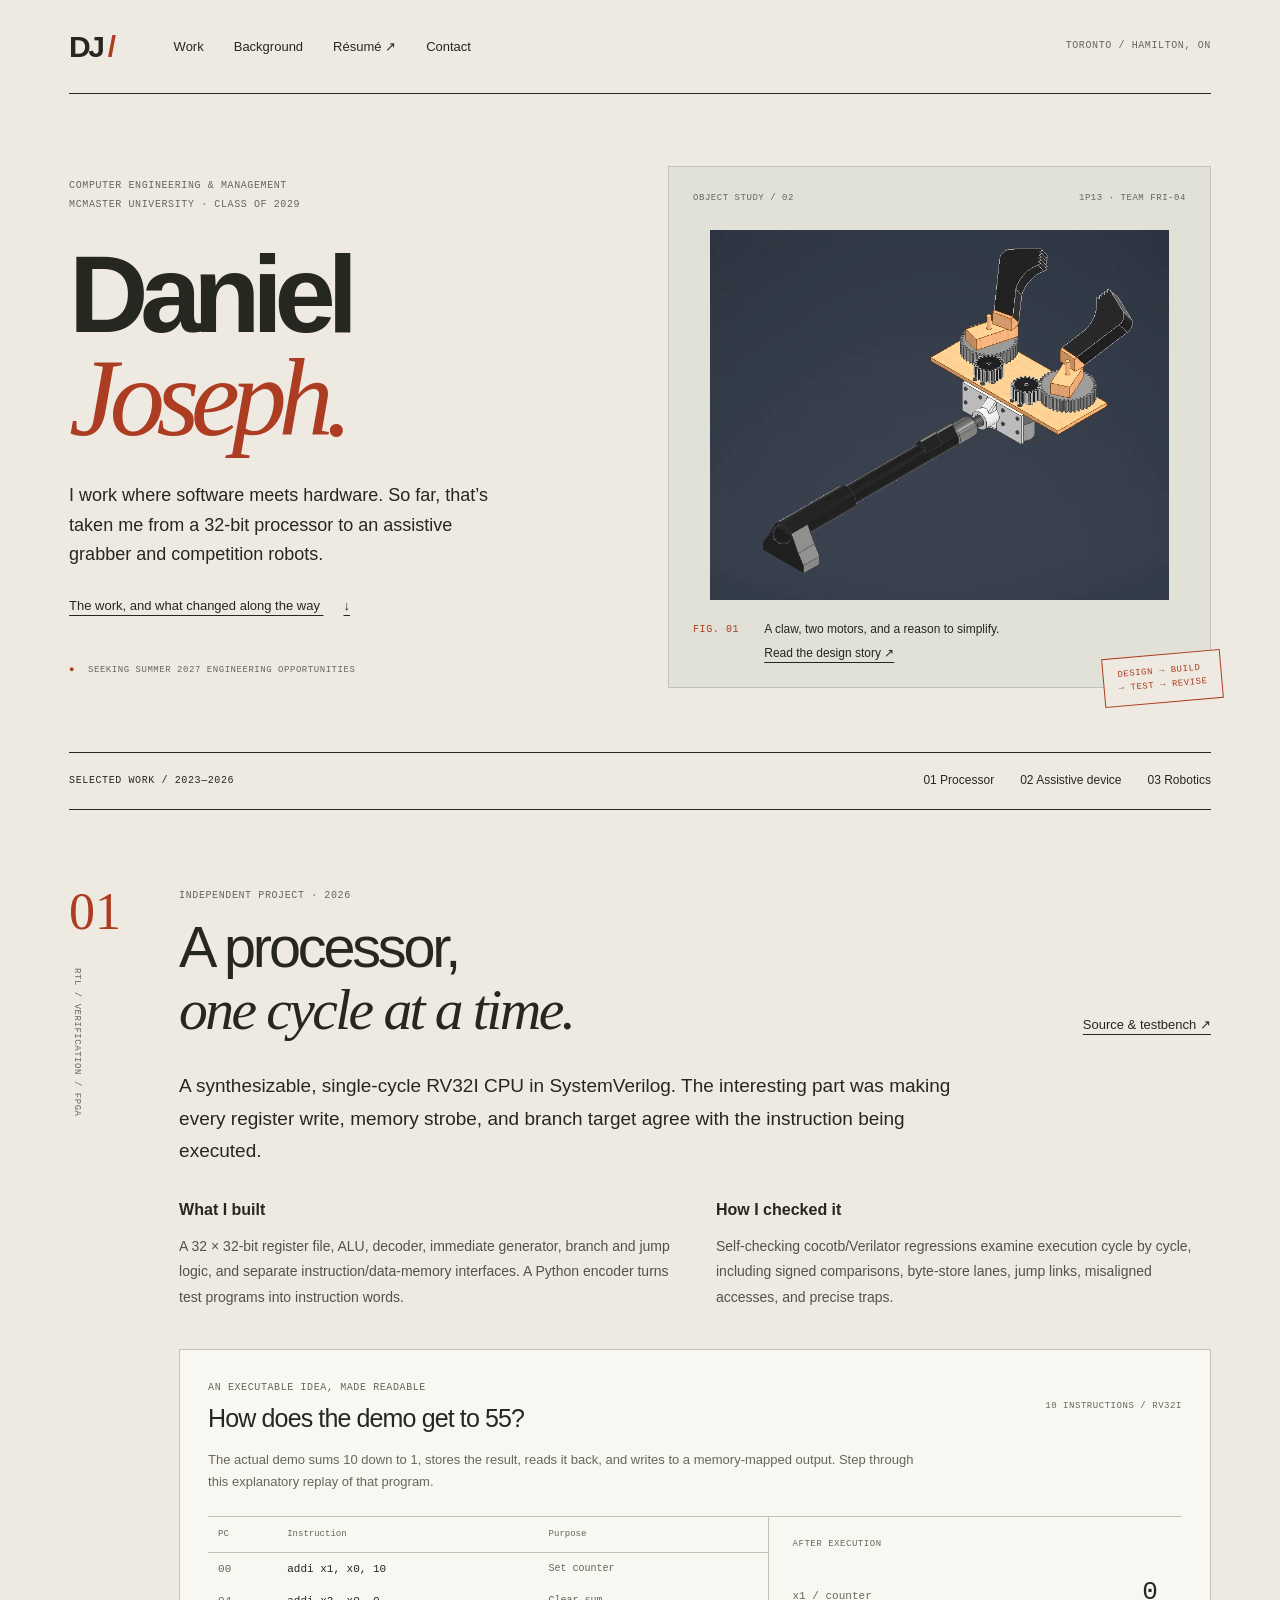
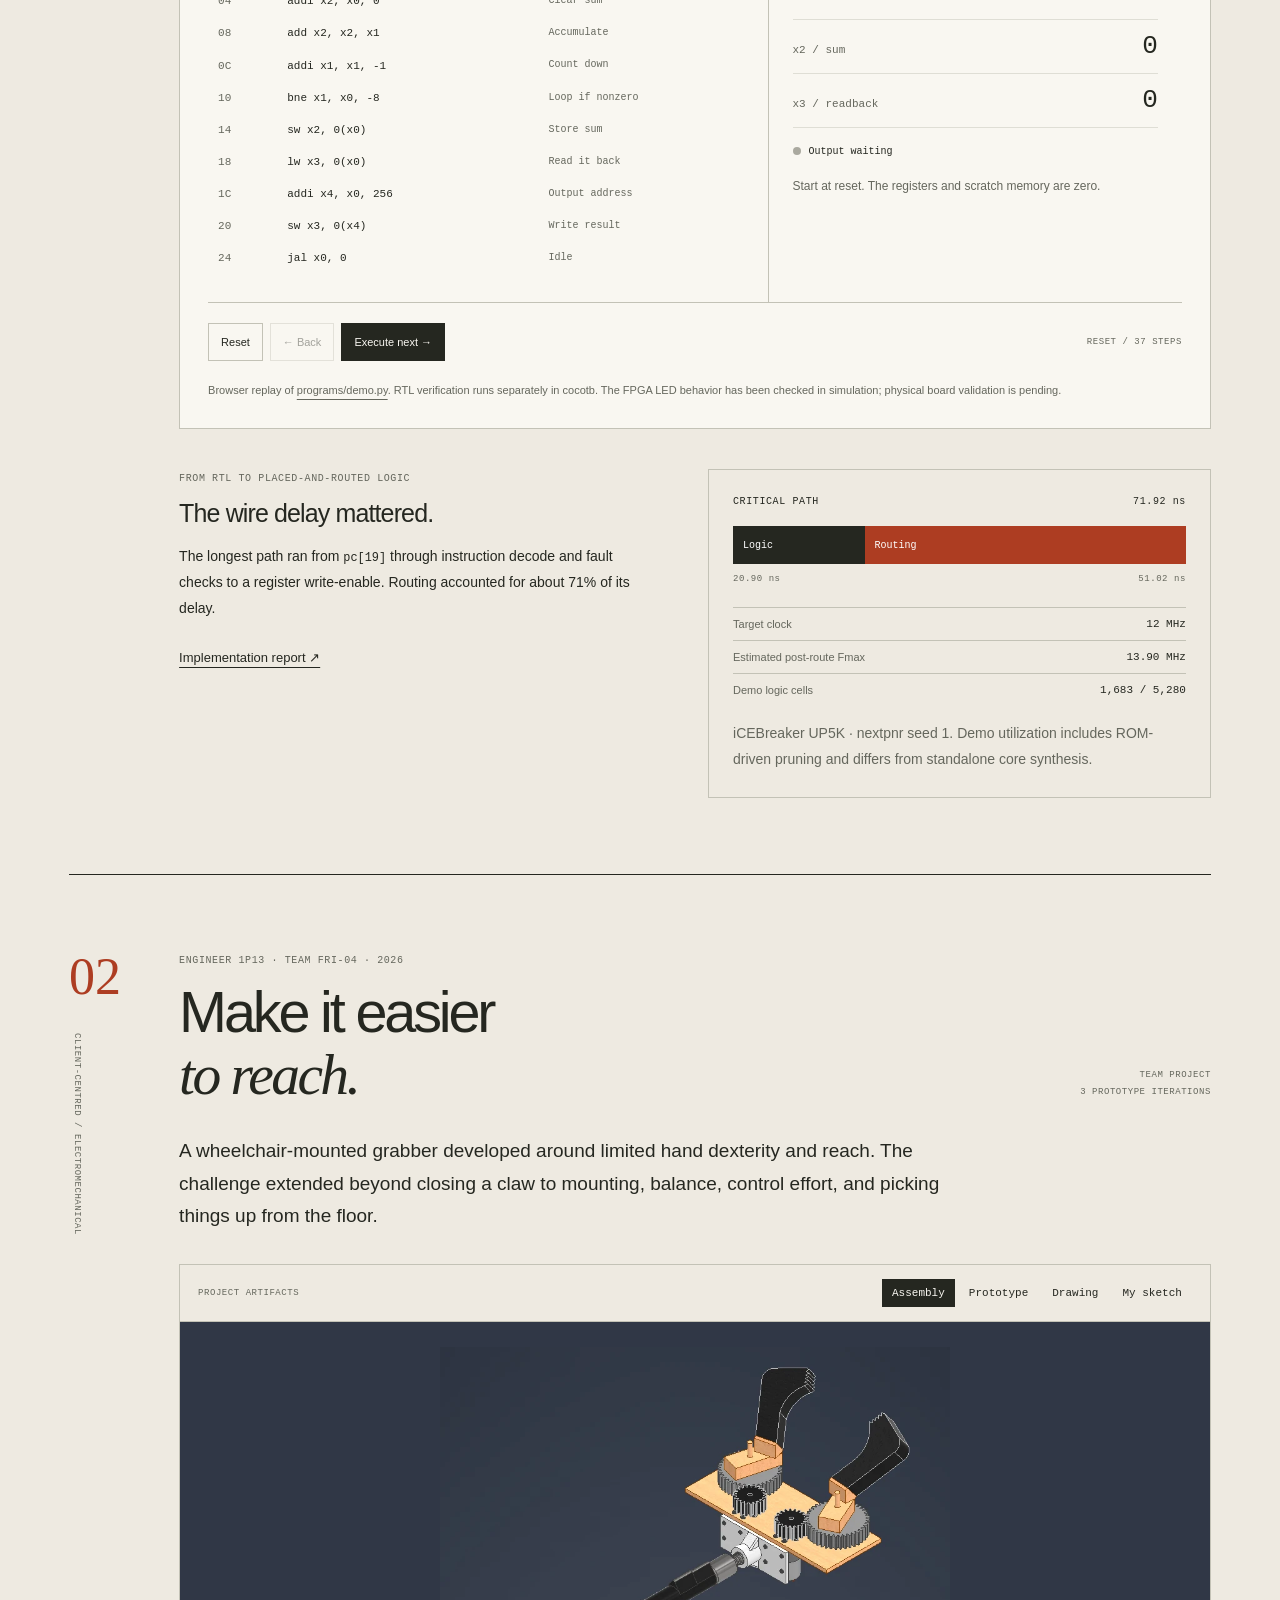
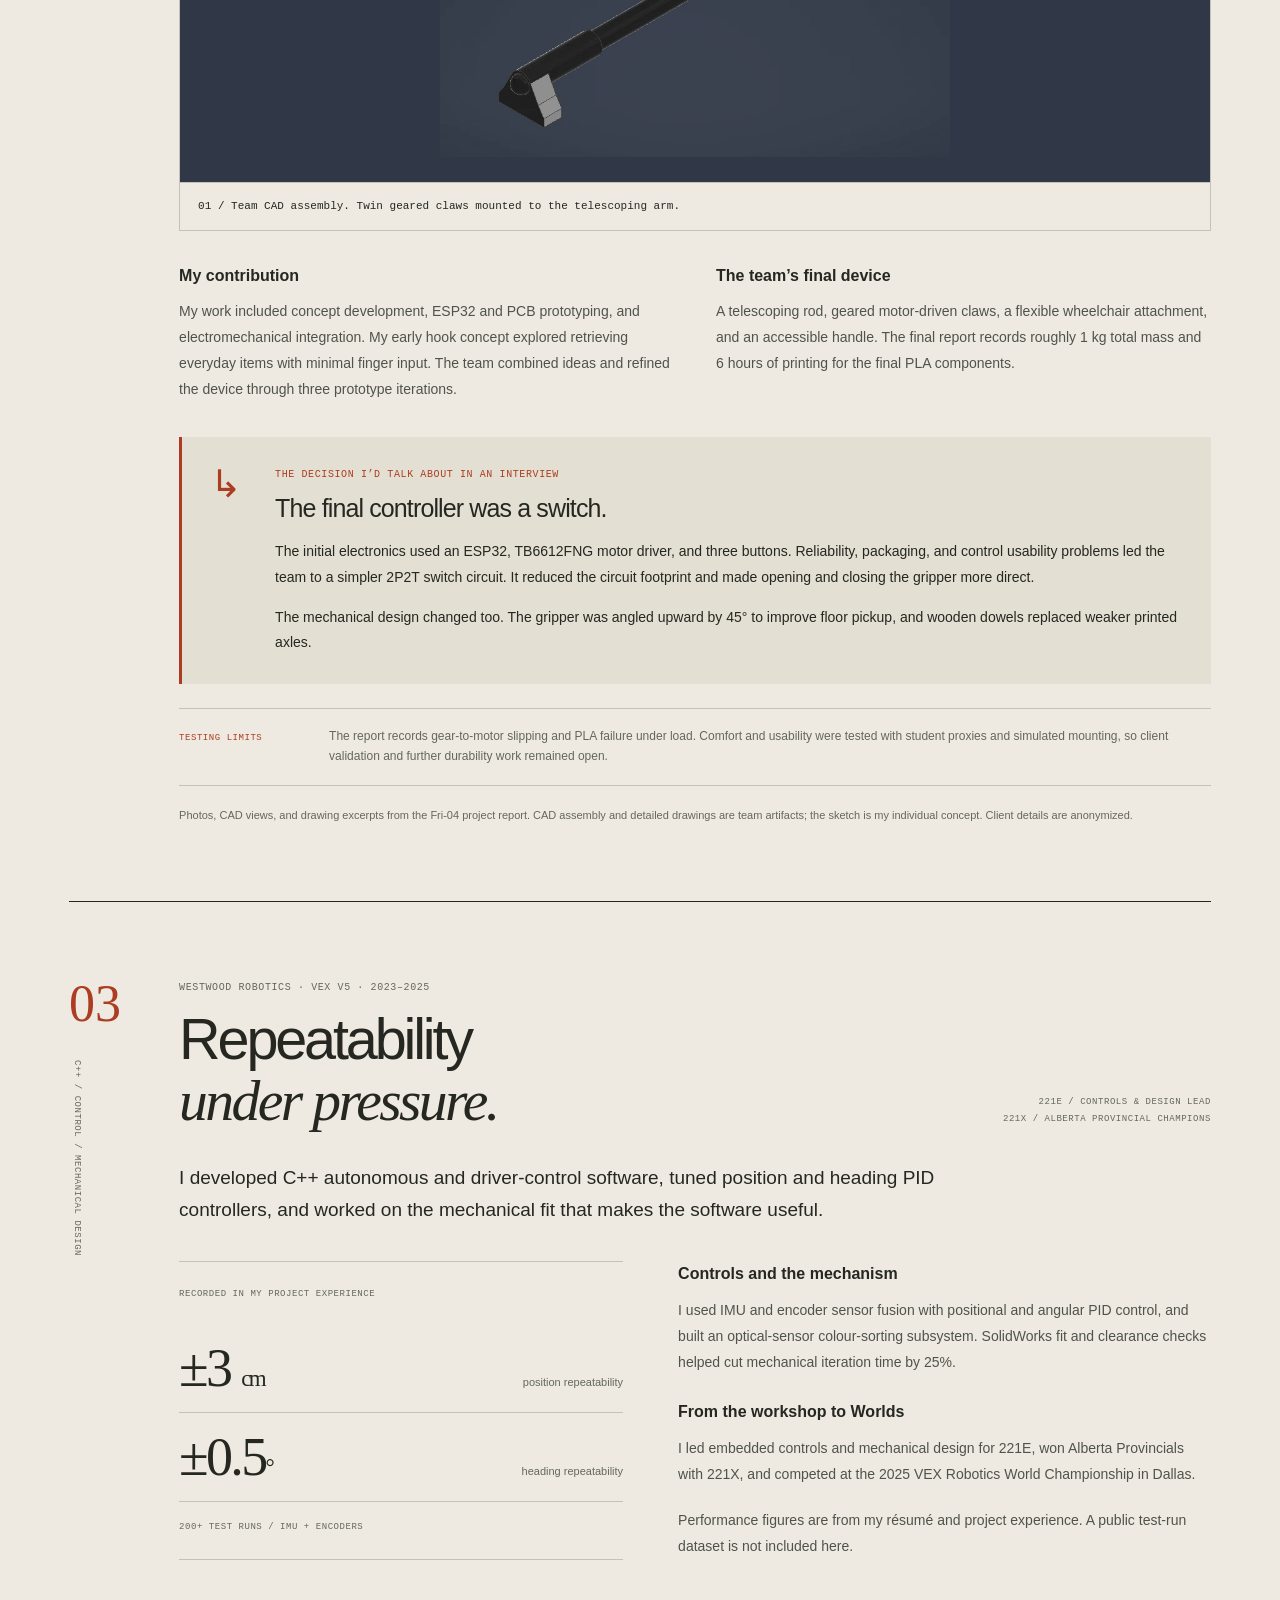
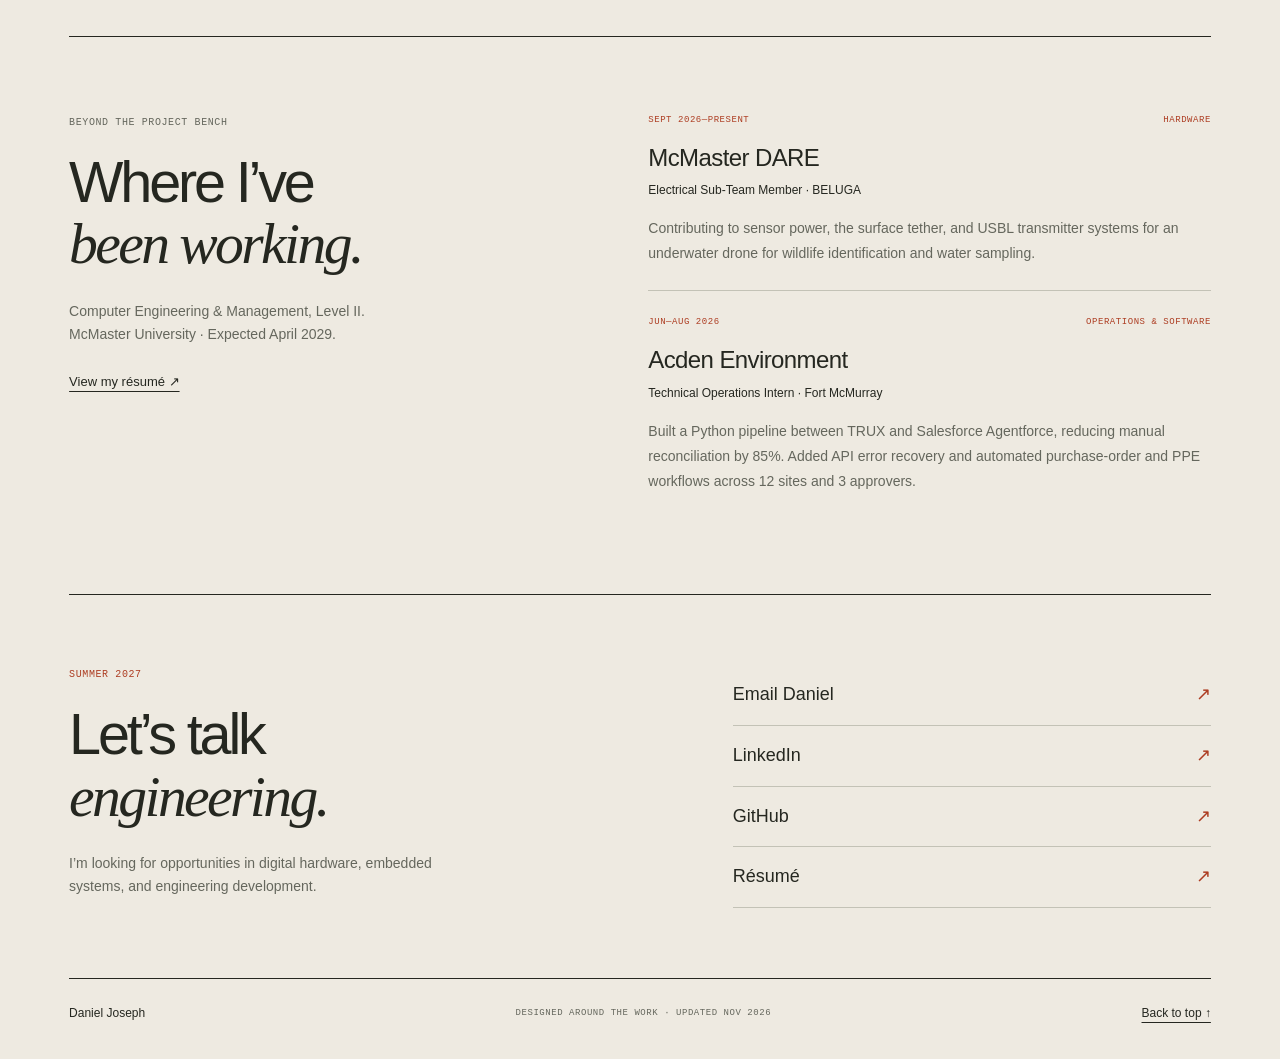
==== index.html @ a18cd077 "Rebuild portfolio around project artifacts, design decisions, and CPU walkthrough" ====
<!doctype html>
<html lang="en">
<head>
  <meta charset="utf-8">
  <meta name="viewport" content="width=device-width, initial-scale=1">
  <meta name="description" content="Daniel Joseph — Computer Engineering & Management at McMaster. Processor design, assistive hardware, and robotics controls, with the drawings, decisions, and test results behind them.">
  <meta name="theme-color" content="#eeeae1">
  <title>Daniel Joseph — Engineering, in detail</title>
  <link rel="stylesheet" href="style.css">
  <script src="script.js" defer></script>
</head>
<body>
<a class="skip" href="#main">Skip to content</a>
<div class="page">
<header>
  <a class="wordmark" href="#top" aria-label="Daniel Joseph, top of page">DJ<span>/</span></a>
  <nav aria-label="Main navigation"><a href="#work">Work</a><a href="#background">Background</a><a href="resume.html">Résumé ↗</a><a href="#contact">Contact</a></nav>
  <span class="header-note mono">TORONTO / HAMILTON, ON</span>
</header>
<main id="main">
<section class="hero" id="top" aria-labelledby="name">
  <div class="hero-copy">
    <p class="eyebrow">Computer Engineering & Management<br>McMaster University · Class of 2029</p>
    <h1 id="name">Daniel<br><em>Joseph.</em></h1>
    <p class="hero-intro">I work where software meets hardware. So far, that’s taken me from a 32-bit processor to an assistive grabber and competition robots.</p>
    <a class="underlink" href="#work">The work, and what changed along the way <span aria-hidden="true">↓</span></a>
    <p class="availability mono"><span aria-hidden="true">●</span> SEEKING SUMMER 2027 ENGINEERING OPPORTUNITIES</p>
  </div>
  <figure class="hero-exhibit">
    <div class="exhibit-top mono"><span>OBJECT STUDY / 02</span><span>1P13 · TEAM FRI-04</span></div>
    <img class="hero-object" src="assets/grabber-cad.webp" width="816" height="657" alt="Team CAD assembly of an assistive grabber with twin geared claws and a telescoping rod">
    <figcaption><span class="figure-number">FIG. 01</span><span>A claw, two motors, and a reason to simplify.<br><a href="#grabber">Read the design story ↗</a></span></figcaption>
    <div class="exhibit-stamp mono">DESIGN → BUILD<br>→ TEST → REVISE</div>
  </figure>
</section>
<div class="work-index" id="work"><span class="mono">SELECTED WORK / 2023—2026</span><a href="#cpu">01 Processor</a><a href="#grabber">02 Assistive device</a><a href="#robotics">03 Robotics</a></div>
<article class="case" id="cpu" aria-labelledby="cpu-title">
  <div class="case-margin"><span class="case-number">01</span><span class="vertical-note mono">RTL / VERIFICATION / FPGA</span></div>
  <div class="case-body">
    <div class="case-heading"><div><p class="eyebrow">Independent project · 2026</p><h2 id="cpu-title">A processor,<br><em>one cycle at a time.</em></h2></div><a class="underlink" href="https://github.com/danielj34/rv32i-core">Source & testbench ↗</a></div>
    <p class="lead">A synthesizable, single-cycle RV32I CPU in SystemVerilog. The interesting part was making every register write, memory strobe, and branch target agree with the instruction being executed.</p>
    <div class="two-column prose"><div><h3>What I built</h3><p>A 32 × 32-bit register file, ALU, decoder, immediate generator, branch and jump logic, and separate instruction/data-memory interfaces. A Python encoder turns test programs into instruction words.</p></div><div><h3>How I checked it</h3><p>Self-checking cocotb/Verilator regressions examine execution cycle by cycle, including signed comparisons, byte-store lanes, jump links, misaligned accesses, and precise traps.</p></div></div>
    <section class="trace" aria-labelledby="trace-title">
      <div class="trace-heading"><div><p class="eyebrow">An executable idea, made readable</p><h3 id="trace-title">How does the demo get to 55?</h3></div><span class="mono">10 INSTRUCTIONS / RV32I</span></div>
      <p class="trace-intro">The actual demo sums 10 down to 1, stores the result, reads it back, and writes to a memory-mapped output. Step through this explanatory replay of that program.</p>
      <div class="trace-layout">
        <div class="program-scroll"><table class="program"><caption class="sr-only">Demo program. The highlighted row is the instruction just executed.</caption><thead><tr><th>PC</th><th>Instruction</th><th>Purpose</th></tr></thead><tbody>
          <tr data-pc="0"><td>00</td><td>addi x1, x0, 10</td><td>Set counter</td></tr>
          <tr data-pc="4"><td>04</td><td>addi x2, x0, 0</td><td>Clear sum</td></tr>
          <tr data-pc="8"><td>08</td><td>add x2, x2, x1</td><td>Accumulate</td></tr>
          <tr data-pc="12"><td>0C</td><td>addi x1, x1, -1</td><td>Count down</td></tr>
          <tr data-pc="16"><td>10</td><td>bne x1, x0, -8</td><td>Loop if nonzero</td></tr>
          <tr data-pc="20"><td>14</td><td>sw x2, 0(x0)</td><td>Store sum</td></tr>
          <tr data-pc="24"><td>18</td><td>lw x3, 0(x0)</td><td>Read it back</td></tr>
          <tr data-pc="28"><td>1C</td><td>addi x4, x0, 256</td><td>Output address</td></tr>
          <tr data-pc="32"><td>20</td><td>sw x3, 0(x4)</td><td>Write result</td></tr>
          <tr data-pc="36"><td>24</td><td>jal x0, 0</td><td>Idle</td></tr>
        </tbody></table></div>
        <div class="trace-state"><p class="mono state-label">AFTER EXECUTION</p><dl class="registers"><div><dt>x1 / counter</dt><dd id="counter-value">0</dd></div><div><dt>x2 / sum</dt><dd id="sum-value">0</dd></div><div><dt>x3 / readback</dt><dd id="readback-value">0</dd></div></dl><div id="output-state" class="output-state"><span class="output-led" aria-hidden="true"></span><span id="output-label">Output waiting</span></div><p id="trace-explanation" aria-live="polite">Start at reset. The registers and scratch memory are zero.</p></div>
      </div>
      <div class="trace-controls"><div><button id="trace-reset" type="button">Reset</button><button id="trace-back" type="button" disabled>← Back</button><button id="trace-next" class="primary" type="button">Execute next →</button></div><span id="trace-position" class="mono">RESET / 37 STEPS</span></div>
      <p class="footnote">Browser replay of <a href="https://github.com/danielj34/rv32i-core/blob/main/programs/demo.py">programs/demo.py</a>. RTL verification runs separately in cocotb. The FPGA LED behavior has been checked in simulation; physical board validation is pending.</p>
    </section>
    <div class="implementation"><div><p class="eyebrow">From RTL to placed-and-routed logic</p><h3>The wire delay mattered.</h3><p>The longest path ran from <code>pc[19]</code> through instruction decode and fault checks to a register write-enable. Routing accounted for about 71% of its delay.</p><a class="underlink" href="https://github.com/danielj34/rv32i-core/blob/main/docs/implementation.md">Implementation report ↗</a></div><div class="timing-panel"><div class="timing-title mono"><span>CRITICAL PATH</span><span>71.92 ns</span></div><div class="timing-bar" role="img" aria-label="Critical path delay, 20.90 nanoseconds of logic and 51.02 nanoseconds of routing"><span class="logic">Logic</span><span class="routing">Routing</span></div><div class="timing-key mono"><span>20.90 ns</span><span>51.02 ns</span></div><dl class="implementation-stats"><div><dt>Target clock</dt><dd>12 MHz</dd></div><div><dt>Estimated post-route Fmax</dt><dd>13.90 MHz</dd></div><div><dt>Demo logic cells</dt><dd>1,683 / 5,280</dd></div></dl><p class="footnote">iCEBreaker UP5K · nextpnr seed 1. Demo utilization includes ROM-driven pruning and differs from standalone core synthesis.</p></div></div>
  </div>
</article>
<article class="case" id="grabber" aria-labelledby="grabber-title">
  <div class="case-margin"><span class="case-number">02</span><span class="vertical-note mono">CLIENT-CENTRED / ELECTROMECHANICAL</span></div>
  <div class="case-body">
    <div class="case-heading"><div><p class="eyebrow">ENGINEER 1P13 · Team Fri-04 · 2026</p><h2 id="grabber-title">Make it easier<br><em>to reach.</em></h2></div><span class="project-note mono">TEAM PROJECT<br>3 PROTOTYPE ITERATIONS</span></div>
    <p class="lead">A wheelchair-mounted grabber developed around limited hand dexterity and reach. The challenge extended beyond closing a claw to mounting, balance, control effort, and picking things up from the floor.</p>
    <div class="artifact-viewer">
      <div class="artifact-toolbar"><span class="mono">PROJECT ARTIFACTS</span><div role="group" aria-label="Choose grabber artifact"><button class="artifact-choice active" aria-pressed="true" data-artifact="cad" type="button">Assembly</button><button class="artifact-choice" aria-pressed="false" data-artifact="prototype" type="button">Prototype</button><button class="artifact-choice" aria-pressed="false" data-artifact="drawing" type="button">Drawing</button><button class="artifact-choice" aria-pressed="false" data-artifact="concept" type="button">My sketch</button></div></div>
      <figure><div class="artifact-stage" id="artifact-stage"><img id="artifact-image" src="assets/grabber-cad.webp" width="816" height="657" loading="lazy" alt="Team CAD assembly of the geared grabber and telescoping rod"></div><figcaption id="artifact-caption" aria-live="polite">01 / Team CAD assembly. Twin geared claws mounted to the telescoping arm.</figcaption></figure>
    </div>
    <div class="two-column prose"><div><h3>My contribution</h3><p>My work included concept development, ESP32 and PCB prototyping, and electromechanical integration. My early hook concept explored retrieving everyday items with minimal finger input. The team combined ideas and refined the device through three prototype iterations.</p></div><div><h3>The team’s final device</h3><p>A telescoping rod, geared motor-driven claws, a flexible wheelchair attachment, and an accessible handle. The final report records roughly 1 kg total mass and 6 hours of printing for the final PLA components.</p></div></div>
    <div class="decision-note"><span class="note-mark" aria-hidden="true">↳</span><div><p class="eyebrow">The decision I’d talk about in an interview</p><h3>The final controller was a switch.</h3><p>The initial electronics used an ESP32, TB6612FNG motor driver, and three buttons. Reliability, packaging, and control usability problems led the team to a simpler 2P2T switch circuit. It reduced the circuit footprint and made opening and closing the gripper more direct.</p><p>The mechanical design changed too. The gripper was angled upward by 45° to improve floor pickup, and wooden dowels replaced weaker printed axles.</p></div></div>
    <div class="test-note"><span class="mono">TESTING LIMITS</span><p>The report records gear-to-motor slipping and PLA failure under load. Comfort and usability were tested with student proxies and simulated mounting, so client validation and further durability work remained open.</p></div>
    <p class="footnote">Photos, CAD views, and drawing excerpts from the Fri-04 project report. CAD assembly and detailed drawings are team artifacts; the sketch is my individual concept. Client details are anonymized.</p>
  </div>
</article>
<article class="case" id="robotics" aria-labelledby="robotics-title">
  <div class="case-margin"><span class="case-number">03</span><span class="vertical-note mono">C++ / CONTROL / MECHANICAL DESIGN</span></div>
  <div class="case-body">
    <div class="case-heading"><div><p class="eyebrow">Westwood Robotics · VEX V5 · 2023–2025</p><h2 id="robotics-title">Repeatability<br><em>under pressure.</em></h2></div><span class="project-note mono">221E / CONTROLS & DESIGN LEAD<br>221X / ALBERTA PROVINCIAL CHAMPIONS</span></div>
    <p class="lead">I developed C++ autonomous and driver-control software, tuned position and heading PID controllers, and worked on the mechanical fit that makes the software useful.</p>
    <div class="robotics-layout"><div class="robotics-results"><p class="eyebrow">Recorded in my project experience</p><div class="result-line"><strong>±3 <small>cm</small></strong><span>position repeatability</span></div><div class="result-line"><strong>±0.5<small>°</small></strong><span>heading repeatability</span></div><p class="mono">200+ TEST RUNS / IMU + ENCODERS</p></div><div class="prose"><h3>Controls and the mechanism</h3><p>I used IMU and encoder sensor fusion with positional and angular PID control, and built an optical-sensor colour-sorting subsystem. SolidWorks fit and clearance checks helped cut mechanical iteration time by 25%.</p><h3>From the workshop to Worlds</h3><p>I led embedded controls and mechanical design for 221E, won Alberta Provincials with 221X, and competed at the 2025 VEX Robotics World Championship in Dallas.</p><p class="footnote">Performance figures are from my résumé and project experience. A public test-run dataset is not included here.</p></div></div>
  </div>
</article>
<section class="background" id="background" aria-labelledby="background-title">
  <div><p class="eyebrow">Beyond the project bench</p><h2 id="background-title">Where I’ve<br><em>been working.</em></h2><p class="background-intro">Computer Engineering & Management, Level II.<br>McMaster University · Expected April 2029.</p><a class="underlink" href="resume.html">View my résumé ↗</a></div>
  <div class="experience-list"><article><div class="experience-meta mono"><span>SEPT 2026—PRESENT</span><span>HARDWARE</span></div><h3>McMaster DARE</h3><p class="job-title">Electrical Sub-Team Member · BELUGA</p><p>Contributing to sensor power, the surface tether, and USBL transmitter systems for an underwater drone for wildlife identification and water sampling.</p></article><article><div class="experience-meta mono"><span>JUN—AUG 2026</span><span>OPERATIONS & SOFTWARE</span></div><h3>Acden Environment</h3><p class="job-title">Technical Operations Intern · Fort McMurray</p><p>Built a Python pipeline between TRUX and Salesforce Agentforce, reducing manual reconciliation by 85%. Added API error recovery and automated purchase-order and PPE workflows across 12 sites and 3 approvers.</p></article></div>
</section>
<section class="contact" id="contact" aria-labelledby="contact-title"><div><p class="eyebrow">Summer 2027</p><h2 id="contact-title">Let’s talk<br><em>engineering.</em></h2><p>I’m looking for opportunities in digital hardware, embedded systems, and engineering development.</p></div><div class="contact-links"><a href="mailto:danielchacko07@gmail.com">Email Daniel <span>↗</span></a><a href="https://www.linkedin.com/in/josepd16">LinkedIn <span>↗</span></a><a href="https://github.com/danielj34">GitHub <span>↗</span></a><a href="resume.html">Résumé <span>↗</span></a></div></section>
</main>
<footer><span>Daniel Joseph</span><span class="mono">DESIGNED AROUND THE WORK · UPDATED NOV 2026</span><a href="#top">Back to top ↑</a></footer>
</div>
</body>
</html>
---- style.css ----
:root {
  --paper: #eeeae1;
  --ink: #252720;
  --muted: #65675d;
  --line: #c3c2b6;
  --accent: #ad3d22;
  --white: #f9f7f1;
  --mono: "SFMono-Regular", Consolas, "Liberation Mono", monospace;
}
* { box-sizing: border-box; }
html { scroll-behavior: smooth; scroll-padding-top: 26px; }
body {
  margin: 0;
  background: var(--paper);
  color: var(--ink);
  font-family: -apple-system, BlinkMacSystemFont, "Segoe UI", sans-serif;
  line-height: 1.65;
}
a { color: inherit; text-underline-offset: 5px; }
a:hover { color: var(--accent); }
a:focus-visible, button:focus-visible { outline: 3px solid var(--accent); outline-offset: 5px; }
button { color: inherit; font: inherit; cursor: pointer; }
button:disabled { opacity: .4; cursor: default; }
img { max-width: 100%; display: block; }
figure, h1, h2, h3, p { margin: 0; }
.page { max-width: 1500px; margin: auto; padding: 0 5.4%; }
.mono, .eyebrow, .figure-number {
  font-family: var(--mono);
  font-size: 10px;
  font-weight: 500;
  letter-spacing: .06em;
}
.eyebrow { text-transform: uppercase; line-height: 1.9; color: var(--muted); margin-bottom: 20px; }
.skip { position: absolute; left: 12px; top: -80px; background: var(--ink); color: white; padding: 12px; z-index: 10; }
.skip:focus { top: 10px; }
.sr-only { position: absolute; width: 1px; height: 1px; overflow: hidden; clip-path: inset(50%); }
header { display: flex; align-items: center; min-height: 94px; gap: 60px; border-bottom: 1px solid var(--ink); }
.wordmark { text-decoration: none; font-size: 30px; font-weight: 800; letter-spacing: -.08em; }
.wordmark span { color: var(--accent); margin-left: 5px; }
nav { display: flex; gap: 30px; font-size: 13px; }
nav a { text-decoration: none; }
.header-note { margin-left: auto; color: var(--muted); }
.hero { display: grid; grid-template-columns: 1fr 1fr; padding: 72px 0 64px; gap: 56px; align-items: center; }
h1 { font-size: clamp(74px, 8.6vw, 130px); font-weight: 550; line-height: .94; letter-spacing: -.075em; margin: 28px 0 30px; }
em { font-family: Georgia, "Times New Roman", serif; font-weight: 400; }
h1 em { color: var(--accent); letter-spacing: -.075em; }
.hero-intro { font-size: 18px; max-width: 425px; line-height: 1.65; }
.underlink { font-size: 13px; display: inline-block; margin-top: 25px; text-decoration-thickness: 1px; }
.underlink span { margin-left: 20px; }
.availability { margin-top: 45px; color: var(--muted); font-size: 9px; }
.availability span { color: var(--accent); margin-right: 7px; }
.hero-exhibit {
  position: relative;
  align-self: stretch;
  display: flex;
  flex-direction: column;
  justify-content: center;
  padding: 24px;
  background: #e1e1d8;
  border: 1px solid var(--line);
}
.exhibit-top { display: flex; justify-content: space-between; gap: 16px; color: var(--muted); margin-bottom: 24px; font-size: 9px; }
.hero-object { width: 100%; height: auto; max-height: 370px; object-fit: contain; }
figcaption { display: flex; gap: 25px; line-height: 1.6; font-size: 12px; padding-top: 20px; }
.hero-exhibit figcaption { margin-top: auto; }
.figure-number { color: var(--accent); white-space: nowrap; padding-top: 2px; }
.hero-exhibit figcaption a { display: inline-block; margin-top: 5px; }
.exhibit-stamp { position: absolute; right: -12px; bottom: -16px; background: var(--paper); border: 1px solid var(--accent); color: var(--accent); padding: 10px 14px; transform: rotate(-5deg); font-size: 9px; line-height: 1.5; }
.work-index { border-block: 1px solid var(--ink); display: flex; gap: 26px; padding: 18px 0; align-items: center; font-size: 12px; }
.work-index > span { margin-right: auto; }
.work-index a { text-decoration: none; }
.case { display: grid; grid-template-columns: 82px minmax(0, 1fr); gap: 28px; padding: 76px 0; border-bottom: 1px solid var(--ink); }
.case-margin { display: flex; flex-direction: column; align-items: flex-start; }
.case-number { color: var(--accent); font-family: Georgia, serif; font-size: 52px; line-height: 1; }
.vertical-note { writing-mode: vertical-rl; margin-top: 30px; font-size: 9px; color: var(--muted); }
.case-heading { display: flex; gap: 36px; align-items: flex-end; justify-content: space-between; }
.case-heading .eyebrow { margin-bottom: 12px; }
h2 { font-size: clamp(40px, 4.5vw, 64px); font-weight: 500; line-height: 1.07; letter-spacing: -.055em; }
h2 em { letter-spacing: -.045em; }
.case-heading .underlink { flex-shrink: 0; margin-bottom: 5px; }
.lead { max-width: 810px; font-size: 19px; line-height: 1.7; margin: 30px 0; }
.two-column { display: grid; grid-template-columns: 1fr 1fr; gap: 42px; }
.prose h3 { font-size: 16px; margin-bottom: 10px; font-weight: 650; }
.prose p { font-size: 14px; line-height: 1.85; color: #50534b; }
.prose p + h3 { margin-top: 24px; }
.trace { margin-top: 38px; padding: 28px; background: var(--white); border: 1px solid var(--line); }
.trace-heading { display: flex; align-items: center; justify-content: space-between; gap: 24px; }
.trace-heading .eyebrow { margin-bottom: 6px; }
.trace h3, .implementation h3, .decision-note h3 { font-size: 25px; font-weight: 500; letter-spacing: -.035em; line-height: 1.25; }
.trace-heading > .mono { color: var(--muted); text-align: right; font-size: 9px; }
.trace-intro { font-size: 13px; color: var(--muted); max-width: 720px; margin: 15px 0 24px; }
.trace-layout { display: grid; grid-template-columns: 1.35fr 1fr; border-block: 1px solid var(--line); }
.program-scroll { overflow-x: auto; }
.program { font-family: var(--mono); border-collapse: collapse; width: 100%; font-size: 11px; white-space: nowrap; }
.program th { text-align: left; padding: 10px; color: var(--muted); font-weight: 400; border-bottom: 1px solid var(--line); font-size: 9px; }
.program td { padding: 7px 10px; }
.program td:first-child { color: var(--muted); }
.program td:last-child { color: var(--muted); font-size: 10px; }
.program tr.active { background: #ead8ca; box-shadow: inset 3px 0 var(--accent); }
.trace-state { border-left: 1px solid var(--line); padding: 20px 24px; }
.state-label { color: var(--muted); font-size: 9px; }
.registers { margin: 14px 0; font-family: var(--mono); }
.registers > div { display: flex; align-items: baseline; justify-content: space-between; border-bottom: 1px solid #dfded5; padding: 5px 0; }
.registers dt { font-size: 11px; color: var(--muted); }
.registers dd { margin: 0; font-size: 26px; }
.output-state { display: flex; gap: 8px; align-items: center; font: 10px var(--mono); margin-top: 18px; }
.output-led { width: 8px; height: 8px; border-radius: 50%; background: #aaa99f; }
.output-state.passed .output-led { background: #287141; box-shadow: 0 0 0 3px #d8e7d7; }
#trace-explanation { min-height: 105px; margin-top: 20px; font-size: 12px; color: var(--muted); }
.trace-controls { display: flex; justify-content: space-between; align-items: center; gap: 20px; padding-top: 20px; }
.trace-controls > div { display: flex; gap: 7px; }
.trace-controls button { border: 1px solid var(--line); background: transparent; border-radius: 0; padding: 9px 12px; font-size: 11px; }
.trace-controls button.primary { background: var(--ink); border-color: var(--ink); color: var(--white); }
.trace-controls > span { font-size: 9px; color: var(--muted); }
.footnote { color: var(--muted); font-size: 11px; line-height: 1.7; margin-top: 20px; }
.implementation { display: grid; grid-template-columns: 1fr 1.05fr; gap: 50px; margin-top: 40px; }
.implementation .eyebrow { margin-bottom: 10px; }
.implementation > div > p:not(.eyebrow) { font-size: 14px; line-height: 1.85; margin-top: 15px; }
code { font-family: var(--mono); font-size: .85em; }
.timing-panel { padding: 24px; border: 1px solid var(--line); }
.timing-title, .timing-key { display: flex; justify-content: space-between; gap: 16px; }
.timing-bar { display: flex; height: 38px; margin: 16px 0 8px; font: 10px var(--mono); color: white; }
.timing-bar span { display: flex; align-items: center; padding: 10px; }
.logic { width: 29.06%; background: var(--ink); }
.routing { width: 70.94%; background: var(--accent); }
.timing-key { color: var(--muted); font-size: 9px; }
.implementation-stats { margin: 20px 0 0; font-size: 11px; }
.implementation-stats > div { display: flex; justify-content: space-between; gap: 12px; border-top: 1px solid var(--line); padding: 7px 0; }
.implementation-stats dt { color: var(--muted); }
.implementation-stats dd { margin: 0; font-family: var(--mono); }
.timing-panel > p.footnote { font-size: 10px; }
.project-note { text-align: right; color: var(--muted); font-size: 9px; line-height: 1.9; padding-bottom: 4px; }
.artifact-viewer { margin: 32px 0; border: 1px solid var(--line); }
.artifact-toolbar { display: flex; align-items: center; justify-content: space-between; gap: 20px; border-bottom: 1px solid var(--line); padding: 14px 18px; }
.artifact-toolbar > span { color: var(--muted); font-size: 9px; }
.artifact-toolbar > div { display: flex; gap: 4px; flex-wrap: wrap; }
.artifact-choice { border: 0; background: transparent; font: 11px var(--mono); padding: 8px 10px; }
.artifact-choice.active { color: var(--white); background: var(--ink); }
.artifact-stage { height: 460px; background: #303746; display: flex; justify-content: center; padding: 25px; }
.artifact-stage[data-view="prototype"] { background: #deddd4; }
.artifact-stage[data-view="drawing"], .artifact-stage[data-view="concept"] { background: #f9f8f4; }
.artifact-stage img { width: 100%; height: 100%; object-fit: contain; }
.artifact-viewer figcaption { padding: 14px 18px; border-top: 1px solid var(--line); font: 11px/1.65 var(--mono); }
.decision-note { display: grid; grid-template-columns: 45px 1fr; gap: 20px; margin-top: 35px; background: #e3dfd3; border-left: 3px solid var(--accent); padding: 28px; }
.note-mark { font-size: 38px; line-height: 1; color: var(--accent); }
.decision-note .eyebrow { color: var(--accent); margin-bottom: 9px; }
.decision-note p:not(.eyebrow) { font-size: 14px; line-height: 1.85; margin-top: 14px; }
.test-note { display: grid; grid-template-columns: 130px 1fr; gap: 20px; margin-top: 24px; border-block: 1px solid var(--line); padding: 18px 0; }
.test-note .mono { color: var(--accent); font-size: 9px; margin-top: 4px; }
.test-note p { font-size: 12px; color: var(--muted); }
.robotics-layout { display: grid; grid-template-columns: 1fr 1.2fr; gap: 55px; margin-top: 35px; }
.robotics-results { border-block: 1px solid var(--line); padding: 24px 0; }
.robotics-results .eyebrow { font-size: 9px; }
.result-line { display: flex; align-items: baseline; justify-content: space-between; gap: 20px; border-bottom: 1px solid var(--line); padding: 9px 0; }
.result-line strong { font-family: Georgia, serif; font-size: 54px; letter-spacing: -.05em; font-weight: 400; line-height: 1.3; }
.result-line small { font-size: 23px; }
.result-line > span { font-size: 11px; color: var(--muted); }
.robotics-results > .mono { font-size: 9px; color: var(--muted); margin-top: 18px; }
.background { display: grid; grid-template-columns: 1fr 1.15fr; gap: 90px; padding: 76px 0; border-bottom: 1px solid var(--ink); }
.background-intro { margin-top: 25px; font-size: 14px; color: var(--muted); }
.experience-list article { padding: 24px 0; border-top: 1px solid var(--line); }
.experience-list article:first-child { padding-top: 0; border: 0; }
.experience-meta { display: flex; justify-content: space-between; gap: 15px; color: var(--accent); font-size: 9px; }
.experience-list h3 { font-size: 24px; font-weight: 500; letter-spacing: -.025em; margin-top: 10px; }
.job-title { font-size: 12px; margin: 4px 0 15px; }
.experience-list p:last-child { color: var(--muted); font-size: 14px; line-height: 1.8; }
.contact { display: grid; grid-template-columns: 1.2fr 1fr; gap: 90px; padding: 70px 0; }
.contact .eyebrow { color: var(--accent); }
.contact p:not(.eyebrow) { max-width: 380px; margin-top: 25px; color: var(--muted); font-size: 14px; }
.contact-links { align-self: center; }
.contact-links a { display: flex; justify-content: space-between; padding: 15px 0; border-bottom: 1px solid var(--line); text-decoration: none; font-size: 18px; }
.contact-links span { color: var(--accent); }
footer { display: flex; justify-content: space-between; align-items: center; gap: 24px; border-top: 1px solid var(--ink); padding: 25px 0 35px; font-size: 12px; }
footer .mono { color: var(--muted); font-size: 9px; }
@media (max-width: 1050px) {
  .header-note { display: none; }
  nav { margin-left: auto; }
  .hero { gap: 35px; }
  .case { grid-template-columns: 52px minmax(0, 1fr); gap: 22px; }
  .trace-layout { grid-template-columns: 1.3fr 1fr; }
  .program td:last-child, .program th:last-child { display: none; }
  .implementation { gap: 28px; }
  .background, .contact { gap: 45px; }
}
@media (max-width: 760px) {
  .page { padding: 0 6%; }
  header { min-height: 76px; gap: 18px; }
  nav { gap: 17px; font-size: 12px; }
  .hero { grid-template-columns: 1fr; padding: 45px 0; gap: 40px; }
  h1 { font-size: clamp(82px, 19vw, 120px); }
  .hero-intro { font-size: 17px; }
  .availability { margin-top: 30px; font-size: 8px; }
  .hero-exhibit { padding: 18px; }
  .hero-object { max-height: 310px; }
  .hero-exhibit figcaption { margin-top: 20px; }
  .work-index { display: grid; grid-template-columns: repeat(3, 1fr); gap: 12px; font-size: 10px; }
  .work-index > span { grid-column: 1 / -1; font-size: 9px; }
  .case { grid-template-columns: minmax(0, 1fr); padding: 44px 0; gap: 22px; }
  .case-margin { flex-direction: row; align-items: center; gap: 18px; }
  .case-number { font-size: 35px; }
  .vertical-note { writing-mode: horizontal-tb; margin: 0; font-size: 8px; }
  .case-heading { flex-direction: column; align-items: flex-start; gap: 15px; }
  .case-heading .underlink { margin: 0; }
  h2 { font-size: clamp(40px, 10vw, 56px); }
  .lead { font-size: 17px; margin: 24px 0; }
  .two-column, .implementation, .robotics-layout, .background, .contact { grid-template-columns: 1fr; gap: 28px; }
  .trace { padding: 18px; }
  .trace-heading { flex-direction: column; align-items: flex-start; gap: 12px; }
  .trace h3 { font-size: 23px; }
  .trace-layout { grid-template-columns: 1fr; }
  .program td:last-child, .program th:last-child { display: table-cell; }
  .program { font-size: 10px; }
  .program td, .program th { padding-inline: 7px; }
  .program td:last-child { font-size: 9px; }
  .trace-state { padding: 20px 5px; border-left: 0; border-top: 1px solid var(--line); }
  .registers { display: flex; gap: 16px; justify-content: space-between; }
  .registers > div { flex-direction: column; align-items: flex-start; }
  .registers dt { font-size: 9px; }
  #trace-explanation { min-height: 85px; }
  .trace-controls { flex-direction: column; align-items: flex-start; }
  .trace-controls button { padding: 9px 10px; }
  .project-note { text-align: left; }
  .artifact-toolbar { flex-direction: column; align-items: flex-start; padding: 12px; gap: 10px; }
  .artifact-choice { padding: 7px 8px; font-size: 10px; }
  .artifact-stage { height: 330px; padding: 15px; }
  .artifact-viewer figcaption { font-size: 10px; padding: 12px; }
  .decision-note { grid-template-columns: 1fr; gap: 8px; padding: 22px; }
  .note-mark { display: none; }
  .test-note { grid-template-columns: 1fr; gap: 7px; }
  .background, .contact { padding: 45px 0; }
  footer { flex-wrap: wrap; gap: 15px; }
  footer .mono { order: 3; width: 100%; font-size: 8px; }
}
@media (prefers-reduced-motion: reduce) {
  html { scroll-behavior: auto; }
}
@media (max-width: 370px) {
  nav { gap: 10px; font-size: 11px; }
  .wordmark { font-size: 26px; }
}
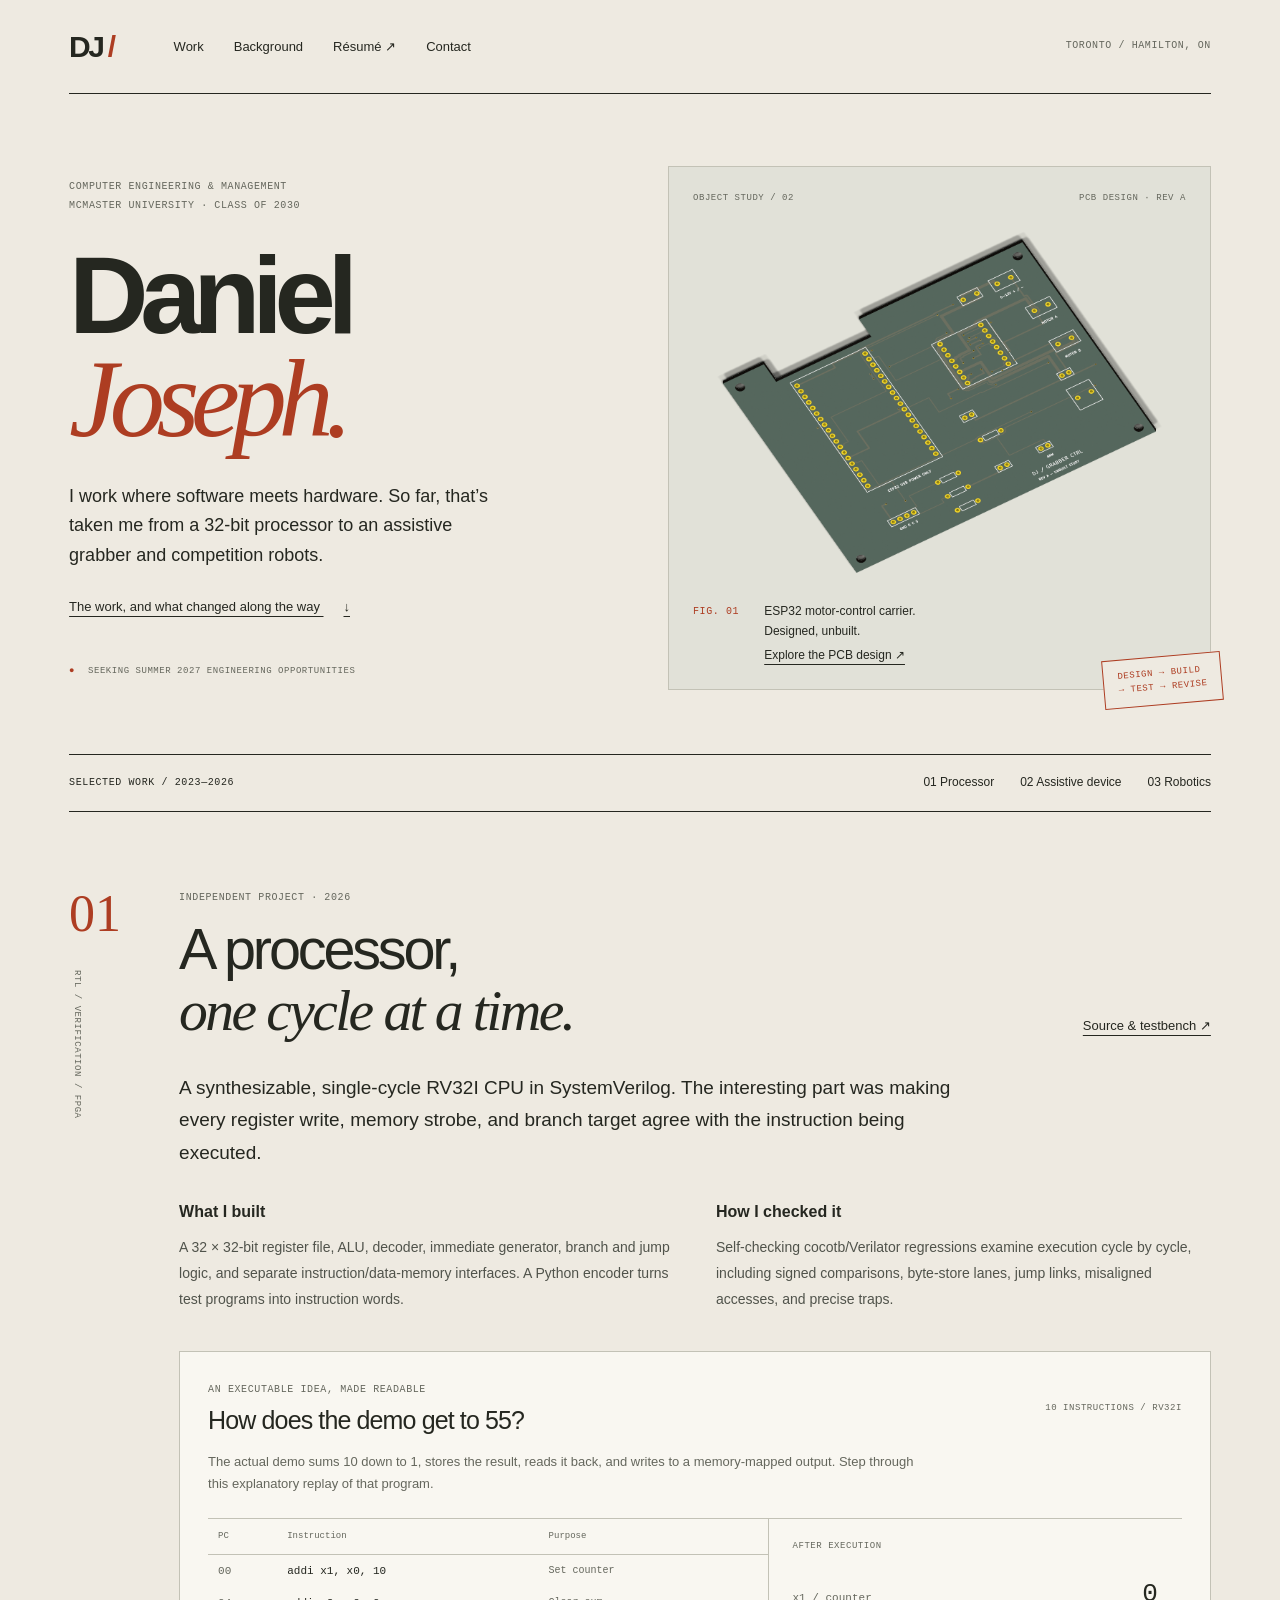
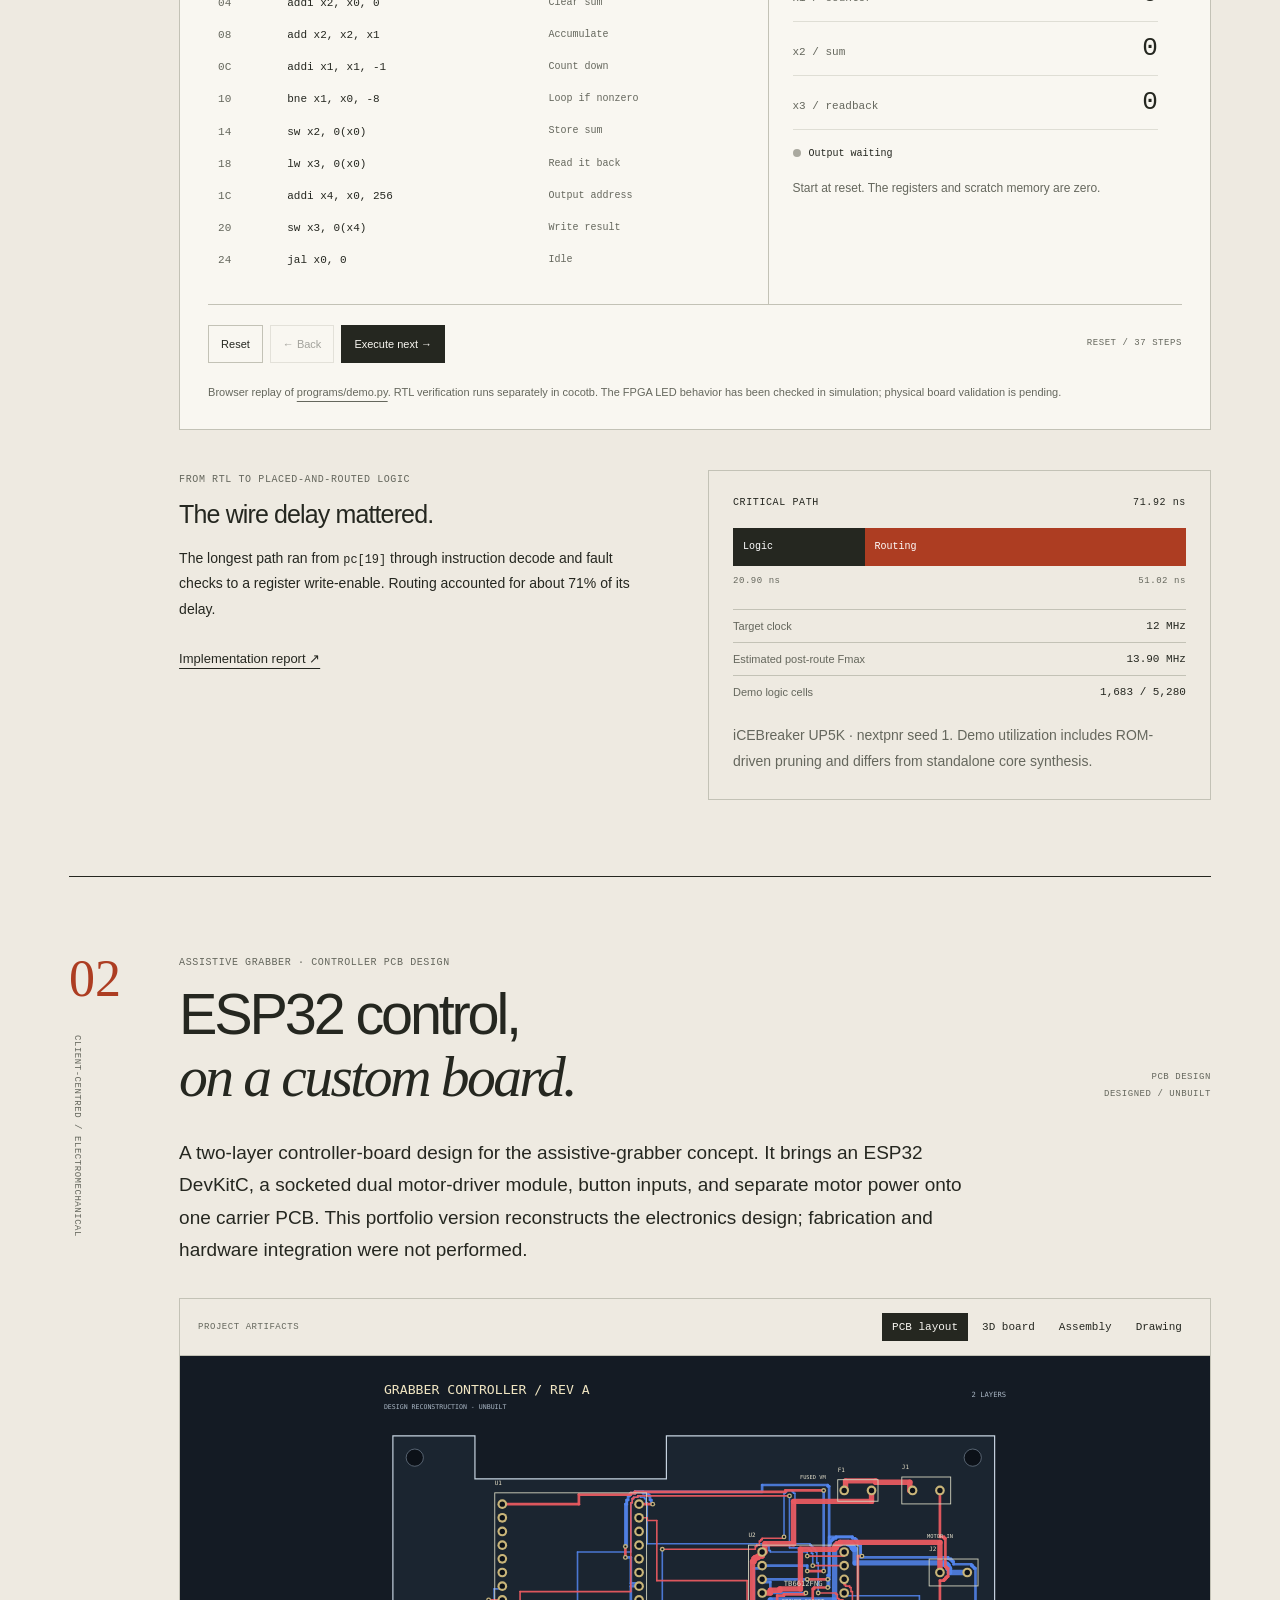
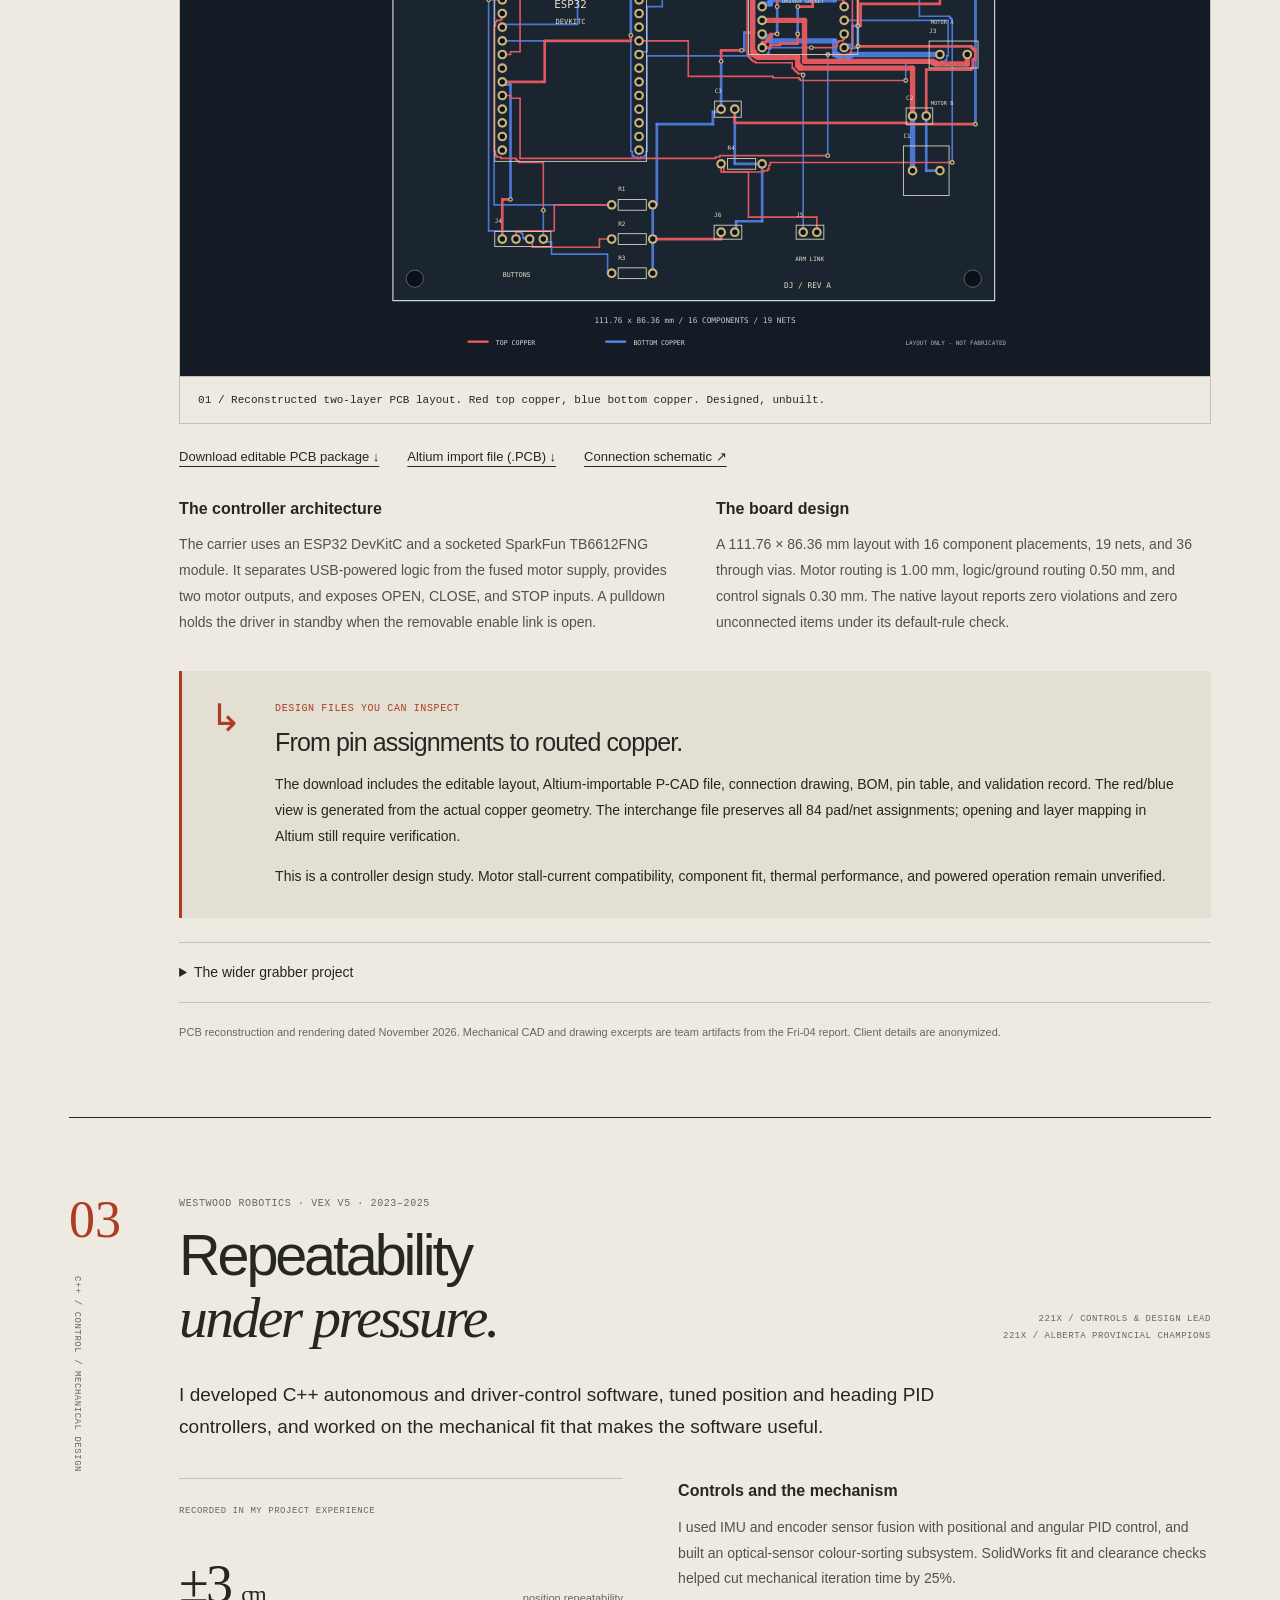
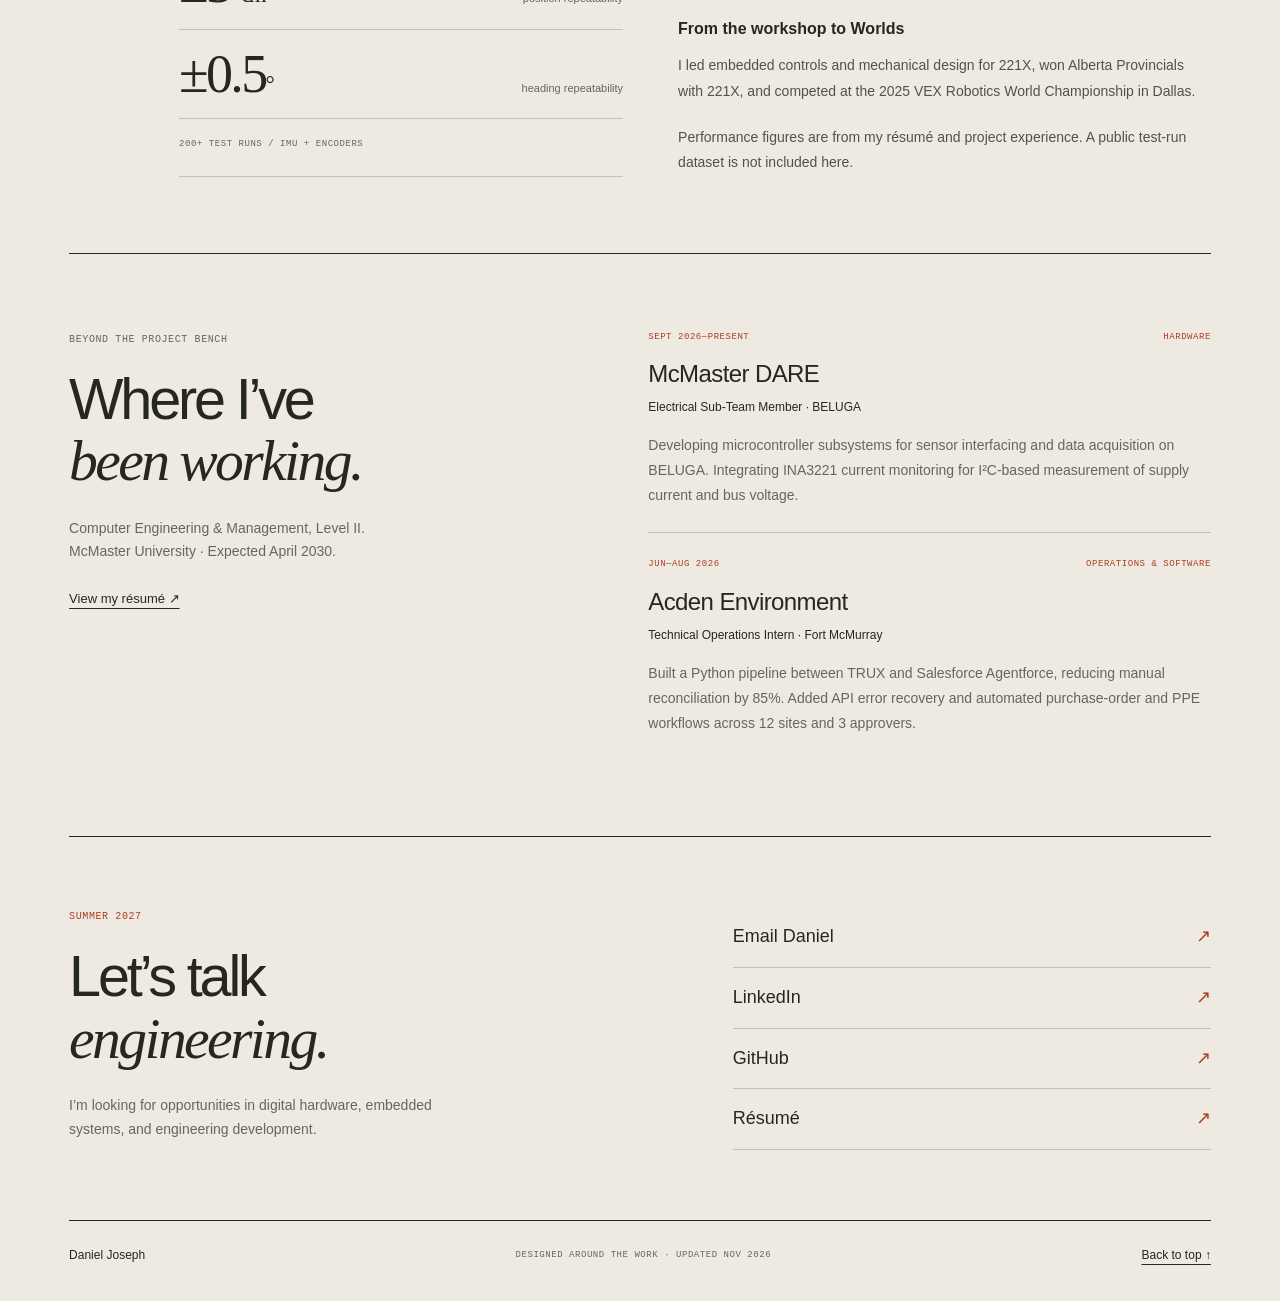
==== commit 0ae12c3b: "Feature reconstructed controller PCB and update résumé and VEX details" ====
--- a/index.html
+++ b/index.html
@@ -20,16 +20,16 @@
 <main id="main">
 <section class="hero" id="top" aria-labelledby="name">
   <div class="hero-copy">
-    <p class="eyebrow">Computer Engineering & Management<br>McMaster University · Class of 2029</p>
+    <p class="eyebrow">Computer Engineering & Management<br>McMaster University · Class of 2030</p>
     <h1 id="name">Daniel<br><em>Joseph.</em></h1>
     <p class="hero-intro">I work where software meets hardware. So far, that’s taken me from a 32-bit processor to an assistive grabber and competition robots.</p>
     <a class="underlink" href="#work">The work, and what changed along the way <span aria-hidden="true">↓</span></a>
     <p class="availability mono"><span aria-hidden="true">●</span> SEEKING SUMMER 2027 ENGINEERING OPPORTUNITIES</p>
   </div>
   <figure class="hero-exhibit">
-    <div class="exhibit-top mono"><span>OBJECT STUDY / 02</span><span>1P13 · TEAM FRI-04</span></div>
-    <img class="hero-object" src="assets/grabber-cad.webp" width="816" height="657" alt="Team CAD assembly of an assistive grabber with twin geared claws and a telescoping rod">
-    <figcaption><span class="figure-number">FIG. 01</span><span>A claw, two motors, and a reason to simplify.<br><a href="#grabber">Read the design story ↗</a></span></figcaption>
+    <div class="exhibit-top mono"><span>OBJECT STUDY / 02</span><span>PCB DESIGN · REV A</span></div>
+    <img class="hero-object" src="assets/grabber-pcb-3d.png" width="1400" height="1000" alt="3D rendering of the unbuilt ESP32 motor-controller carrier PCB">
+    <figcaption><span class="figure-number">FIG. 01</span><span>ESP32 motor-control carrier.<br>Designed, unbuilt.<br><a href="#grabber">Explore the PCB design ↗</a></span></figcaption>
     <div class="exhibit-stamp mono">DESIGN → BUILD<br>→ TEST → REVISE</div>
   </figure>
 </section>
@@ -67,29 +67,30 @@
 <article class="case" id="grabber" aria-labelledby="grabber-title">
   <div class="case-margin"><span class="case-number">02</span><span class="vertical-note mono">CLIENT-CENTRED / ELECTROMECHANICAL</span></div>
   <div class="case-body">
-    <div class="case-heading"><div><p class="eyebrow">ENGINEER 1P13 · Team Fri-04 · 2026</p><h2 id="grabber-title">Make it easier<br><em>to reach.</em></h2></div><span class="project-note mono">TEAM PROJECT<br>3 PROTOTYPE ITERATIONS</span></div>
-    <p class="lead">A wheelchair-mounted grabber developed around limited hand dexterity and reach. The challenge extended beyond closing a claw to mounting, balance, control effort, and picking things up from the floor.</p>
+    <div class="case-heading"><div><p class="eyebrow">Assistive grabber · Controller PCB design</p><h2 id="grabber-title">ESP32 control,<br><em>on a custom board.</em></h2></div><span class="project-note mono">PCB DESIGN<br>DESIGNED / UNBUILT</span></div>
+    <p class="lead">A two-layer controller-board design for the assistive-grabber concept. It brings an ESP32 DevKitC, a socketed dual motor-driver module, button inputs, and separate motor power onto one carrier PCB. This portfolio version reconstructs the electronics design; fabrication and hardware integration were not performed.</p>
     <div class="artifact-viewer">
-      <div class="artifact-toolbar"><span class="mono">PROJECT ARTIFACTS</span><div role="group" aria-label="Choose grabber artifact"><button class="artifact-choice active" aria-pressed="true" data-artifact="cad" type="button">Assembly</button><button class="artifact-choice" aria-pressed="false" data-artifact="prototype" type="button">Prototype</button><button class="artifact-choice" aria-pressed="false" data-artifact="drawing" type="button">Drawing</button><button class="artifact-choice" aria-pressed="false" data-artifact="concept" type="button">My sketch</button></div></div>
-      <figure><div class="artifact-stage" id="artifact-stage"><img id="artifact-image" src="assets/grabber-cad.webp" width="816" height="657" loading="lazy" alt="Team CAD assembly of the geared grabber and telescoping rod"></div><figcaption id="artifact-caption" aria-live="polite">01 / Team CAD assembly. Twin geared claws mounted to the telescoping arm.</figcaption></figure>
+      <div class="artifact-toolbar"><span class="mono">PROJECT ARTIFACTS</span><div role="group" aria-label="Choose grabber artifact"><button class="artifact-choice active" aria-pressed="true" data-artifact="pcb" type="button">PCB layout</button><button class="artifact-choice" aria-pressed="false" data-artifact="board3d" type="button">3D board</button><button class="artifact-choice" aria-pressed="false" data-artifact="cad" type="button">Assembly</button><button class="artifact-choice" aria-pressed="false" data-artifact="drawing" type="button">Drawing</button></div></div>
+      <figure><div class="artifact-stage" id="artifact-stage" data-view="pcb"><img id="artifact-image" src="assets/grabber-pcb.svg" width="1140" height="990" loading="lazy" alt="Routed ESP32 motor-controller PCB with red top-layer and blue bottom-layer copper"></div><figcaption id="artifact-caption" aria-live="polite">01 / Reconstructed two-layer PCB layout. Red top copper, blue bottom copper. Designed, unbuilt.</figcaption></figure>
     </div>
-    <div class="two-column prose"><div><h3>My contribution</h3><p>My work included concept development, ESP32 and PCB prototyping, and electromechanical integration. My early hook concept explored retrieving everyday items with minimal finger input. The team combined ideas and refined the device through three prototype iterations.</p></div><div><h3>The team’s final device</h3><p>A telescoping rod, geared motor-driven claws, a flexible wheelchair attachment, and an accessible handle. The final report records roughly 1 kg total mass and 6 hours of printing for the final PLA components.</p></div></div>
-    <div class="decision-note"><span class="note-mark" aria-hidden="true">↳</span><div><p class="eyebrow">The decision I’d talk about in an interview</p><h3>The final controller was a switch.</h3><p>The initial electronics used an ESP32, TB6612FNG motor driver, and three buttons. Reliability, packaging, and control usability problems led the team to a simpler 2P2T switch circuit. It reduced the circuit footprint and made opening and closing the gripper more direct.</p><p>The mechanical design changed too. The gripper was angled upward by 45° to improve floor pickup, and wooden dowels replaced weaker printed axles.</p></div></div>
-    <div class="test-note"><span class="mono">TESTING LIMITS</span><p>The report records gear-to-motor slipping and PLA failure under load. Comfort and usability were tested with student proxies and simulated mounting, so client validation and further durability work remained open.</p></div>
-    <p class="footnote">Photos, CAD views, and drawing excerpts from the Fri-04 project report. CAD assembly and detailed drawings are team artifacts; the sketch is my individual concept. Client details are anonymized.</p>
+    <div class="pcb-downloads"><a class="underlink" href="hardware/grabber-controller-rev-a.zip" download>Download editable PCB package ↓</a><a class="underlink" href="hardware/grabber-controller-rev-a/GrabberController_AltiumImport.PCB" download>Altium import file (.PCB) ↓</a><a class="underlink" href="hardware/grabber-controller-rev-a/Connections.svg">Connection schematic ↗</a></div>
+    <div class="two-column prose"><div><h3>The controller architecture</h3><p>The carrier uses an ESP32 DevKitC and a socketed SparkFun TB6612FNG module. It separates USB-powered logic from the fused motor supply, provides two motor outputs, and exposes OPEN, CLOSE, and STOP inputs. A pulldown holds the driver in standby when the removable enable link is open.</p></div><div><h3>The board design</h3><p>A 111.76 × 86.36 mm layout with 16 component placements, 19 nets, and 36 through vias. Motor routing is 1.00 mm, logic/ground routing 0.50 mm, and control signals 0.30 mm. The native layout reports zero violations and zero unconnected items under its default-rule check.</p></div></div>
+    <div class="decision-note"><span class="note-mark" aria-hidden="true">↳</span><div><p class="eyebrow">Design files you can inspect</p><h3>From pin assignments to routed copper.</h3><p>The download includes the editable layout, Altium-importable P-CAD file, connection drawing, BOM, pin table, and validation record. The red/blue view is generated from the actual copper geometry. The interchange file preserves all 84 pad/net assignments; opening and layer mapping in Altium still require verification.</p><p>This is a controller design study. Motor stall-current compatibility, component fit, thermal performance, and powered operation remain unverified.</p></div></div>
+    <details class="prototype-history"><summary>The wider grabber project</summary><div class="prose"><p>The original ENGINEER 1P13 team project developed a wheelchair-mounted grabber around limited hand dexterity and reach. My work included concept development, embedded/PCB prototyping, and electromechanical integration. The team iterated three prototypes.</p><p>The completed team prototype used a simpler 2P2T switch circuit after reliability and usability problems with the initial electronics. This reconstructed PCB was not installed in that completed prototype. CAD views and the engineering drawing show the team’s mechanical design.</p></div></details>
+    <p class="footnote">PCB reconstruction and rendering dated November 2026. Mechanical CAD and drawing excerpts are team artifacts from the Fri-04 report. Client details are anonymized.</p>
   </div>
 </article>
 <article class="case" id="robotics" aria-labelledby="robotics-title">
   <div class="case-margin"><span class="case-number">03</span><span class="vertical-note mono">C++ / CONTROL / MECHANICAL DESIGN</span></div>
   <div class="case-body">
-    <div class="case-heading"><div><p class="eyebrow">Westwood Robotics · VEX V5 · 2023–2025</p><h2 id="robotics-title">Repeatability<br><em>under pressure.</em></h2></div><span class="project-note mono">221E / CONTROLS & DESIGN LEAD<br>221X / ALBERTA PROVINCIAL CHAMPIONS</span></div>
+    <div class="case-heading"><div><p class="eyebrow">Westwood Robotics · VEX V5 · 2023–2025</p><h2 id="robotics-title">Repeatability<br><em>under pressure.</em></h2></div><span class="project-note mono">221X / CONTROLS & DESIGN LEAD<br>221X / ALBERTA PROVINCIAL CHAMPIONS</span></div>
     <p class="lead">I developed C++ autonomous and driver-control software, tuned position and heading PID controllers, and worked on the mechanical fit that makes the software useful.</p>
-    <div class="robotics-layout"><div class="robotics-results"><p class="eyebrow">Recorded in my project experience</p><div class="result-line"><strong>±3 <small>cm</small></strong><span>position repeatability</span></div><div class="result-line"><strong>±0.5<small>°</small></strong><span>heading repeatability</span></div><p class="mono">200+ TEST RUNS / IMU + ENCODERS</p></div><div class="prose"><h3>Controls and the mechanism</h3><p>I used IMU and encoder sensor fusion with positional and angular PID control, and built an optical-sensor colour-sorting subsystem. SolidWorks fit and clearance checks helped cut mechanical iteration time by 25%.</p><h3>From the workshop to Worlds</h3><p>I led embedded controls and mechanical design for 221E, won Alberta Provincials with 221X, and competed at the 2025 VEX Robotics World Championship in Dallas.</p><p class="footnote">Performance figures are from my résumé and project experience. A public test-run dataset is not included here.</p></div></div>
+    <div class="robotics-layout"><div class="robotics-results"><p class="eyebrow">Recorded in my project experience</p><div class="result-line"><strong>±3 <small>cm</small></strong><span>position repeatability</span></div><div class="result-line"><strong>±0.5<small>°</small></strong><span>heading repeatability</span></div><p class="mono">200+ TEST RUNS / IMU + ENCODERS</p></div><div class="prose"><h3>Controls and the mechanism</h3><p>I used IMU and encoder sensor fusion with positional and angular PID control, and built an optical-sensor colour-sorting subsystem. SolidWorks fit and clearance checks helped cut mechanical iteration time by 25%.</p><h3>From the workshop to Worlds</h3><p>I led embedded controls and mechanical design for 221X, won Alberta Provincials with 221X, and competed at the 2025 VEX Robotics World Championship in Dallas.</p><p class="footnote">Performance figures are from my résumé and project experience. A public test-run dataset is not included here.</p></div></div>
   </div>
 </article>
 <section class="background" id="background" aria-labelledby="background-title">
-  <div><p class="eyebrow">Beyond the project bench</p><h2 id="background-title">Where I’ve<br><em>been working.</em></h2><p class="background-intro">Computer Engineering & Management, Level II.<br>McMaster University · Expected April 2029.</p><a class="underlink" href="resume.html">View my résumé ↗</a></div>
-  <div class="experience-list"><article><div class="experience-meta mono"><span>SEPT 2026—PRESENT</span><span>HARDWARE</span></div><h3>McMaster DARE</h3><p class="job-title">Electrical Sub-Team Member · BELUGA</p><p>Contributing to sensor power, the surface tether, and USBL transmitter systems for an underwater drone for wildlife identification and water sampling.</p></article><article><div class="experience-meta mono"><span>JUN—AUG 2026</span><span>OPERATIONS & SOFTWARE</span></div><h3>Acden Environment</h3><p class="job-title">Technical Operations Intern · Fort McMurray</p><p>Built a Python pipeline between TRUX and Salesforce Agentforce, reducing manual reconciliation by 85%. Added API error recovery and automated purchase-order and PPE workflows across 12 sites and 3 approvers.</p></article></div>
+  <div><p class="eyebrow">Beyond the project bench</p><h2 id="background-title">Where I’ve<br><em>been working.</em></h2><p class="background-intro">Computer Engineering & Management, Level II.<br>McMaster University · Expected April 2030.</p><a class="underlink" href="resume.html">View my résumé ↗</a></div>
+  <div class="experience-list"><article><div class="experience-meta mono"><span>SEPT 2026—PRESENT</span><span>HARDWARE</span></div><h3>McMaster DARE</h3><p class="job-title">Electrical Sub-Team Member · BELUGA</p><p>Developing microcontroller subsystems for sensor interfacing and data acquisition on BELUGA. Integrating INA3221 current monitoring for I²C-based measurement of supply current and bus voltage.</p></article><article><div class="experience-meta mono"><span>JUN—AUG 2026</span><span>OPERATIONS & SOFTWARE</span></div><h3>Acden Environment</h3><p class="job-title">Technical Operations Intern · Fort McMurray</p><p>Built a Python pipeline between TRUX and Salesforce Agentforce, reducing manual reconciliation by 85%. Added API error recovery and automated purchase-order and PPE workflows across 12 sites and 3 approvers.</p></article></div>
 </section>
 <section class="contact" id="contact" aria-labelledby="contact-title"><div><p class="eyebrow">Summer 2027</p><h2 id="contact-title">Let’s talk<br><em>engineering.</em></h2><p>I’m looking for opportunities in digital hardware, embedded systems, and engineering development.</p></div><div class="contact-links"><a href="mailto:danielchacko07@gmail.com">Email Daniel <span>↗</span></a><a href="https://www.linkedin.com/in/josepd16">LinkedIn <span>↗</span></a><a href="https://github.com/danielj34">GitHub <span>↗</span></a><a href="resume.html">Résumé <span>↗</span></a></div></section>
 </main>
--- a/style.css
+++ b/style.css
@@ -238,3 +238,17 @@
   nav { gap: 10px; font-size: 11px; }
   .wordmark { font-size: 26px; }
 }
+
+.artifact-stage[data-view="pcb"] { background: #141b24; height: 620px; padding: 14px; }
+.artifact-stage[data-view="board3d"] { background: #e1e1d8; }
+.pcb-downloads { display: flex; flex-wrap: wrap; gap: 10px 28px; margin: -10px 0 28px; }
+.pcb-downloads .underlink { margin-top: 0; }
+.prototype-history { border-block: 1px solid var(--line); margin-top: 24px; padding: 18px 0; }
+.prototype-history summary { cursor: pointer; font-size: 14px; }
+.prototype-history .prose { max-width: 800px; padding-top: 18px; }
+.prototype-history p + p { margin-top: 12px; }
+.hero-exhibit:has(.hero-object[src$="grabber-pcb-3d.png"]) .hero-object { max-height: 400px; }
+@media(max-width:760px) {
+ .artifact-stage[data-view="pcb"] { height: 390px; padding: 4px; }
+ .pcb-downloads { flex-direction: column; gap: 16px; }
+}
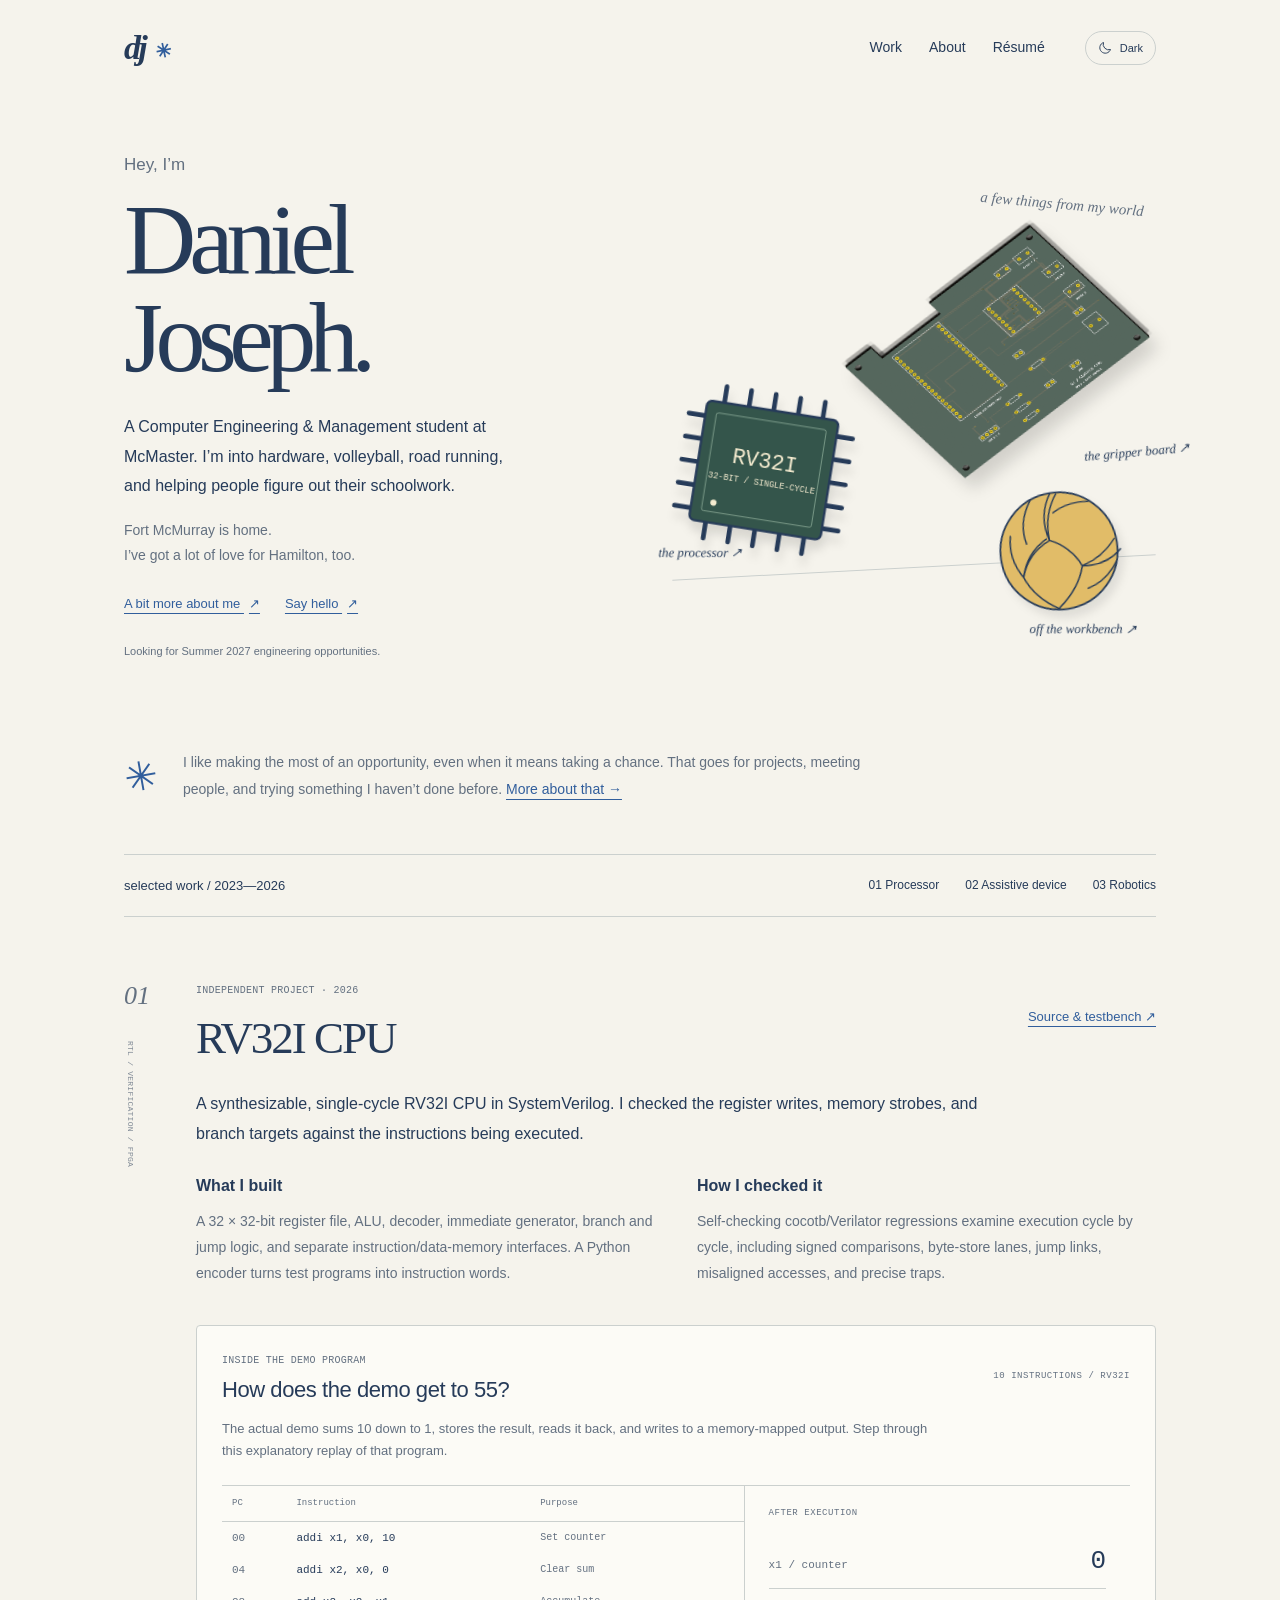
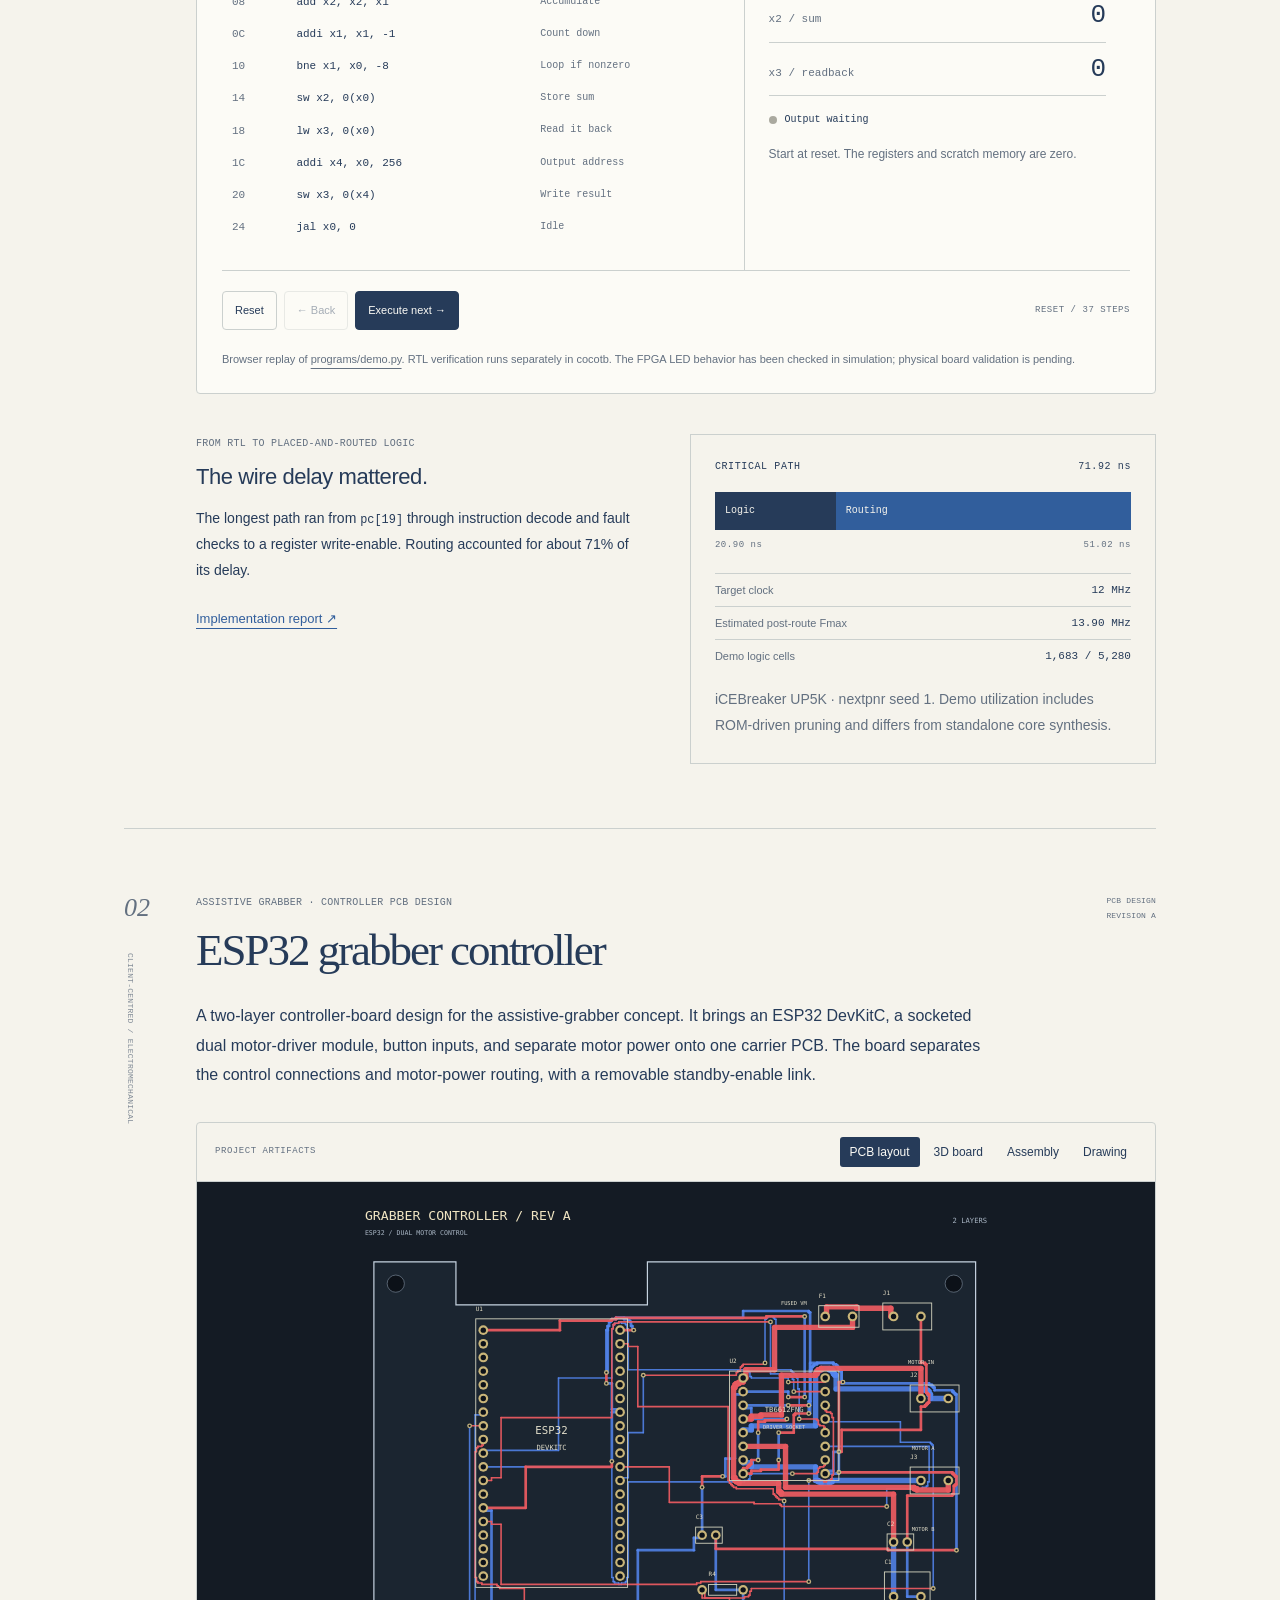
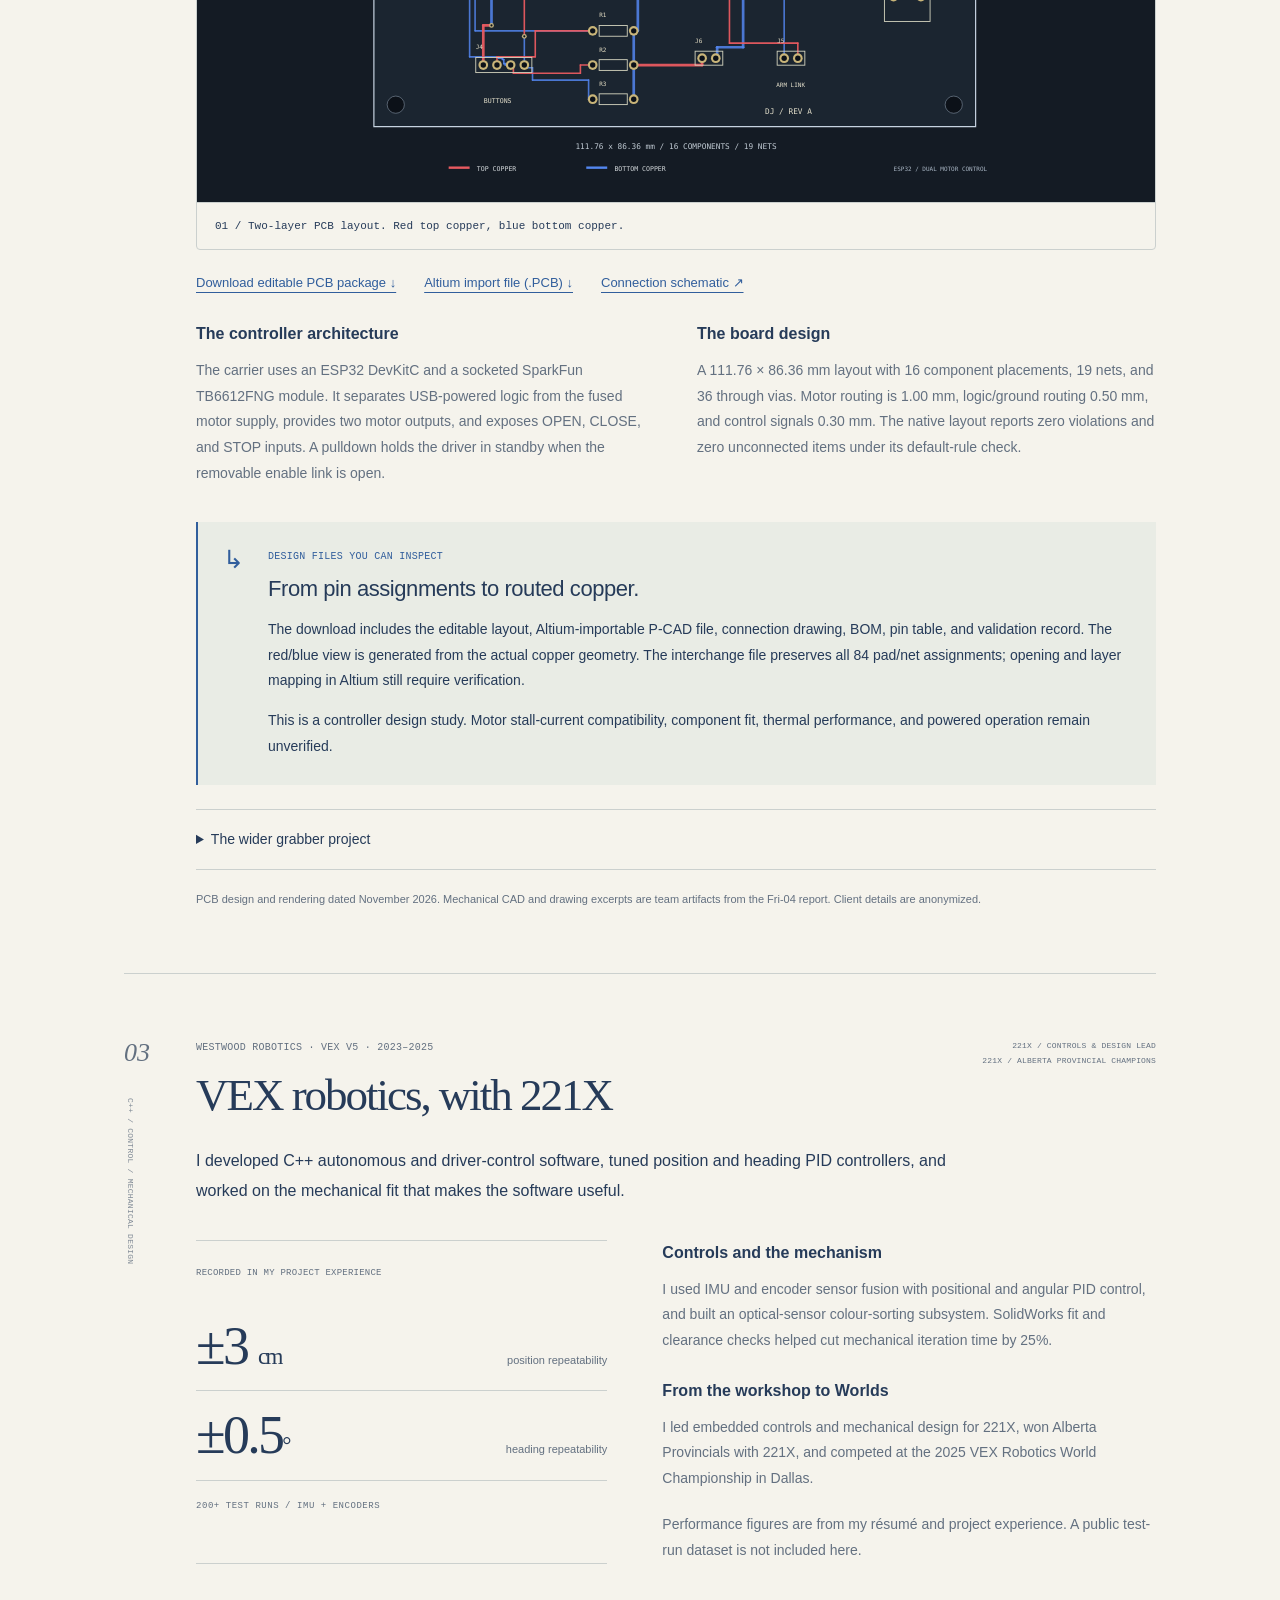
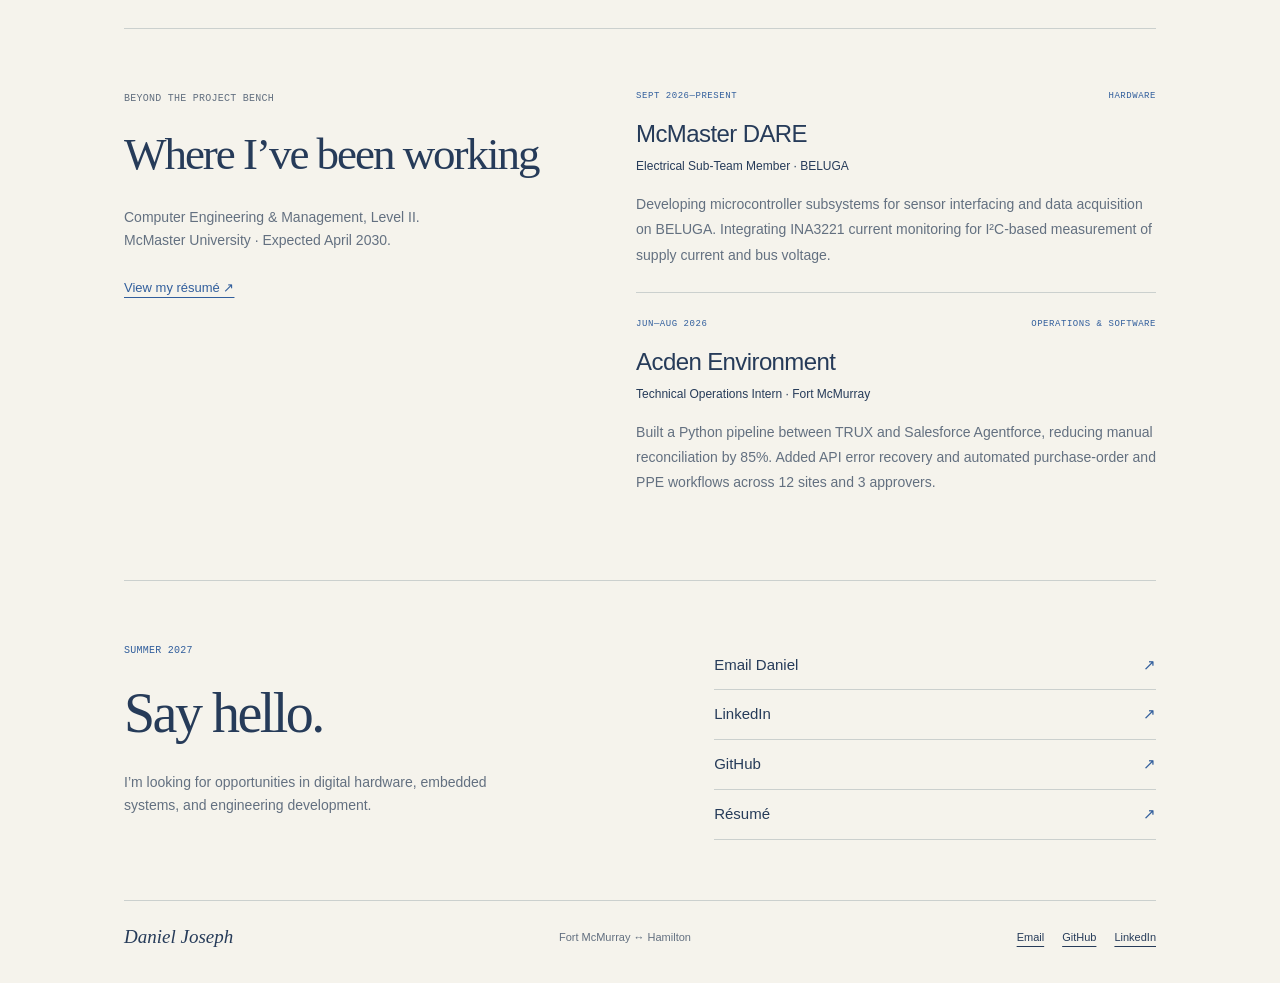
==== commit 6a771351: "Give portfolio a personal visual identity, About page, and persistent themes" ====
--- a/index.html
+++ b/index.html
@@ -5,43 +5,45 @@
   <meta name="viewport" content="width=device-width, initial-scale=1">
   <meta name="description" content="Daniel Joseph — Computer Engineering & Management at McMaster. Processor design, assistive hardware, and robotics controls, with the drawings, decisions, and test results behind them.">
   <meta name="theme-color" content="#eeeae1">
-  <title>Daniel Joseph — Engineering, in detail</title>
+  <title>Daniel Joseph</title>
+  <script src="theme.js"></script>
   <link rel="stylesheet" href="style.css">
   <script src="script.js" defer></script>
 </head>
 <body>
 <a class="skip" href="#main">Skip to content</a>
 <div class="page">
-<header>
-  <a class="wordmark" href="#top" aria-label="Daniel Joseph, top of page">DJ<span>/</span></a>
-  <nav aria-label="Main navigation"><a href="#work">Work</a><a href="#background">Background</a><a href="resume.html">Résumé ↗</a><a href="#contact">Contact</a></nav>
-  <span class="header-note mono">TORONTO / HAMILTON, ON</span>
+<header class="site-header">
+  <a class="wordmark" href="index.html" aria-label="Daniel Joseph, home">dj<span aria-hidden="true">✳</span></a>
+  <nav aria-label="Main navigation"><a href="index.html#work">Work</a><a href="about.html">About</a><a href="resume.html">Résumé</a></nav>
+  <button class="theme-toggle" type="button" aria-label="Switch colour theme"><svg class="theme-sun" viewBox="0 0 24 24" aria-hidden="true"><circle cx="12" cy="12" r="4"/><path d="M12 1v3m0 16v3M1 12h3m16 0h3M4 4l2 2m12 12 2 2M4 20l2-2M18 6l2-2"/></svg><svg class="theme-moon" viewBox="0 0 24 24" aria-hidden="true"><path d="M20 15.2A8.8 8.8 0 0 1 8.8 4 8.8 8.8 0 1 0 20 15.2Z"/></svg><span data-theme-label>Dark</span></button>
 </header>
 <main id="main">
 <section class="hero" id="top" aria-labelledby="name">
-  <div class="hero-copy">
-    <p class="eyebrow">Computer Engineering & Management<br>McMaster University · Class of 2030</p>
-    <h1 id="name">Daniel<br><em>Joseph.</em></h1>
-    <p class="hero-intro">I work where software meets hardware. So far, that’s taken me from a 32-bit processor to an assistive grabber and competition robots.</p>
-    <a class="underlink" href="#work">The work, and what changed along the way <span aria-hidden="true">↓</span></a>
-    <p class="availability mono"><span aria-hidden="true">●</span> SEEKING SUMMER 2027 ENGINEERING OPPORTUNITIES</p>
+  <div class="hero-copy"><p class="hello">Hey, I’m</p><h1 id="name">Daniel<br><em>Joseph.</em></h1>
+    <p class="hero-intro">A Computer Engineering & Management student at McMaster. I’m into hardware, volleyball, road running, and helping people figure out their schoolwork.</p>
+    <p class="home-note">Fort McMurray is home.<br>I’ve got a lot of love for Hamilton, too.</p>
+    <div class="hero-links"><a class="underlink" href="about.html">A bit more about me <span>↗</span></a><a class="underlink" href="mailto:danielchacko07@gmail.com">Say hello <span>↗</span></a></div>
+    <p class="availability">Looking for Summer 2027 engineering opportunities.</p>
   </div>
-  <figure class="hero-exhibit">
-    <div class="exhibit-top mono"><span>OBJECT STUDY / 02</span><span>PCB DESIGN · REV A</span></div>
-    <img class="hero-object" src="assets/grabber-pcb-3d.png" width="1400" height="1000" alt="3D rendering of the unbuilt ESP32 motor-controller carrier PCB">
-    <figcaption><span class="figure-number">FIG. 01</span><span>ESP32 motor-control carrier.<br>Designed, unbuilt.<br><a href="#grabber">Explore the PCB design ↗</a></span></figcaption>
-    <div class="exhibit-stamp mono">DESIGN → BUILD<br>→ TEST → REVISE</div>
-  </figure>
+  <div class="things" aria-label="A few things from my world">
+    <span class="margin-note">a few things from my world</span>
+    <a class="thing thing-board" href="#grabber"><img src="assets/grabber-pcb-3d.png" width="1400" height="1000" alt="ESP32 controller PCB design"><span>the gripper board ↗</span></a>
+    <a class="thing thing-chip" href="#cpu"><svg viewBox="0 0 270 245" role="img" aria-label="A RISC-V processor illustration"><g stroke="var(--ink)" stroke-width="6" stroke-linecap="round"><path d="M70 45V24m32 21V24m32 21V24m32 21V24m32 21V24M70 200v21m32-21v21m32-21v21m32-21v21m32-21v21M48 65H27m21 30H27m21 30H27m21 30H27m21 30H27M219 65h21m-21 30h21m-21 30h21m-21 30h21m-21 30h21"/></g><rect x="48" y="45" width="171" height="155" rx="7" fill="var(--chip)" stroke="var(--ink)" stroke-width="3"/><rect x="62" y="59" width="143" height="127" rx="3" fill="none" stroke="var(--chip-line)"/><text x="133" y="119" fill="var(--chip-text)" text-anchor="middle" font-family="monospace" font-size="28">RV32I</text><text x="133" y="143" fill="var(--chip-text)" text-anchor="middle" font-family="monospace" font-size="11">32-BIT / SINGLE-CYCLE</text><circle cx="76" cy="174" r="4" fill="var(--chip-text)"/></svg><span>the processor ↗</span></a>
+    <a class="thing thing-ball" href="about.html#outside"><svg viewBox="0 0 240 240" role="img" aria-label="A volleyball"><circle cx="120" cy="120" r="99" fill="var(--ball)" stroke="var(--ink)" stroke-width="3"/><g fill="none" stroke="var(--ink)" stroke-width="2.5"><path d="M120 21c-16 23-21 51-13 79 20 9 40 28 48 51 27 4 51-3 69-19M107 100c-25 10-44 29-53 55 9 25 26 45 51 61M155 151c-8 26-25 47-50 65M54 155c-13-22-18-48-11-73M107 100c-2-30 6-55 23-77M155 151c24-6 45-19 61-38M54 155c7-26 23-46 49-59"/><path d="M85 28c-17 23-23 47-17 73M182 45c-22-4-43-1-63 10M214 151c-14 20-32 34-56 39"/></g></svg><span>off the workbench ↗</span></a>
+    <span class="shelf-line" aria-hidden="true"></span>
+  </div>
 </section>
+<section class="home-about" aria-label="A little about me"><span class="little-star" aria-hidden="true">✳</span><p>I like making the most of an opportunity, even when it means taking a chance. That goes for projects, meeting people, and trying something I haven’t done before. <a href="about.html">More about that →</a></p></section>
 <div class="work-index" id="work"><span class="mono">SELECTED WORK / 2023—2026</span><a href="#cpu">01 Processor</a><a href="#grabber">02 Assistive device</a><a href="#robotics">03 Robotics</a></div>
 <article class="case" id="cpu" aria-labelledby="cpu-title">
   <div class="case-margin"><span class="case-number">01</span><span class="vertical-note mono">RTL / VERIFICATION / FPGA</span></div>
   <div class="case-body">
-    <div class="case-heading"><div><p class="eyebrow">Independent project · 2026</p><h2 id="cpu-title">A processor,<br><em>one cycle at a time.</em></h2></div><a class="underlink" href="https://github.com/danielj34/rv32i-core">Source & testbench ↗</a></div>
-    <p class="lead">A synthesizable, single-cycle RV32I CPU in SystemVerilog. The interesting part was making every register write, memory strobe, and branch target agree with the instruction being executed.</p>
+    <div class="case-heading"><div><p class="eyebrow">Independent project · 2026</p><h2 id="cpu-title">RV32I CPU</h2></div><a class="underlink" href="https://github.com/danielj34/rv32i-core">Source & testbench ↗</a></div>
+    <p class="lead">A synthesizable, single-cycle RV32I CPU in SystemVerilog. I checked the register writes, memory strobes, and branch targets against the instructions being executed.</p>
     <div class="two-column prose"><div><h3>What I built</h3><p>A 32 × 32-bit register file, ALU, decoder, immediate generator, branch and jump logic, and separate instruction/data-memory interfaces. A Python encoder turns test programs into instruction words.</p></div><div><h3>How I checked it</h3><p>Self-checking cocotb/Verilator regressions examine execution cycle by cycle, including signed comparisons, byte-store lanes, jump links, misaligned accesses, and precise traps.</p></div></div>
     <section class="trace" aria-labelledby="trace-title">
-      <div class="trace-heading"><div><p class="eyebrow">An executable idea, made readable</p><h3 id="trace-title">How does the demo get to 55?</h3></div><span class="mono">10 INSTRUCTIONS / RV32I</span></div>
+      <div class="trace-heading"><div><p class="eyebrow">Inside the demo program</p><h3 id="trace-title">How does the demo get to 55?</h3></div><span class="mono">10 INSTRUCTIONS / RV32I</span></div>
       <p class="trace-intro">The actual demo sums 10 down to 1, stores the result, reads it back, and writes to a memory-mapped output. Step through this explanatory replay of that program.</p>
       <div class="trace-layout">
         <div class="program-scroll"><table class="program"><caption class="sr-only">Demo program. The highlighted row is the instruction just executed.</caption><thead><tr><th>PC</th><th>Instruction</th><th>Purpose</th></tr></thead><tbody>
@@ -67,34 +69,34 @@
 <article class="case" id="grabber" aria-labelledby="grabber-title">
   <div class="case-margin"><span class="case-number">02</span><span class="vertical-note mono">CLIENT-CENTRED / ELECTROMECHANICAL</span></div>
   <div class="case-body">
-    <div class="case-heading"><div><p class="eyebrow">Assistive grabber · Controller PCB design</p><h2 id="grabber-title">ESP32 control,<br><em>on a custom board.</em></h2></div><span class="project-note mono">PCB DESIGN<br>DESIGNED / UNBUILT</span></div>
-    <p class="lead">A two-layer controller-board design for the assistive-grabber concept. It brings an ESP32 DevKitC, a socketed dual motor-driver module, button inputs, and separate motor power onto one carrier PCB. This portfolio version reconstructs the electronics design; fabrication and hardware integration were not performed.</p>
+    <div class="case-heading"><div><p class="eyebrow">Assistive grabber · Controller PCB design</p><h2 id="grabber-title">ESP32 grabber controller</h2></div><span class="project-note mono">PCB DESIGN<br>REVISION A</span></div>
+    <p class="lead">A two-layer controller-board design for the assistive-grabber concept. It brings an ESP32 DevKitC, a socketed dual motor-driver module, button inputs, and separate motor power onto one carrier PCB. The board separates the control connections and motor-power routing, with a removable standby-enable link.</p>
     <div class="artifact-viewer">
       <div class="artifact-toolbar"><span class="mono">PROJECT ARTIFACTS</span><div role="group" aria-label="Choose grabber artifact"><button class="artifact-choice active" aria-pressed="true" data-artifact="pcb" type="button">PCB layout</button><button class="artifact-choice" aria-pressed="false" data-artifact="board3d" type="button">3D board</button><button class="artifact-choice" aria-pressed="false" data-artifact="cad" type="button">Assembly</button><button class="artifact-choice" aria-pressed="false" data-artifact="drawing" type="button">Drawing</button></div></div>
-      <figure><div class="artifact-stage" id="artifact-stage" data-view="pcb"><img id="artifact-image" src="assets/grabber-pcb.svg" width="1140" height="990" loading="lazy" alt="Routed ESP32 motor-controller PCB with red top-layer and blue bottom-layer copper"></div><figcaption id="artifact-caption" aria-live="polite">01 / Reconstructed two-layer PCB layout. Red top copper, blue bottom copper. Designed, unbuilt.</figcaption></figure>
+      <figure><div class="artifact-stage" id="artifact-stage" data-view="pcb"><img id="artifact-image" src="assets/grabber-pcb.svg" width="1140" height="990" loading="lazy" alt="Routed ESP32 motor-controller PCB with red top-layer and blue bottom-layer copper"></div><figcaption id="artifact-caption" aria-live="polite">01 / Two-layer PCB layout. Red top copper, blue bottom copper.</figcaption></figure>
     </div>
     <div class="pcb-downloads"><a class="underlink" href="hardware/grabber-controller-rev-a.zip" download>Download editable PCB package ↓</a><a class="underlink" href="hardware/grabber-controller-rev-a/GrabberController_AltiumImport.PCB" download>Altium import file (.PCB) ↓</a><a class="underlink" href="hardware/grabber-controller-rev-a/Connections.svg">Connection schematic ↗</a></div>
     <div class="two-column prose"><div><h3>The controller architecture</h3><p>The carrier uses an ESP32 DevKitC and a socketed SparkFun TB6612FNG module. It separates USB-powered logic from the fused motor supply, provides two motor outputs, and exposes OPEN, CLOSE, and STOP inputs. A pulldown holds the driver in standby when the removable enable link is open.</p></div><div><h3>The board design</h3><p>A 111.76 × 86.36 mm layout with 16 component placements, 19 nets, and 36 through vias. Motor routing is 1.00 mm, logic/ground routing 0.50 mm, and control signals 0.30 mm. The native layout reports zero violations and zero unconnected items under its default-rule check.</p></div></div>
     <div class="decision-note"><span class="note-mark" aria-hidden="true">↳</span><div><p class="eyebrow">Design files you can inspect</p><h3>From pin assignments to routed copper.</h3><p>The download includes the editable layout, Altium-importable P-CAD file, connection drawing, BOM, pin table, and validation record. The red/blue view is generated from the actual copper geometry. The interchange file preserves all 84 pad/net assignments; opening and layer mapping in Altium still require verification.</p><p>This is a controller design study. Motor stall-current compatibility, component fit, thermal performance, and powered operation remain unverified.</p></div></div>
-    <details class="prototype-history"><summary>The wider grabber project</summary><div class="prose"><p>The original ENGINEER 1P13 team project developed a wheelchair-mounted grabber around limited hand dexterity and reach. My work included concept development, embedded/PCB prototyping, and electromechanical integration. The team iterated three prototypes.</p><p>The completed team prototype used a simpler 2P2T switch circuit after reliability and usability problems with the initial electronics. This reconstructed PCB was not installed in that completed prototype. CAD views and the engineering drawing show the team’s mechanical design.</p></div></details>
-    <p class="footnote">PCB reconstruction and rendering dated November 2026. Mechanical CAD and drawing excerpts are team artifacts from the Fri-04 report. Client details are anonymized.</p>
+    <details class="prototype-history"><summary>The wider grabber project</summary><div class="prose"><p>The original ENGINEER 1P13 team project developed a wheelchair-mounted grabber around limited hand dexterity and reach. My work included concept development, embedded/PCB prototyping, and electromechanical integration. The team iterated three prototypes.</p><p>The completed team prototype used a simpler 2P2T switch circuit after reliability and usability problems with the initial electronics. The PCB is presented here as a design project. CAD views and the engineering drawing show the team’s mechanical design.</p></div></details>
+    <p class="footnote">PCB design and rendering dated November 2026. Mechanical CAD and drawing excerpts are team artifacts from the Fri-04 report. Client details are anonymized.</p>
   </div>
 </article>
 <article class="case" id="robotics" aria-labelledby="robotics-title">
   <div class="case-margin"><span class="case-number">03</span><span class="vertical-note mono">C++ / CONTROL / MECHANICAL DESIGN</span></div>
   <div class="case-body">
-    <div class="case-heading"><div><p class="eyebrow">Westwood Robotics · VEX V5 · 2023–2025</p><h2 id="robotics-title">Repeatability<br><em>under pressure.</em></h2></div><span class="project-note mono">221X / CONTROLS & DESIGN LEAD<br>221X / ALBERTA PROVINCIAL CHAMPIONS</span></div>
+    <div class="case-heading"><div><p class="eyebrow">Westwood Robotics · VEX V5 · 2023–2025</p><h2 id="robotics-title">VEX robotics, with 221X</h2></div><span class="project-note mono">221X / CONTROLS & DESIGN LEAD<br>221X / ALBERTA PROVINCIAL CHAMPIONS</span></div>
     <p class="lead">I developed C++ autonomous and driver-control software, tuned position and heading PID controllers, and worked on the mechanical fit that makes the software useful.</p>
     <div class="robotics-layout"><div class="robotics-results"><p class="eyebrow">Recorded in my project experience</p><div class="result-line"><strong>±3 <small>cm</small></strong><span>position repeatability</span></div><div class="result-line"><strong>±0.5<small>°</small></strong><span>heading repeatability</span></div><p class="mono">200+ TEST RUNS / IMU + ENCODERS</p></div><div class="prose"><h3>Controls and the mechanism</h3><p>I used IMU and encoder sensor fusion with positional and angular PID control, and built an optical-sensor colour-sorting subsystem. SolidWorks fit and clearance checks helped cut mechanical iteration time by 25%.</p><h3>From the workshop to Worlds</h3><p>I led embedded controls and mechanical design for 221X, won Alberta Provincials with 221X, and competed at the 2025 VEX Robotics World Championship in Dallas.</p><p class="footnote">Performance figures are from my résumé and project experience. A public test-run dataset is not included here.</p></div></div>
   </div>
 </article>
 <section class="background" id="background" aria-labelledby="background-title">
-  <div><p class="eyebrow">Beyond the project bench</p><h2 id="background-title">Where I’ve<br><em>been working.</em></h2><p class="background-intro">Computer Engineering & Management, Level II.<br>McMaster University · Expected April 2030.</p><a class="underlink" href="resume.html">View my résumé ↗</a></div>
+  <div><p class="eyebrow">Beyond the project bench</p><h2 id="background-title">Where I’ve been working</h2><p class="background-intro">Computer Engineering & Management, Level II.<br>McMaster University · Expected April 2030.</p><a class="underlink" href="resume.html">View my résumé ↗</a></div>
   <div class="experience-list"><article><div class="experience-meta mono"><span>SEPT 2026—PRESENT</span><span>HARDWARE</span></div><h3>McMaster DARE</h3><p class="job-title">Electrical Sub-Team Member · BELUGA</p><p>Developing microcontroller subsystems for sensor interfacing and data acquisition on BELUGA. Integrating INA3221 current monitoring for I²C-based measurement of supply current and bus voltage.</p></article><article><div class="experience-meta mono"><span>JUN—AUG 2026</span><span>OPERATIONS & SOFTWARE</span></div><h3>Acden Environment</h3><p class="job-title">Technical Operations Intern · Fort McMurray</p><p>Built a Python pipeline between TRUX and Salesforce Agentforce, reducing manual reconciliation by 85%. Added API error recovery and automated purchase-order and PPE workflows across 12 sites and 3 approvers.</p></article></div>
 </section>
-<section class="contact" id="contact" aria-labelledby="contact-title"><div><p class="eyebrow">Summer 2027</p><h2 id="contact-title">Let’s talk<br><em>engineering.</em></h2><p>I’m looking for opportunities in digital hardware, embedded systems, and engineering development.</p></div><div class="contact-links"><a href="mailto:danielchacko07@gmail.com">Email Daniel <span>↗</span></a><a href="https://www.linkedin.com/in/josepd16">LinkedIn <span>↗</span></a><a href="https://github.com/danielj34">GitHub <span>↗</span></a><a href="resume.html">Résumé <span>↗</span></a></div></section>
+<section class="contact" id="contact" aria-labelledby="contact-title"><div><p class="eyebrow">Summer 2027</p><h2 id="contact-title">Say hello.</h2><p>I’m looking for opportunities in digital hardware, embedded systems, and engineering development.</p></div><div class="contact-links"><a href="mailto:danielchacko07@gmail.com">Email Daniel <span>↗</span></a><a href="https://www.linkedin.com/in/josepd16">LinkedIn <span>↗</span></a><a href="https://github.com/danielj34">GitHub <span>↗</span></a><a href="resume.html">Résumé <span>↗</span></a></div></section>
 </main>
-<footer><span>Daniel Joseph</span><span class="mono">DESIGNED AROUND THE WORK · UPDATED NOV 2026</span><a href="#top">Back to top ↑</a></footer>
+<footer><a class="footer-signature" href="index.html">Daniel Joseph</a><span>Fort McMurray ↔ Hamilton</span><div><a href="mailto:danielchacko07@gmail.com">Email</a><a href="https://github.com/danielj34">GitHub</a><a href="https://www.linkedin.com/in/josepd16">LinkedIn</a></div></footer>
 </div>
 </body>
 </html>
--- a/style.css
+++ b/style.css
@@ -1,11 +1,31 @@
 :root {
-  --paper: #eeeae1;
-  --ink: #252720;
-  --muted: #65675d;
-  --line: #c3c2b6;
-  --accent: #ad3d22;
-  --white: #f9f7f1;
+  --paper: #f5f3ec;
+  --ink: #263b59;
+  --muted: #637080;
+  --line: #cbd0ce;
+  --accent: #315e9c;
+  --white: #fcfbf6;
+  --soft: #e9ece5;
+  --selected: #e1e9f0;
+  --ball: #e1bc68;
+  --chip: #34554b;
+  --chip-text: #f5ecd0;
+  --chip-line: #8caa97;
   --mono: "SFMono-Regular", Consolas, "Liberation Mono", monospace;
+}
+html[data-theme="dark"] {
+  --paper: #181e29;
+  --ink: #e6e5d9;
+  --muted: #a8b4c2;
+  --line: #3b4656;
+  --accent: #a1c0f0;
+  --white: #202936;
+  --soft: #27313e;
+  --selected: #35445b;
+  --ball: #d2ad62;
+  --chip: #325349;
+  --chip-text: #f5ecd0;
+  --chip-line: #8caa97;
 }
 * { box-sizing: border-box; }
 html { scroll-behavior: smooth; scroll-padding-top: 26px; }
@@ -13,7 +33,7 @@
   margin: 0;
   background: var(--paper);
   color: var(--ink);
-  font-family: -apple-system, BlinkMacSystemFont, "Segoe UI", sans-serif;
+  font-family: "Avenir Next", "Segoe UI", sans-serif;
   line-height: 1.65;
 }
 a { color: inherit; text-underline-offset: 5px; }
@@ -56,7 +76,7 @@
   flex-direction: column;
   justify-content: center;
   padding: 24px;
-  background: #e1e1d8;
+  background: var(--soft);
   border: 1px solid var(--line);
 }
 .exhibit-top { display: flex; justify-content: space-between; gap: 16px; color: var(--muted); margin-bottom: 24px; font-size: 9px; }
@@ -81,7 +101,7 @@
 .lead { max-width: 810px; font-size: 19px; line-height: 1.7; margin: 30px 0; }
 .two-column { display: grid; grid-template-columns: 1fr 1fr; gap: 42px; }
 .prose h3 { font-size: 16px; margin-bottom: 10px; font-weight: 650; }
-.prose p { font-size: 14px; line-height: 1.85; color: #50534b; }
+.prose p { font-size: 14px; line-height: 1.85; color: var(--muted); }
 .prose p + h3 { margin-top: 24px; }
 .trace { margin-top: 38px; padding: 28px; background: var(--white); border: 1px solid var(--line); }
 .trace-heading { display: flex; align-items: center; justify-content: space-between; gap: 24px; }
@@ -96,11 +116,11 @@
 .program td { padding: 7px 10px; }
 .program td:first-child { color: var(--muted); }
 .program td:last-child { color: var(--muted); font-size: 10px; }
-.program tr.active { background: #ead8ca; box-shadow: inset 3px 0 var(--accent); }
+.program tr.active { background: var(--selected); box-shadow: inset 3px 0 var(--accent); }
 .trace-state { border-left: 1px solid var(--line); padding: 20px 24px; }
 .state-label { color: var(--muted); font-size: 9px; }
 .registers { margin: 14px 0; font-family: var(--mono); }
-.registers > div { display: flex; align-items: baseline; justify-content: space-between; border-bottom: 1px solid #dfded5; padding: 5px 0; }
+.registers > div { display: flex; align-items: baseline; justify-content: space-between; border-bottom: 1px solid var(--line); padding: 5px 0; }
 .registers dt { font-size: 11px; color: var(--muted); }
 .registers dd { margin: 0; font-size: 26px; }
 .output-state { display: flex; gap: 8px; align-items: center; font: 10px var(--mono); margin-top: 18px; }
@@ -137,11 +157,11 @@
 .artifact-choice { border: 0; background: transparent; font: 11px var(--mono); padding: 8px 10px; }
 .artifact-choice.active { color: var(--white); background: var(--ink); }
 .artifact-stage { height: 460px; background: #303746; display: flex; justify-content: center; padding: 25px; }
-.artifact-stage[data-view="prototype"] { background: #deddd4; }
-.artifact-stage[data-view="drawing"], .artifact-stage[data-view="concept"] { background: #f9f8f4; }
+.artifact-stage[data-view="prototype"] { background: var(--soft); }
+.artifact-stage[data-view="drawing"], .artifact-stage[data-view="concept"] { background: var(--white); }
 .artifact-stage img { width: 100%; height: 100%; object-fit: contain; }
 .artifact-viewer figcaption { padding: 14px 18px; border-top: 1px solid var(--line); font: 11px/1.65 var(--mono); }
-.decision-note { display: grid; grid-template-columns: 45px 1fr; gap: 20px; margin-top: 35px; background: #e3dfd3; border-left: 3px solid var(--accent); padding: 28px; }
+.decision-note { display: grid; grid-template-columns: 45px 1fr; gap: 20px; margin-top: 35px; background: var(--soft); border-left: 3px solid var(--accent); padding: 28px; }
 .note-mark { font-size: 38px; line-height: 1; color: var(--accent); }
 .decision-note .eyebrow { color: var(--accent); margin-bottom: 9px; }
 .decision-note p:not(.eyebrow) { font-size: 14px; line-height: 1.85; margin-top: 14px; }
@@ -240,7 +260,7 @@
 }
 
 .artifact-stage[data-view="pcb"] { background: #141b24; height: 620px; padding: 14px; }
-.artifact-stage[data-view="board3d"] { background: #e1e1d8; }
+.artifact-stage[data-view="board3d"] { background: var(--soft); }
 .pcb-downloads { display: flex; flex-wrap: wrap; gap: 10px 28px; margin: -10px 0 28px; }
 .pcb-downloads .underlink { margin-top: 0; }
 .prototype-history { border-block: 1px solid var(--line); margin-top: 24px; padding: 18px 0; }
@@ -252,3 +272,179 @@
  .artifact-stage[data-view="pcb"] { height: 390px; padding: 4px; }
  .pcb-downloads { flex-direction: column; gap: 16px; }
 }
+
+/* Personal homepage and shared page furniture. */
+.page { max-width: 1160px; padding-inline: 5%; }
+.site-header { min-height: 96px; gap: 40px; border-bottom: 0; }
+.wordmark { display: inline-flex; gap: 6px; align-items: center; font-family: Georgia, serif; font-style: italic; font-size: 34px; font-weight: 600; letter-spacing: -.08em; }
+.wordmark span { font-family: sans-serif; font-size: 19px; font-style: normal; margin-top: 7px; transform: rotate(-12deg); }
+.site-header nav { gap: 27px; margin-left: auto; font-size: 14px; }
+.site-header nav a { text-decoration: none; border-bottom: 1px solid transparent; }
+.site-header nav a:hover { border-color: currentColor; }
+.theme-toggle { display: flex; align-items: center; gap: 7px; background: transparent; border: 1px solid var(--line); border-radius: 30px; padding: 7px 12px; font-size: 11px; }
+.theme-toggle svg { width: 15px; height: 15px; stroke: currentColor; fill: none; stroke-width: 1.5; }
+.theme-sun { display: none; }
+html[data-theme="dark"] .theme-sun { display: block; }
+html[data-theme="dark"] .theme-moon { display: none; }
+.hero { min-height: 540px; padding: 55px 0 65px; grid-template-columns: 1.03fr 1fr; gap: 25px; }
+.hello { color: var(--muted); font-size: 17px; }
+h1 { font-family: Georgia, "Times New Roman", serif; font-size: clamp(68px, 8.2vw, 100px); font-weight: 400; line-height: .98; letter-spacing: -.07em; margin: 12px 0 25px; }
+h1 em { color: var(--ink); font-style: normal; }
+.hero-intro { font-size: 16px; max-width: 390px; line-height: 1.85; }
+.home-note { font-size: 14px; line-height: 1.8; color: var(--muted); margin-top: 17px; }
+.hero-links { display: flex; gap: 25px; flex-wrap: wrap; }
+.underlink { color: var(--accent); font-size: 13px; }
+.underlink span { margin-left: 5px; }
+.availability { margin-top: 27px; font: 11px/1.65 "Avenir Next", "Segoe UI", sans-serif; color: var(--muted); letter-spacing: 0; }
+.things { position: relative; height: 430px; min-width: 0; isolation: isolate; }
+.margin-note { position: absolute; font: italic 15px Georgia, serif; color: var(--muted); top: 6px; right: 12px; transform: rotate(5deg); }
+.thing { position: absolute; display: block; text-decoration: none; will-change: transform; transition: transform .25s ease; }
+.thing > span { position: absolute; display: block; white-space: nowrap; color: var(--ink); font: italic 13px Georgia, serif; }
+.thing-board { top: 38px; right: -14px; width: 345px; transform: rotate(-12deg); z-index: 1; }
+.thing-board img { width: 100%; height: auto; filter: drop-shadow(6px 13px 8px #00000024); }
+.thing-board > span { right: 4px; bottom: -12px; transform: rotate(7deg); }
+.thing-chip { left: 0; top: 185px; width: 210px; transform: rotate(9deg); z-index: 2; }
+.thing-chip svg { width: 100%; display: block; filter: drop-shadow(3px 9px 5px #0000001d); }
+.thing-chip > span { bottom: -4px; left: 12px; transform: rotate(-9deg); }
+.thing-ball { width: 142px; bottom: -2px; right: 26px; transform: rotate(-9deg); z-index: 3; }
+.thing-ball svg { display: block; width: 100%; filter: drop-shadow(4px 8px 4px #00000016); }
+.thing-ball > span { bottom: -18px; right: 6px; transform: rotate(9deg); }
+.thing:hover, .thing:focus-visible { transform: translateY(-9px) rotate(0); color: var(--accent); }
+.thing:hover > span { color: var(--accent); }
+.shelf-line { position: absolute; left: 12px; right: 0; bottom: 52px; border-top: 1px solid var(--line); transform: rotate(-3deg); z-index: -1; }
+.home-about { display: flex; gap: 25px; align-items: center; max-width: 780px; padding: 18px 0 45px; }
+.little-star { color: var(--accent); font-size: 40px; transform: rotate(-10deg); }
+.home-about p { font-size: 14px; line-height: 1.9; color: var(--muted); }
+.home-about a { color: var(--accent); white-space: nowrap; }
+.work-index { border-color: var(--line); padding-block: 20px; font-size: 12px; }
+.work-index > span { font-family: inherit; font-size: 13px; letter-spacing: 0; text-transform: lowercase; }
+.case { grid-template-columns: 48px minmax(0,1fr); gap: 24px; padding-block: 64px; border-color: var(--line); }
+.case-number { font: italic 26px Georgia, serif; color: var(--muted); }
+.vertical-note { font-size: 8px; letter-spacing: .03em; opacity: .8; }
+.case-heading { align-items: flex-start; }
+.eyebrow { font-size: 10px; letter-spacing: .025em; }
+h2 { font-family: Georgia, serif; font-size: clamp(32px, 3.7vw, 45px); font-weight: 400; letter-spacing: -.045em; line-height: 1.18; }
+.lead { font-size: 16px; line-height: 1.85; max-width: 790px; margin-block: 24px; }
+.prose p { font-size: 14px; }
+.trace { border-radius: 4px; padding: 25px; }
+.trace h3, .implementation h3, .decision-note h3 { font-size: 22px; letter-spacing: -.02em; }
+.trace-controls button { border-radius: 4px; }
+.logic, .routing { color: var(--paper); }
+.output-state.passed .output-led { background: #69a77c; box-shadow: 0 0 0 3px var(--soft); }
+.decision-note { background: var(--soft); border-left-width: 2px; padding: 25px; grid-template-columns: 25px 1fr; }
+.note-mark { font-size: 25px; }
+.artifact-viewer { border-radius: 4px; overflow: hidden; }
+.artifact-choice { font-family: inherit; font-size: 12px; border-radius: 3px; }
+.project-note { font-size: 8px; letter-spacing: .02em; }
+.background, .contact { padding-block: 60px; gap: 60px; border-color: var(--line); }
+.contact h2 { font-size: 56px; }
+.contact-links a { font-size: 15px; padding-block: 12px; }
+footer { border-color: var(--line); font-size: 11px; gap: 20px; }
+footer > span { color: var(--muted); }
+footer > div { display: flex; gap: 18px; }
+.footer-signature { font: italic 19px Georgia, serif; text-decoration: none; }
+
+/* About: the places and interests Daniel actually shared. */
+.about-page { max-width: 920px; margin: 0 auto; padding-top: 65px; }
+.about-heading { max-width: 760px; }
+.about-heading h1 { font-size: clamp(60px, 7vw, 86px); margin-block: 18px 28px; }
+.about-heading h1 em { font-style: italic; color: var(--accent); }
+.about-lead { font-size: 19px; line-height: 1.85; max-width: 700px; }
+.places { display: grid; grid-template-columns: 1fr 150px 1fr; gap: 25px; align-items: center; margin: 64px 0 75px; }
+.places > div { position: relative; border-top: 1px solid var(--line); padding-top: 20px; }
+.place-dot { position: absolute; width: 9px; height: 9px; border: 2px solid var(--accent); background: var(--paper); border-radius: 50%; top: -5px; left: 0; }
+.places h2 { font-size: 26px; margin-bottom: 12px; }
+.places p { font-size: 14px; color: var(--muted); line-height: 1.85; }
+.place-caption { display: inline-block; color: var(--accent); margin-top: 12px; font: italic 15px Georgia, serif; }
+.place-route { width: 100%; stroke: var(--accent); stroke-width: 1.5; fill: none; transform: rotate(-4deg); }
+.about-section-title { border-top: 1px solid var(--line); padding-top: 25px; margin-bottom: 10px; }
+.about-section-title > span { font-size: 11px; color: var(--muted); }
+.about-section-title h2 { margin-top: 10px; }
+.interest { display: grid; grid-template-columns: 200px 1fr; gap: 55px; align-items: center; padding: 30px 0; border-bottom: 1px solid var(--line); }
+.interest-picture { max-width: 195px; }
+.interest-picture svg { width: 100%; display: block; }
+.interest-number { color: var(--muted); font: 11px var(--mono); }
+.interest h3 { font: 34px/1.3 Georgia, serif; margin: 5px 0 12px; }
+.interest p { font-size: 16px; line-height: 1.85; max-width: 490px; }
+.running svg, .tutoring svg { fill: none; stroke: var(--ink); stroke-width: 2.5; stroke-linecap: round; stroke-linejoin: round; }
+.running .run-route { stroke: var(--accent); stroke-width: 3; stroke-dasharray: 9 5; }
+.running circle { fill: var(--ball); }
+.route-dashes { opacity: .4; }
+.tutoring .notebook { fill: var(--white); }
+.tutoring .pencil { fill: var(--ball); }
+.taking-chances { display: grid; grid-template-columns: 60px 1fr; gap: 28px; padding: 60px 0; max-width: 780px; }
+.hand-arrow { font: 55px Georgia, serif; color: var(--accent); transform: rotate(-8deg); }
+.taking-chances p { font-size: 16px; line-height: 1.9; margin-top: 20px; }
+.about-end { padding: 0 0 65px 88px; color: var(--muted); font-size: 14px; }
+.about-end .underlink { margin-top: 10px; }
+.resume h1 em { font-style: italic; }
+@media (max-width: 900px) {
+ .hero { gap: 12px; }
+ .thing-board { width: 290px; right: -10px; top: 65px; }
+ .thing-chip { width: 185px; top: 220px; left: -10px; }
+ .thing-ball { width: 125px; right: 0; }
+ .margin-note { top: 25px; right: 0; }
+ .site-header { gap: 25px; }
+ .site-header nav { gap: 22px; }
+ .background, .contact { gap: 35px; }
+}
+@media (max-width: 760px) {
+ .page { padding-inline: 6%; }
+ .site-header { min-height: 80px; gap: 20px; }
+ .site-header nav { gap: 20px; font-size: 12px; }
+ .wordmark { font-size: 30px; }
+ .theme-toggle { padding: 6px 9px; }
+ .theme-toggle > span { display: none; }
+ .hero { min-height: 0; padding: 35px 0 25px; grid-template-columns: 1fr; gap: 22px; }
+ h1 { font-size: 82px; }
+ .hero-intro { font-size: 16px; max-width: 480px; }
+ .home-note { font-size: 14px; }
+ .availability { font-size: 11px; margin-top: 23px; }
+ .things { height: 350px; max-width: 450px; width: 100%; margin-inline: auto; }
+ .thing-board { width: 290px; top: 12px; right: 0; }
+ .thing-chip { width: 185px; left: 0; top: 125px; }
+ .thing-ball { width: 120px; bottom: 0; right: 18px; }
+ .margin-note { top: 5px; left: 0; right: auto; font-size: 13px; }
+ .home-about { padding-block: 25px 35px; gap: 18px; align-items: flex-start; }
+ .home-about p { font-size: 13px; }
+ .little-star { font-size: 28px; }
+ .work-index { padding-block: 16px; }
+ .case { grid-template-columns: minmax(0,1fr); gap: 15px; padding-block: 42px; }
+ .case-heading { gap: 12px; }
+ .case-number { font-size: 24px; }
+ .case-margin { align-items: center; }
+ .lead { font-size: 15px; }
+ .trace { padding: 18px; }
+ .artifact-choice { font-size: 11px; }
+ .background, .contact { grid-template-columns: 1fr; gap: 30px; padding-block: 45px; }
+ .contact h2 { font-size: 45px; }
+ footer { flex-wrap: wrap; gap: 16px; }
+ footer > div { width: 100%; gap: 22px; }
+ .about-page { padding-top: 35px; }
+ .about-heading h1 { font-size: 62px; }
+ .about-lead { font-size: 17px; }
+ .places { grid-template-columns: 1fr; gap: 20px; margin-block: 40px 50px; }
+ .place-route { width: 110px; height: 65px; transform: rotate(70deg); justify-self: end; margin-top: -30px; margin-bottom: -15px; }
+ .places h2 { font-size: 27px; }
+ .interest { grid-template-columns: 120px 1fr; gap: 22px; padding-block: 25px; }
+ .interest h3 { font-size: 27px; }
+ .interest p { font-size: 14px; }
+ .taking-chances { grid-template-columns: 30px 1fr; gap: 18px; padding-block: 40px; }
+ .hand-arrow { font-size: 38px; }
+ .taking-chances p { font-size: 15px; }
+ .about-end { padding-left: 48px; }
+}
+@media (max-width: 370px) {
+ .site-header { gap: 16px; }
+ .site-header nav { gap: 15px; font-size: 11px; }
+ .theme-toggle { padding: 6px; }
+ .thing-board { width: 245px; }
+ .thing-chip { width: 160px; top: 130px; }
+ .thing-ball { width: 110px; right: 0; }
+ .interest { grid-template-columns: 90px 1fr; gap: 18px; }
+ .hero-links { gap: 14px; }
+}
+@media (prefers-reduced-motion: reduce) {
+ .thing { transition: none; }
+ .thing:hover, .thing:focus-visible { transform: none; }
+}
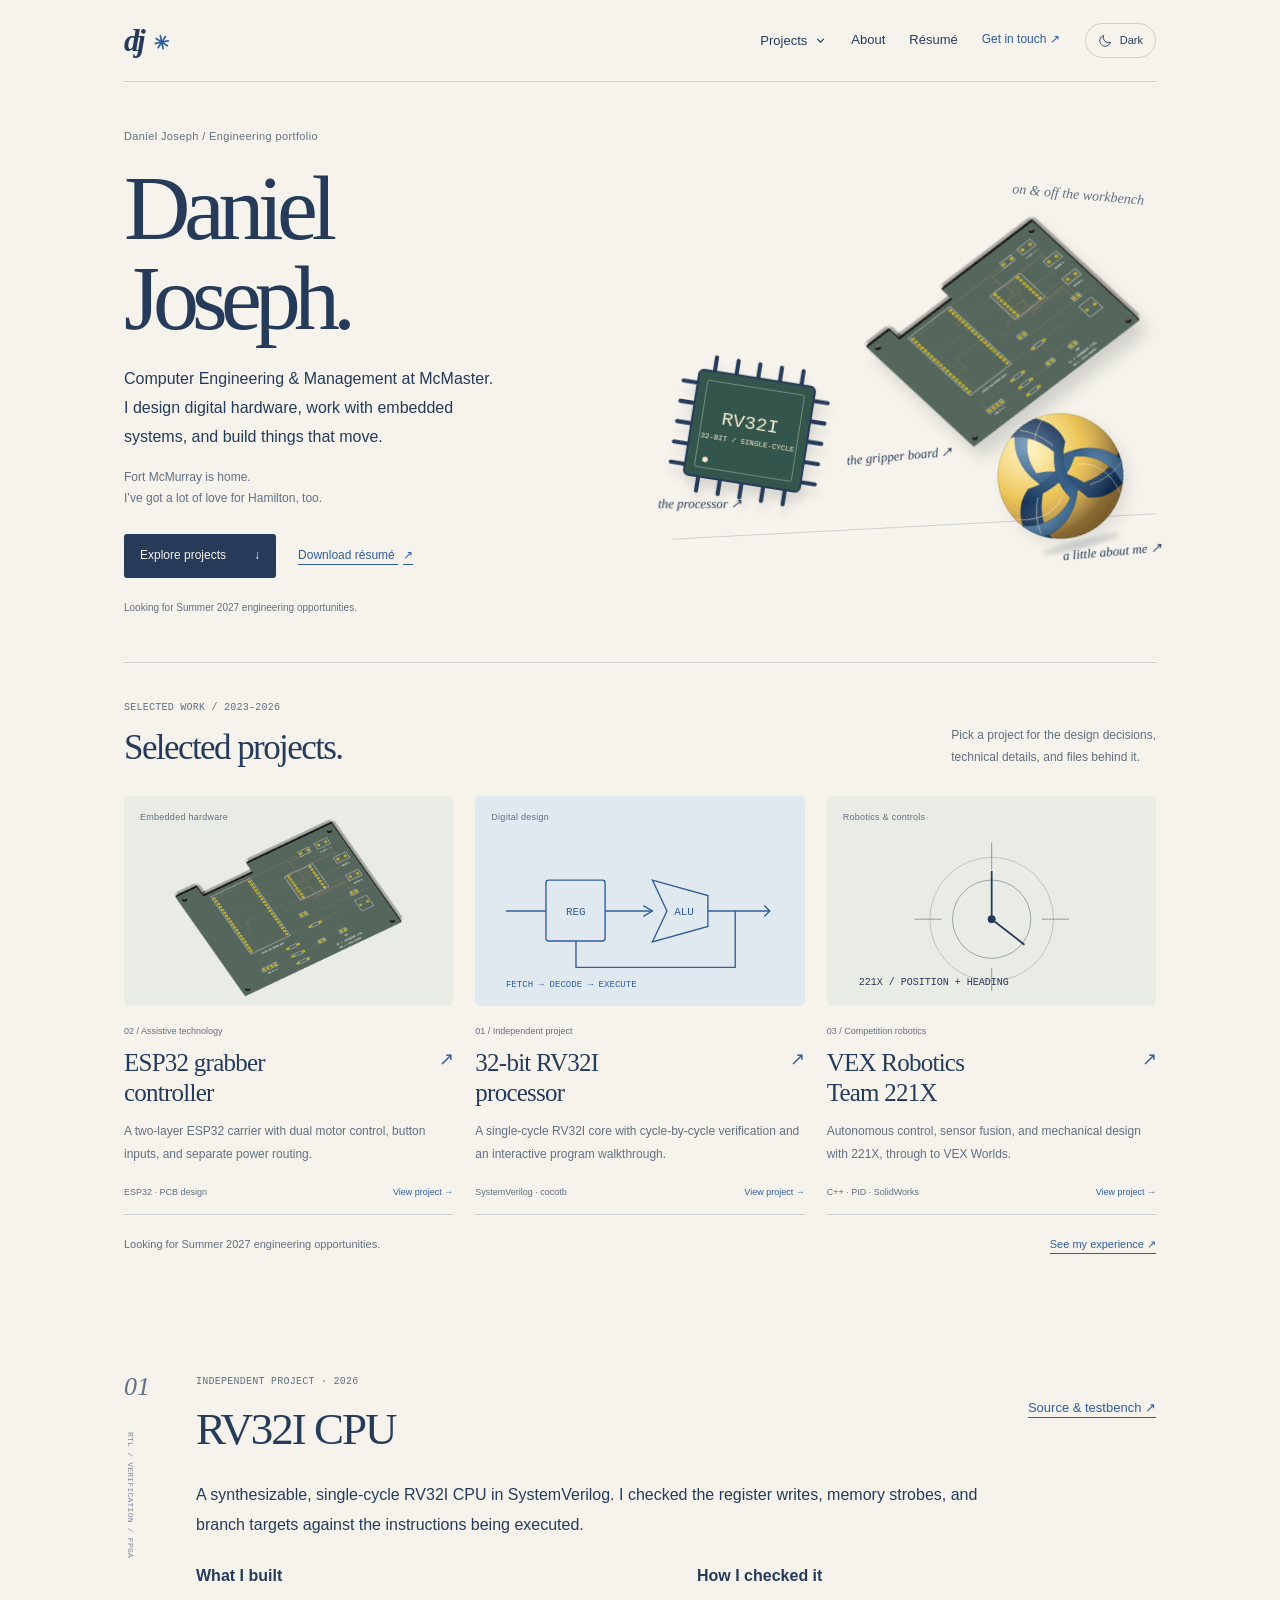
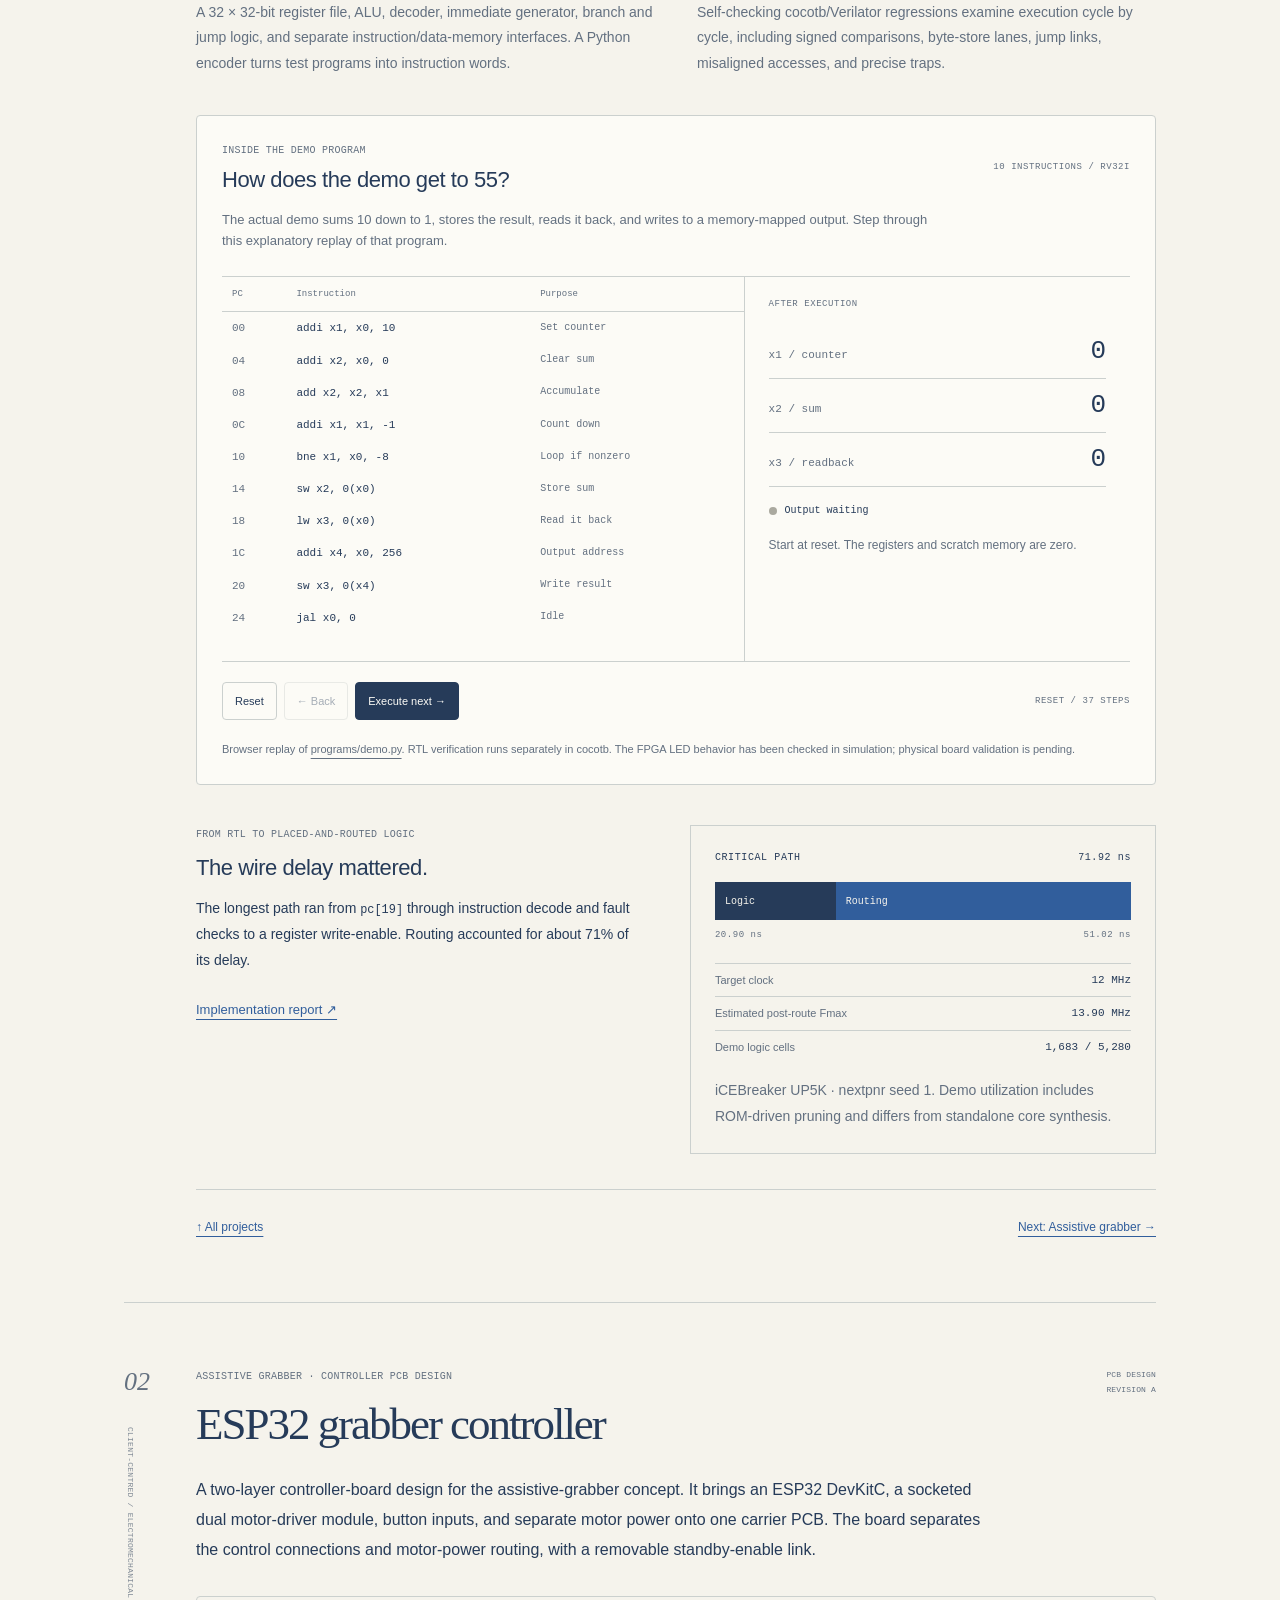
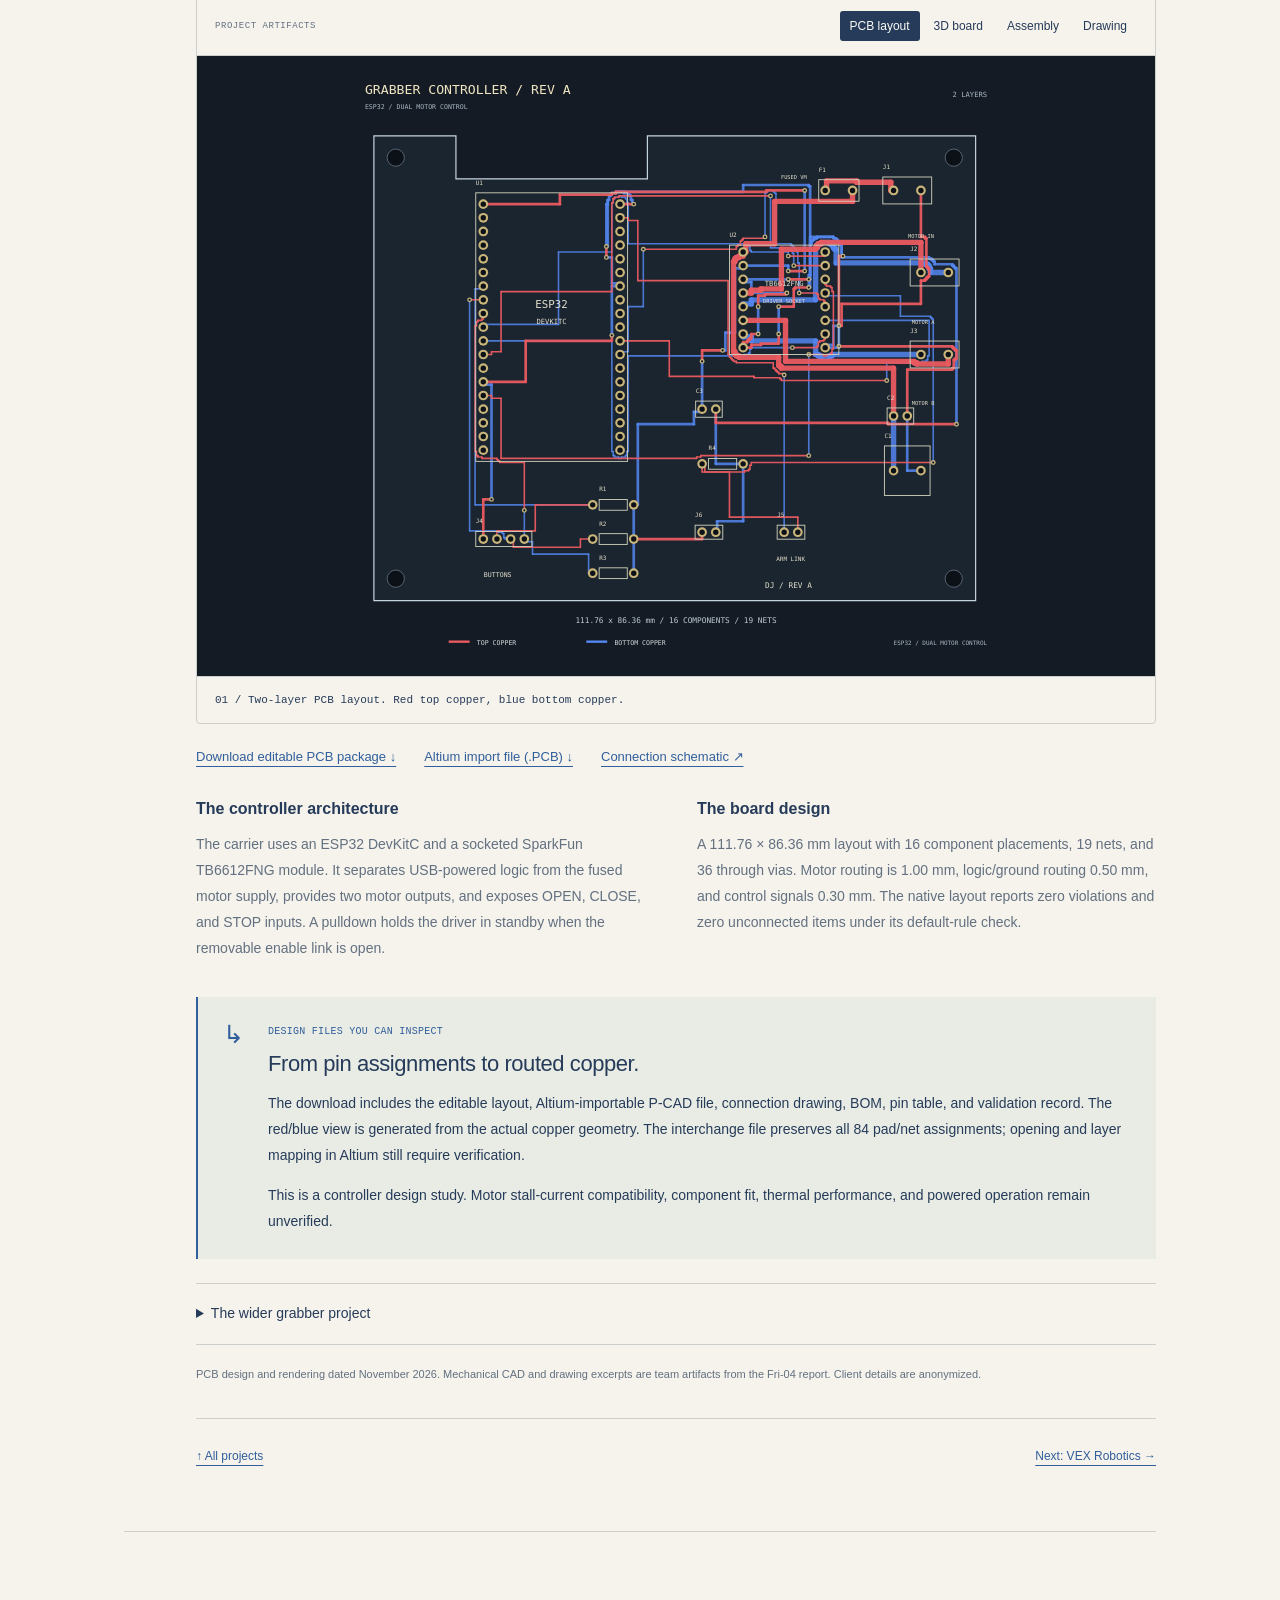
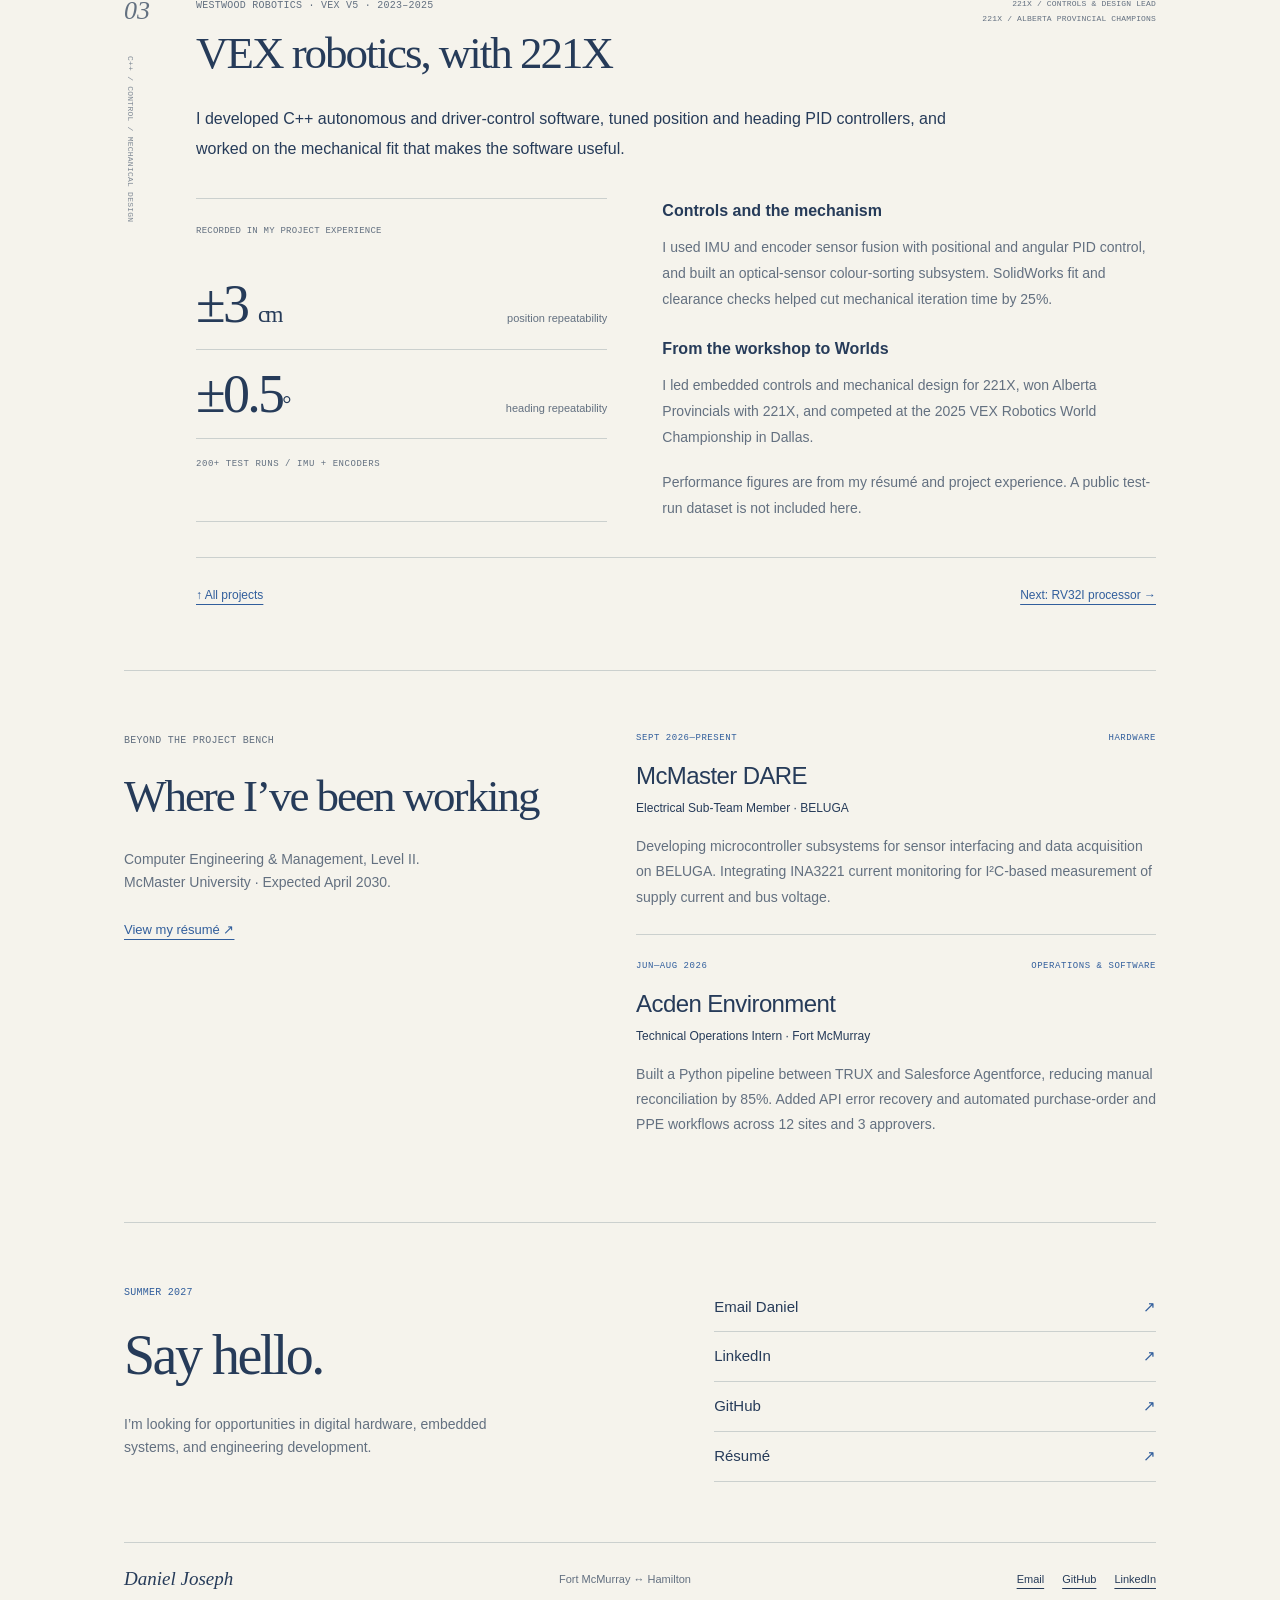
==== commit 5b392a63: "Add intuitive project navigation, visual project directory, and refined volleyball artwork" ====
--- a/index.html
+++ b/index.html
@@ -7,36 +7,39 @@
   <meta name="theme-color" content="#eeeae1">
   <title>Daniel Joseph</title>
   <script src="theme.js"></script>
-  <link rel="stylesheet" href="style.css">
-  <script src="script.js" defer></script>
-</head>
+  <link rel="stylesheet" href="style.css?v=20261112b">
+  <script src="script.js?v=20261112b" defer></script>
+<script src="navigation.js?v=20261112b" defer></script></head>
 <body>
 <a class="skip" href="#main">Skip to content</a>
 <div class="page">
 <header class="site-header">
   <a class="wordmark" href="index.html" aria-label="Daniel Joseph, home">dj<span aria-hidden="true">✳</span></a>
-  <nav aria-label="Main navigation"><a href="index.html#work">Work</a><a href="about.html">About</a><a href="resume.html">Résumé</a></nav>
+  <nav aria-label="Main navigation"><details class="project-menu"><summary>Projects <svg viewBox="0 0 16 16" aria-hidden="true"><path d="m4 6 4 4 4-4"/></svg></summary><div class="project-dropdown"><p class="dropdown-label">Explore my work</p><a href="index.html#grabber"><span class="nav-project-number">02</span><span><strong>Assistive grabber</strong><small>ESP32 · PCB design · motor control</small></span><span aria-hidden="true">↗</span></a><a href="index.html#cpu"><span class="nav-project-number">01</span><span><strong>RV32I processor</strong><small>SystemVerilog · verification · FPGA</small></span><span aria-hidden="true">↗</span></a><a href="index.html#robotics"><span class="nav-project-number">03</span><span><strong>VEX Robotics · 221X</strong><small>C++ · autonomous control · mechanics</small></span><span aria-hidden="true">↗</span></a><div class="dropdown-bottom"><a href="index.html#work">All projects →</a><a href="index.html#background">Experience →</a></div></div></details><a href="about.html">About</a><a href="resume.html">Résumé</a><a class="nav-contact" href="mailto:danielchacko07@gmail.com">Get in touch ↗</a></nav>
   <button class="theme-toggle" type="button" aria-label="Switch colour theme"><svg class="theme-sun" viewBox="0 0 24 24" aria-hidden="true"><circle cx="12" cy="12" r="4"/><path d="M12 1v3m0 16v3M1 12h3m16 0h3M4 4l2 2m12 12 2 2M4 20l2-2M18 6l2-2"/></svg><svg class="theme-moon" viewBox="0 0 24 24" aria-hidden="true"><path d="M20 15.2A8.8 8.8 0 0 1 8.8 4 8.8 8.8 0 1 0 20 15.2Z"/></svg><span data-theme-label>Dark</span></button>
 </header>
 <main id="main">
 <section class="hero" id="top" aria-labelledby="name">
-  <div class="hero-copy"><p class="hello">Hey, I’m</p><h1 id="name">Daniel<br><em>Joseph.</em></h1>
-    <p class="hero-intro">A Computer Engineering & Management student at McMaster. I’m into hardware, volleyball, road running, and helping people figure out their schoolwork.</p>
+  <div class="hero-copy"><p class="hello">Daniel Joseph / Engineering portfolio</p><h1 id="name">Daniel<br><em>Joseph.</em></h1>
+    <p class="hero-intro">Computer Engineering & Management at McMaster. I design digital hardware, work with embedded systems, and build things that move.</p>
     <p class="home-note">Fort McMurray is home.<br>I’ve got a lot of love for Hamilton, too.</p>
-    <div class="hero-links"><a class="underlink" href="about.html">A bit more about me <span>↗</span></a><a class="underlink" href="mailto:danielchacko07@gmail.com">Say hello <span>↗</span></a></div>
+    <div class="hero-links"><a class="action-link" href="#work">Explore projects <span>↓</span></a><a class="underlink" href="assets/daniel-joseph-resume.pdf" download>Download résumé <span>↗</span></a></div>
     <p class="availability">Looking for Summer 2027 engineering opportunities.</p>
   </div>
   <div class="things" aria-label="A few things from my world">
-    <span class="margin-note">a few things from my world</span>
+    <span class="margin-note">on & off the workbench</span>
     <a class="thing thing-board" href="#grabber"><img src="assets/grabber-pcb-3d.png" width="1400" height="1000" alt="ESP32 controller PCB design"><span>the gripper board ↗</span></a>
     <a class="thing thing-chip" href="#cpu"><svg viewBox="0 0 270 245" role="img" aria-label="A RISC-V processor illustration"><g stroke="var(--ink)" stroke-width="6" stroke-linecap="round"><path d="M70 45V24m32 21V24m32 21V24m32 21V24m32 21V24M70 200v21m32-21v21m32-21v21m32-21v21m32-21v21M48 65H27m21 30H27m21 30H27m21 30H27m21 30H27M219 65h21m-21 30h21m-21 30h21m-21 30h21m-21 30h21"/></g><rect x="48" y="45" width="171" height="155" rx="7" fill="var(--chip)" stroke="var(--ink)" stroke-width="3"/><rect x="62" y="59" width="143" height="127" rx="3" fill="none" stroke="var(--chip-line)"/><text x="133" y="119" fill="var(--chip-text)" text-anchor="middle" font-family="monospace" font-size="28">RV32I</text><text x="133" y="143" fill="var(--chip-text)" text-anchor="middle" font-family="monospace" font-size="11">32-BIT / SINGLE-CYCLE</text><circle cx="76" cy="174" r="4" fill="var(--chip-text)"/></svg><span>the processor ↗</span></a>
-    <a class="thing thing-ball" href="about.html#outside"><svg viewBox="0 0 240 240" role="img" aria-label="A volleyball"><circle cx="120" cy="120" r="99" fill="var(--ball)" stroke="var(--ink)" stroke-width="3"/><g fill="none" stroke="var(--ink)" stroke-width="2.5"><path d="M120 21c-16 23-21 51-13 79 20 9 40 28 48 51 27 4 51-3 69-19M107 100c-25 10-44 29-53 55 9 25 26 45 51 61M155 151c-8 26-25 47-50 65M54 155c-13-22-18-48-11-73M107 100c-2-30 6-55 23-77M155 151c24-6 45-19 61-38M54 155c7-26 23-46 49-59"/><path d="M85 28c-17 23-23 47-17 73M182 45c-22-4-43-1-63 10M214 151c-14 20-32 34-56 39"/></g></svg><span>off the workbench ↗</span></a>
+    <a class="thing thing-ball" href="about.html#outside"><svg viewBox="0 0 280 280" role="img" aria-label="Blue and gold volleyball with curved stitched panels"><defs><radialGradient id="ballGold" cx="32%" cy="24%" r="78%"><stop stop-color="#fff0ab"/><stop offset=".5" stop-color="#edc657"/><stop offset="1" stop-color="#a97727"/></radialGradient><radialGradient id="ballBlue" cx="30%" cy="20%" r="90%"><stop stop-color="#6394b7"/><stop offset=".5" stop-color="#315d88"/><stop offset="1" stop-color="#122e52"/></radialGradient><radialGradient id="ballLight" cx="28%" cy="20%" r="75%"><stop stop-color="#fff" stop-opacity=".28"/><stop offset=".6" stop-color="#fff" stop-opacity="0"/><stop offset="1" stop-color="#081b35" stop-opacity=".27"/></radialGradient><clipPath id="ballClip"><circle cx="140" cy="132" r="108"/></clipPath><filter id="ballShadow"><feGaussianBlur stdDeviation="5"/></filter><pattern id="ballGrain" width="5" height="5" patternUnits="userSpaceOnUse"><circle cx="1" cy="1" r=".65" fill="#fff" opacity=".16"/><circle cx="3.5" cy="3.5" r=".5" fill="#102338" opacity=".14"/></pattern></defs><ellipse cx="147" cy="254" rx="70" ry="7" fill="#102338" opacity=".15" filter="url(#ballShadow)"/><g clip-path="url(#ballClip)"><circle cx="140" cy="132" r="108" fill="url(#ballGold)"/><g fill="url(#ballBlue)" stroke="#162c43" stroke-opacity=".45" stroke-width="1"><path d="M129 21C96 47 87 84 101 118Q144 117 177 153C210 150 237 134 250 112L258 155Q220 194 177 179Q146 132 107 142C73 108 67 61 91 27Z"/><path d="M129 21C96 47 87 84 101 118Q144 117 177 153C210 150 237 134 250 112L258 155Q220 194 177 179Q146 132 107 142C73 108 67 61 91 27Z" transform="rotate(120 140 132)"/><path d="M129 21C96 47 87 84 101 118Q144 117 177 153C210 150 237 134 250 112L258 155Q220 194 177 179Q146 132 107 142C73 108 67 61 91 27Z" transform="rotate(240 140 132)"/></g><g fill="none" stroke="#fff3c4" stroke-opacity=".6" stroke-width="1.4"><path d="M141 24C110 49 101 81 112 110M186 159Q222 156 245 136"/><path d="M141 24C110 49 101 81 112 110M186 159Q222 156 245 136" transform="rotate(120 140 132)"/><path d="M141 24C110 49 101 81 112 110M186 159Q222 156 245 136" transform="rotate(240 140 132)"/></g><circle cx="140" cy="132" r="108" fill="url(#ballGrain)"/><circle cx="140" cy="132" r="108" fill="url(#ballLight)"/></g><circle cx="140" cy="132" r="107.5" fill="none" stroke="#263b59" stroke-opacity=".3"/></svg><span>a little about me ↗</span></a>
     <span class="shelf-line" aria-hidden="true"></span>
   </div>
 </section>
-<section class="home-about" aria-label="A little about me"><span class="little-star" aria-hidden="true">✳</span><p>I like making the most of an opportunity, even when it means taking a chance. That goes for projects, meeting people, and trying something I haven’t done before. <a href="about.html">More about that →</a></p></section>
-<div class="work-index" id="work"><span class="mono">SELECTED WORK / 2023—2026</span><a href="#cpu">01 Processor</a><a href="#grabber">02 Assistive device</a><a href="#robotics">03 Robotics</a></div>
-<article class="case" id="cpu" aria-labelledby="cpu-title">
+
+<section class="project-overview" id="work" aria-labelledby="projects-title"><div class="overview-heading"><div><p class="eyebrow">Selected work / 2023–2026</p><h2 id="projects-title">Selected projects.</h2></div><p>Pick a project for the design decisions,<br>technical details, and files behind it.</p></div><div class="project-grid">
+<a class="project-card pcb-card" href="#grabber"><div class="card-visual"><span class="card-category">Embedded hardware</span><img src="assets/grabber-pcb-3d.png" width="1400" height="1000" alt="Grabber controller PCB" loading="lazy"/></div><div class="card-copy"><span class="card-kicker">02 / Assistive technology</span><h3>ESP32 grabber <br>controller<span>↗</span></h3><p>A two-layer ESP32 carrier with dual motor control, button inputs, and separate power routing.</p><div class="card-meta"><span>ESP32 · PCB design</span><span>View project →</span></div></div></a>
+<a class="project-card cpu-card" href="#cpu"><div class="card-visual"><span class="card-category">Digital design</span><svg viewBox="0 0 340 190" aria-hidden="true"><g fill="none" stroke="currentColor" stroke-width="1.5"><path d="M23 95h44m65 0h52m61 0h68M100 128v29h175V95"/><rect x="67" y="61" width="65" height="67" rx="3"/><path d="m184 61 61 17v34l-61 17 16-34Z"/><path d="m307 89 6 6-6 6M174 89l10 6-10 6"/></g><g fill="currentColor" font-family="monospace" font-size="12"><text x="89" y="99">REG</text><text x="208" y="99">ALU</text><text x="23" y="178" font-size="10">FETCH → DECODE → EXECUTE</text></g></svg></div><div class="card-copy"><span class="card-kicker">01 / Independent project</span><h3>32-bit RV32I <br>processor<span>↗</span></h3><p>A single-cycle RV32I core with cycle-by-cycle verification and an interactive program walkthrough.</p><div class="card-meta"><span>SystemVerilog · cocotb</span><span>View project →</span></div></div></a>
+<a class="project-card vex-card" href="#robotics"><div class="card-visual"><span class="card-category">Robotics & controls</span><svg viewBox="0 0 340 190" aria-hidden="true"><g fill="none" stroke="currentColor" stroke-width="1"><circle cx="170" cy="104" r="68" opacity=".25"/><circle cx="170" cy="104" r="43" opacity=".45"/><path d="M170 20v30m0 108v25M85 104h30m110 0h30" opacity=".5"/><path d="M170 104V51m0 53 36 28" stroke-width="2"/><circle cx="170" cy="104" r="4" fill="currentColor"/></g><text x="24" y="176" fill="currentColor" font-family="monospace" font-size="11">221X / POSITION + HEADING</text></svg></div><div class="card-copy"><span class="card-kicker">03 / Competition robotics</span><h3>VEX Robotics <br>Team 221X<span>↗</span></h3><p>Autonomous control, sensor fusion, and mechanical design with 221X, through to VEX Worlds.</p><div class="card-meta"><span>C++ · PID · SolidWorks</span><span>View project →</span></div></div></a>
+</div><div class="overview-bottom"><span>Looking for Summer 2027 engineering opportunities.</span><a href="index.html#background">See my experience ↗</a></div></section><article class="case" id="cpu" aria-labelledby="cpu-title">
   <div class="case-margin"><span class="case-number">01</span><span class="vertical-note mono">RTL / VERIFICATION / FPGA</span></div>
   <div class="case-body">
     <div class="case-heading"><div><p class="eyebrow">Independent project · 2026</p><h2 id="cpu-title">RV32I CPU</h2></div><a class="underlink" href="https://github.com/danielj34/rv32i-core">Source & testbench ↗</a></div>
@@ -64,6 +67,7 @@
       <p class="footnote">Browser replay of <a href="https://github.com/danielj34/rv32i-core/blob/main/programs/demo.py">programs/demo.py</a>. RTL verification runs separately in cocotb. The FPGA LED behavior has been checked in simulation; physical board validation is pending.</p>
     </section>
     <div class="implementation"><div><p class="eyebrow">From RTL to placed-and-routed logic</p><h3>The wire delay mattered.</h3><p>The longest path ran from <code>pc[19]</code> through instruction decode and fault checks to a register write-enable. Routing accounted for about 71% of its delay.</p><a class="underlink" href="https://github.com/danielj34/rv32i-core/blob/main/docs/implementation.md">Implementation report ↗</a></div><div class="timing-panel"><div class="timing-title mono"><span>CRITICAL PATH</span><span>71.92 ns</span></div><div class="timing-bar" role="img" aria-label="Critical path delay, 20.90 nanoseconds of logic and 51.02 nanoseconds of routing"><span class="logic">Logic</span><span class="routing">Routing</span></div><div class="timing-key mono"><span>20.90 ns</span><span>51.02 ns</span></div><dl class="implementation-stats"><div><dt>Target clock</dt><dd>12 MHz</dd></div><div><dt>Estimated post-route Fmax</dt><dd>13.90 MHz</dd></div><div><dt>Demo logic cells</dt><dd>1,683 / 5,280</dd></div></dl><p class="footnote">iCEBreaker UP5K · nextpnr seed 1. Demo utilization includes ROM-driven pruning and differs from standalone core synthesis.</p></div></div>
+<div class="case-wayfinding"><a href="#work">↑ All projects</a><a href="#grabber">Next: Assistive grabber →</a></div>
   </div>
 </article>
 <article class="case" id="grabber" aria-labelledby="grabber-title">
@@ -80,6 +84,7 @@
     <div class="decision-note"><span class="note-mark" aria-hidden="true">↳</span><div><p class="eyebrow">Design files you can inspect</p><h3>From pin assignments to routed copper.</h3><p>The download includes the editable layout, Altium-importable P-CAD file, connection drawing, BOM, pin table, and validation record. The red/blue view is generated from the actual copper geometry. The interchange file preserves all 84 pad/net assignments; opening and layer mapping in Altium still require verification.</p><p>This is a controller design study. Motor stall-current compatibility, component fit, thermal performance, and powered operation remain unverified.</p></div></div>
     <details class="prototype-history"><summary>The wider grabber project</summary><div class="prose"><p>The original ENGINEER 1P13 team project developed a wheelchair-mounted grabber around limited hand dexterity and reach. My work included concept development, embedded/PCB prototyping, and electromechanical integration. The team iterated three prototypes.</p><p>The completed team prototype used a simpler 2P2T switch circuit after reliability and usability problems with the initial electronics. The PCB is presented here as a design project. CAD views and the engineering drawing show the team’s mechanical design.</p></div></details>
     <p class="footnote">PCB design and rendering dated November 2026. Mechanical CAD and drawing excerpts are team artifacts from the Fri-04 report. Client details are anonymized.</p>
+<div class="case-wayfinding"><a href="#work">↑ All projects</a><a href="#robotics">Next: VEX Robotics →</a></div>
   </div>
 </article>
 <article class="case" id="robotics" aria-labelledby="robotics-title">
@@ -88,6 +93,7 @@
     <div class="case-heading"><div><p class="eyebrow">Westwood Robotics · VEX V5 · 2023–2025</p><h2 id="robotics-title">VEX robotics, with 221X</h2></div><span class="project-note mono">221X / CONTROLS & DESIGN LEAD<br>221X / ALBERTA PROVINCIAL CHAMPIONS</span></div>
     <p class="lead">I developed C++ autonomous and driver-control software, tuned position and heading PID controllers, and worked on the mechanical fit that makes the software useful.</p>
     <div class="robotics-layout"><div class="robotics-results"><p class="eyebrow">Recorded in my project experience</p><div class="result-line"><strong>±3 <small>cm</small></strong><span>position repeatability</span></div><div class="result-line"><strong>±0.5<small>°</small></strong><span>heading repeatability</span></div><p class="mono">200+ TEST RUNS / IMU + ENCODERS</p></div><div class="prose"><h3>Controls and the mechanism</h3><p>I used IMU and encoder sensor fusion with positional and angular PID control, and built an optical-sensor colour-sorting subsystem. SolidWorks fit and clearance checks helped cut mechanical iteration time by 25%.</p><h3>From the workshop to Worlds</h3><p>I led embedded controls and mechanical design for 221X, won Alberta Provincials with 221X, and competed at the 2025 VEX Robotics World Championship in Dallas.</p><p class="footnote">Performance figures are from my résumé and project experience. A public test-run dataset is not included here.</p></div></div>
+<div class="case-wayfinding"><a href="#work">↑ All projects</a><a href="#cpu">Next: RV32I processor →</a></div>
   </div>
 </article>
 <section class="background" id="background" aria-labelledby="background-title">
--- a/style.css
+++ b/style.css
@@ -448,3 +448,135 @@
  .thing { transition: none; }
  .thing:hover, .thing:focus-visible { transform: none; }
 }
+
+/* A project directory, with the personal objects kept as a quiet signature. */
+html { scroll-padding-top: 105px; }
+.site-header { position: sticky; top: 0; z-index: 20; min-height: 82px; background: var(--paper); border-bottom: 1px solid var(--line); gap: 25px; }
+.site-header nav { align-items: center; gap: 24px; font-size: 13px; }
+.wordmark { font-size: 31px; }
+.nav-contact { font-size: 12px; color: var(--accent); }
+.project-menu { position: relative; }
+.project-menu summary { display: flex; gap: 7px; align-items: center; cursor: pointer; list-style: none; padding: 12px 0; }
+.project-menu summary::-webkit-details-marker { display: none; }
+.project-menu summary svg { width: 13px; height: 13px; fill: none; stroke: currentColor; stroke-width: 1.5; transition: transform .18s; }
+.project-menu[open] summary svg { transform: rotate(180deg); }
+summary:focus-visible { outline: 2px solid var(--accent); outline-offset: 5px; }
+.project-dropdown { position: absolute; top: calc(100% + 6px); left: -24px; width: 365px; border: 1px solid var(--line); background: var(--white); box-shadow: 0 14px 35px #00000018; border-radius: 8px; padding: 20px 10px 8px; }
+.dropdown-label { font-size: 10px; letter-spacing: .06em; text-transform: uppercase; color: var(--muted); padding: 0 14px 12px; }
+.site-header .project-dropdown > a { display: grid; grid-template-columns: 23px 1fr 15px; align-items: center; gap: 10px; border: 0; padding: 14px; border-radius: 4px; }
+.site-header .project-dropdown > a:hover, .site-header .project-dropdown > a:focus-visible { background: var(--selected); }
+.nav-project-number { font: italic 15px Georgia,serif; color: var(--muted); }
+.project-dropdown strong { display: block; font-size: 14px; font-weight: 600; }
+.project-dropdown small { display: block; font-size: 11px; color: var(--muted); margin-top: 2px; }
+.dropdown-bottom { display: flex; justify-content: space-between; border-top: 1px solid var(--line); margin-top: 8px; padding: 12px 14px 6px; font-size: 11px; }
+.hero { padding: 45px 0 46px; min-height: 540px; }
+.hero .hello { font-size: 11px; letter-spacing: .035em; color: var(--muted); }
+.hero h1 { font-size: clamp(70px,7.6vw,92px); margin-block: 18px 22px; }
+.hero-intro { max-width: 375px; font-size: 16px; line-height: 1.8; }
+.hero-links { align-items: center; gap: 22px; margin-top: 24px; }
+.hero-links .underlink { margin-top: 0; font-size: 12px; }
+.action-link { display: inline-flex; align-items: center; justify-content: space-between; gap: 28px; padding: 12px 16px; background: var(--ink); color: var(--paper); font-size: 12px; text-decoration: none; border-radius: 3px; }
+.action-link:hover { color: var(--paper); background: var(--accent); }
+.home-note { font-size: 12px; margin-top: 15px; }
+.availability { font-size: 10px; margin-top: 22px; }
+.things { height: 370px; }
+.margin-note { top: 0; font-size: 14px; }
+.thing-board { width: 310px; top: 35px; right: -2px; }
+.thing-chip { width: 185px; top: 160px; left: -2px; }
+.thing-ball { width: 163px; bottom: -5px; right: 13px; transform: rotate(-14deg); }
+.thing-ball svg { filter: drop-shadow(4px 8px 7px #00000015); }
+.thing-ball > span { bottom: -8px; right: 0; }
+.shelf-line { bottom: 30px; }
+.project-overview { padding: 35px 0 55px; border-top: 1px solid var(--line); }
+.overview-heading { display: flex; align-items: end; justify-content: space-between; gap: 25px; margin-bottom: 27px; }
+.overview-heading .eyebrow { margin-bottom: 10px; }
+.overview-heading h2 { font-size: 35px; }
+.overview-heading > p { font-size: 12px; line-height: 1.8; color: var(--muted); }
+.project-grid { display: grid; grid-template-columns: repeat(3,minmax(0,1fr)); gap: 22px; }
+.project-card { min-width: 0; text-decoration: none; display: flex; flex-direction: column; border-bottom: 1px solid var(--line); }
+.card-visual { position: relative; height: 210px; background: var(--soft); overflow: hidden; border-radius: 5px; color: var(--accent); }
+.card-category { position: absolute; top: 14px; left: 16px; font-size: 9px; letter-spacing: .03em; z-index: 1; color: var(--muted); }
+.card-visual img { width: 100%; height: 100%; object-fit: contain; padding: 21px 16px 5px; transition: transform .3s; }
+.card-visual svg { width: 100%; height: 100%; padding: 20px 10px 0; }
+.cpu-card .card-visual { background: var(--selected); }
+.vex-card .card-visual { background: var(--soft); color: var(--ink); }
+.card-copy { padding: 18px 0 14px; flex: 1; display: flex; flex-direction: column; }
+.card-kicker { font-size: 9px; color: var(--muted); }
+.card-copy h3 { font: 25px/1.2 Georgia,serif; letter-spacing: -.03em; position: relative; margin: 10px 0 12px; padding-right: 18px; }
+.card-copy h3 > span { position: absolute; right: 0; top: 0; font: 18px sans-serif; color: var(--accent); transition: transform .2s; }
+.card-copy p { font-size: 12px; line-height: 1.85; color: var(--muted); margin-bottom: 20px; }
+.card-meta { display: flex; justify-content: space-between; gap: 7px; font-size: 9px; margin-top: auto; color: var(--muted); }
+.card-meta span:last-child { color: var(--accent); white-space: nowrap; }
+.project-card:hover .card-visual img { transform: rotate(-3deg) scale(1.05); }
+.project-card:hover h3 > span { transform: translate(3px,-3px); }
+.project-card:hover h3 { color: var(--accent); }
+.overview-bottom { display: flex; justify-content: space-between; gap: 15px; margin-top: 20px; font-size: 11px; color: var(--muted); }
+.overview-bottom a { color: var(--accent); }
+.case-wayfinding { display: flex; justify-content: space-between; gap: 20px; padding-top: 28px; margin-top: 35px; border-top: 1px solid var(--line); font-size: 12px; color: var(--accent); }
+@media (max-width: 900px) {
+ .nav-contact { display: none; }
+ .project-grid { gap: 17px; }
+ .card-visual { height: 170px; }
+ .card-copy h3 { font-size: 22px; }
+ .card-meta { flex-direction: column; gap: 8px; }
+ .thing-board { width: 270px; }
+ .thing-chip { width: 165px; }
+ .thing-ball { width: 145px; }
+ .hero-links { gap: 16px; }
+}
+@media (max-width: 760px) {
+ html { scroll-padding-top: 90px; }
+ .site-header { min-height: 74px; gap: 18px; }
+ .site-header nav { gap: 20px; font-size: 12px; }
+ .project-dropdown { position: fixed; left: 6%; right: 6%; top: 68px; width: auto; max-height: calc(100dvh - 90px); overflow-y: auto; }
+ .hero { padding-block: 32px; gap: 25px; }
+ .hero h1 { font-size: 78px; }
+ .hero-intro { max-width: 440px; }
+ .hero-links { gap: 22px; }
+ .things { height: 290px; max-width: 370px; }
+ .thing-board { width: 250px; top: 15px; right: -3px; }
+ .thing-chip { width: 155px; top: 105px; }
+ .thing-ball { width: 135px; bottom: -5px; right: 12px; }
+ .margin-note { top: 0; font-size: 12px; }
+ .overview-heading { display: block; }
+ .overview-heading h2 { font-size: 32px; }
+ .overview-heading > p { margin-top: 13px; }
+ .overview-heading br { display: none; }
+ .project-grid { grid-template-columns: 1fr; gap: 25px; }
+ .project-card { display: grid; grid-template-columns: 35% 1fr; gap: 18px; align-items: center; padding-bottom: 22px; }
+ .card-visual { height: 165px; }
+ .card-category { display: none; }
+ .card-visual img { padding: 0; transform: scale(1.2); }
+ .card-visual svg { padding: 0; width: 165%; max-width: none; margin-left: -32%; }
+ .card-copy { padding: 0; }
+ .card-copy h3 { font-size: 23px; margin-block: 8px; }
+ .card-copy h3 br { display: none; }
+ .card-copy p { font-size: 12px; margin-bottom: 12px; }
+ .card-meta { flex-direction: row; flex-wrap: wrap; }
+ .overview-bottom { flex-direction: column; gap: 8px; }
+ .project-overview { padding-bottom: 35px; }
+ .case-wayfinding { font-size: 11px; }
+}
+@media (max-width: 370px) {
+ .site-header { gap: 12px; }
+ .site-header nav { gap: 15px; font-size: 11px; }
+ .wordmark { font-size: 28px; }
+ .wordmark span { font-size: 15px; margin-left: 0; }
+ .hero h1 { font-size: 70px; }
+ .hero-links { gap: 14px; }
+ .action-link { gap: 15px; padding: 12px; }
+ .hero-links .underlink { font-size: 11px; }
+ .thing-board { width: 218px; }
+ .thing-chip { width: 140px; }
+ .thing-ball { width: 122px; right: 0; }
+ .card-copy h3 { font-size: 21px; }
+ .project-card { grid-template-columns: 30% 1fr; gap: 15px; }
+}
+@media (prefers-reduced-motion: reduce) {
+ html { scroll-behavior: auto; }
+ .card-visual img, .card-copy h3 > span, .project-menu summary svg { transition: none; }
+ .project-card:hover .card-visual img { transform: none; }
+}
+
+.thing-board > span { right: auto; left: -25px; bottom: 4px; }
+@media (max-width: 760px) { .thing-board > span { left: -8px; bottom: 0; font-size: 12px; } }
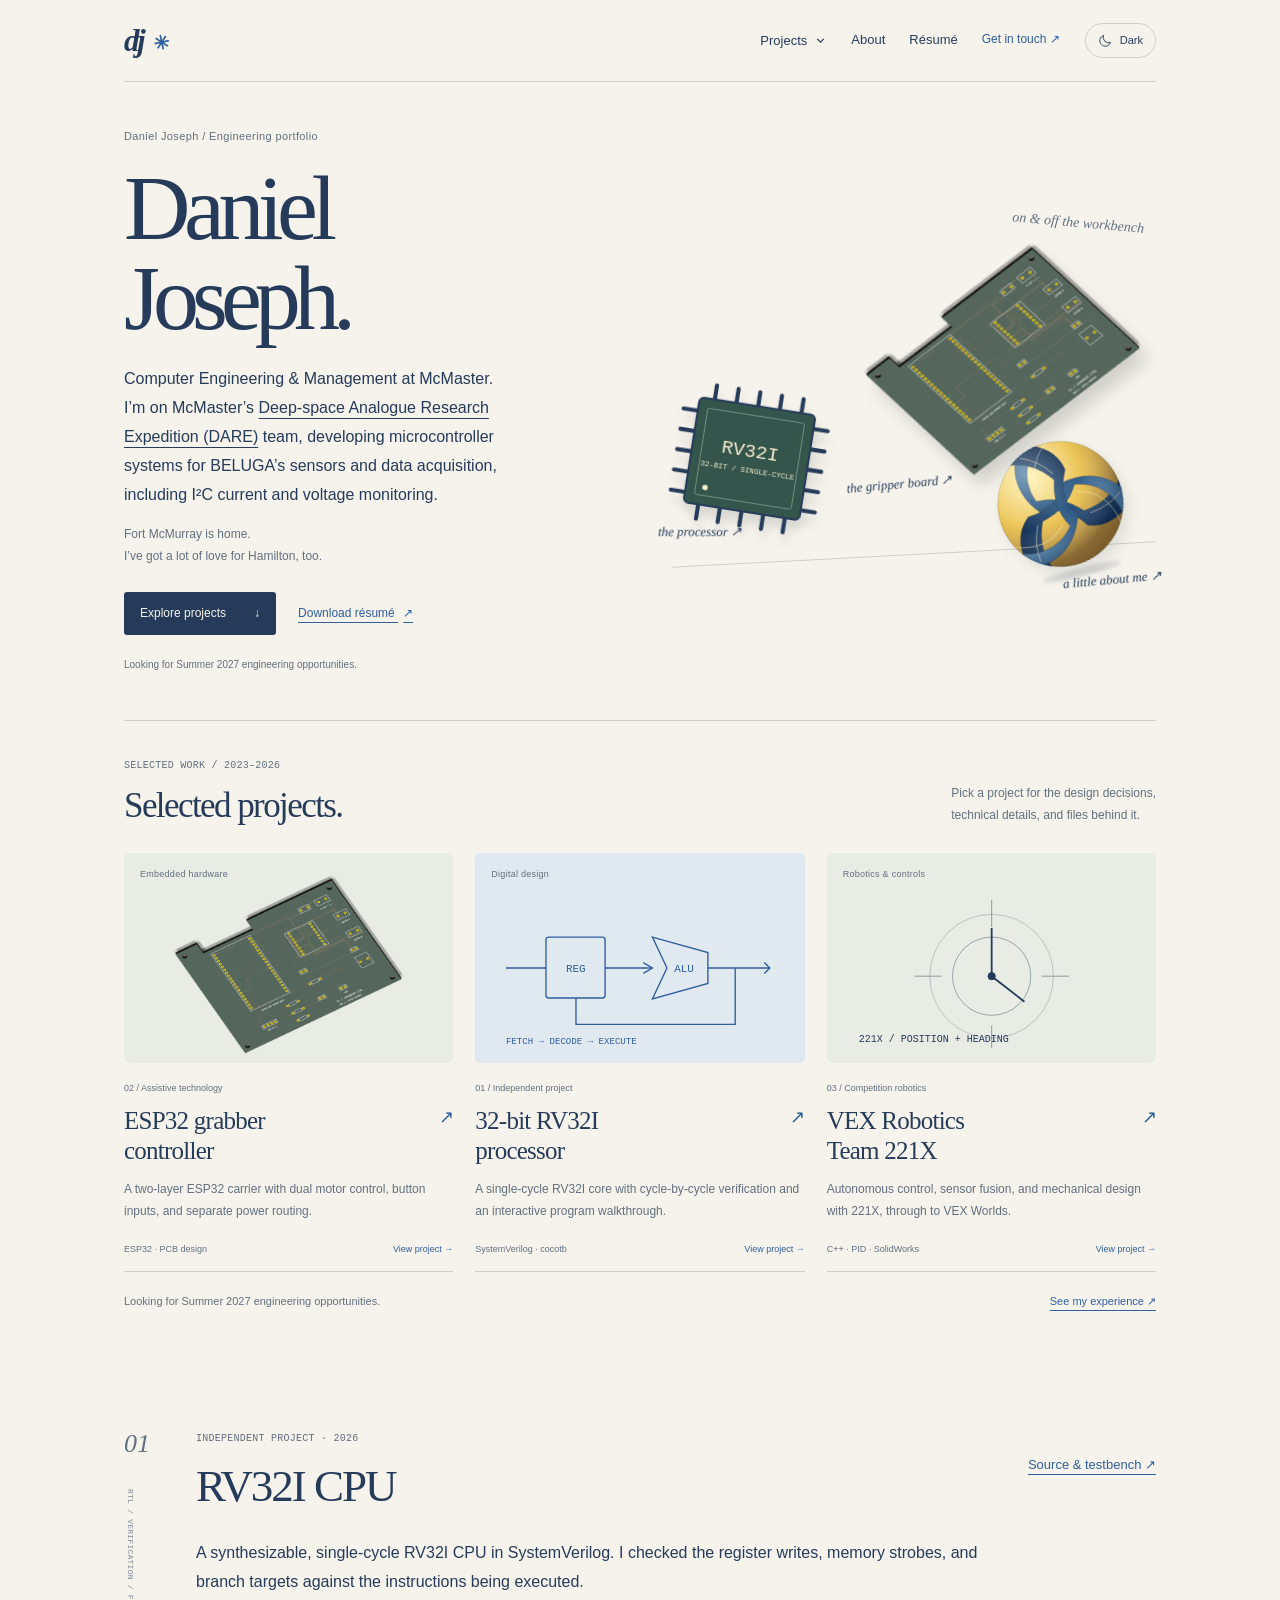
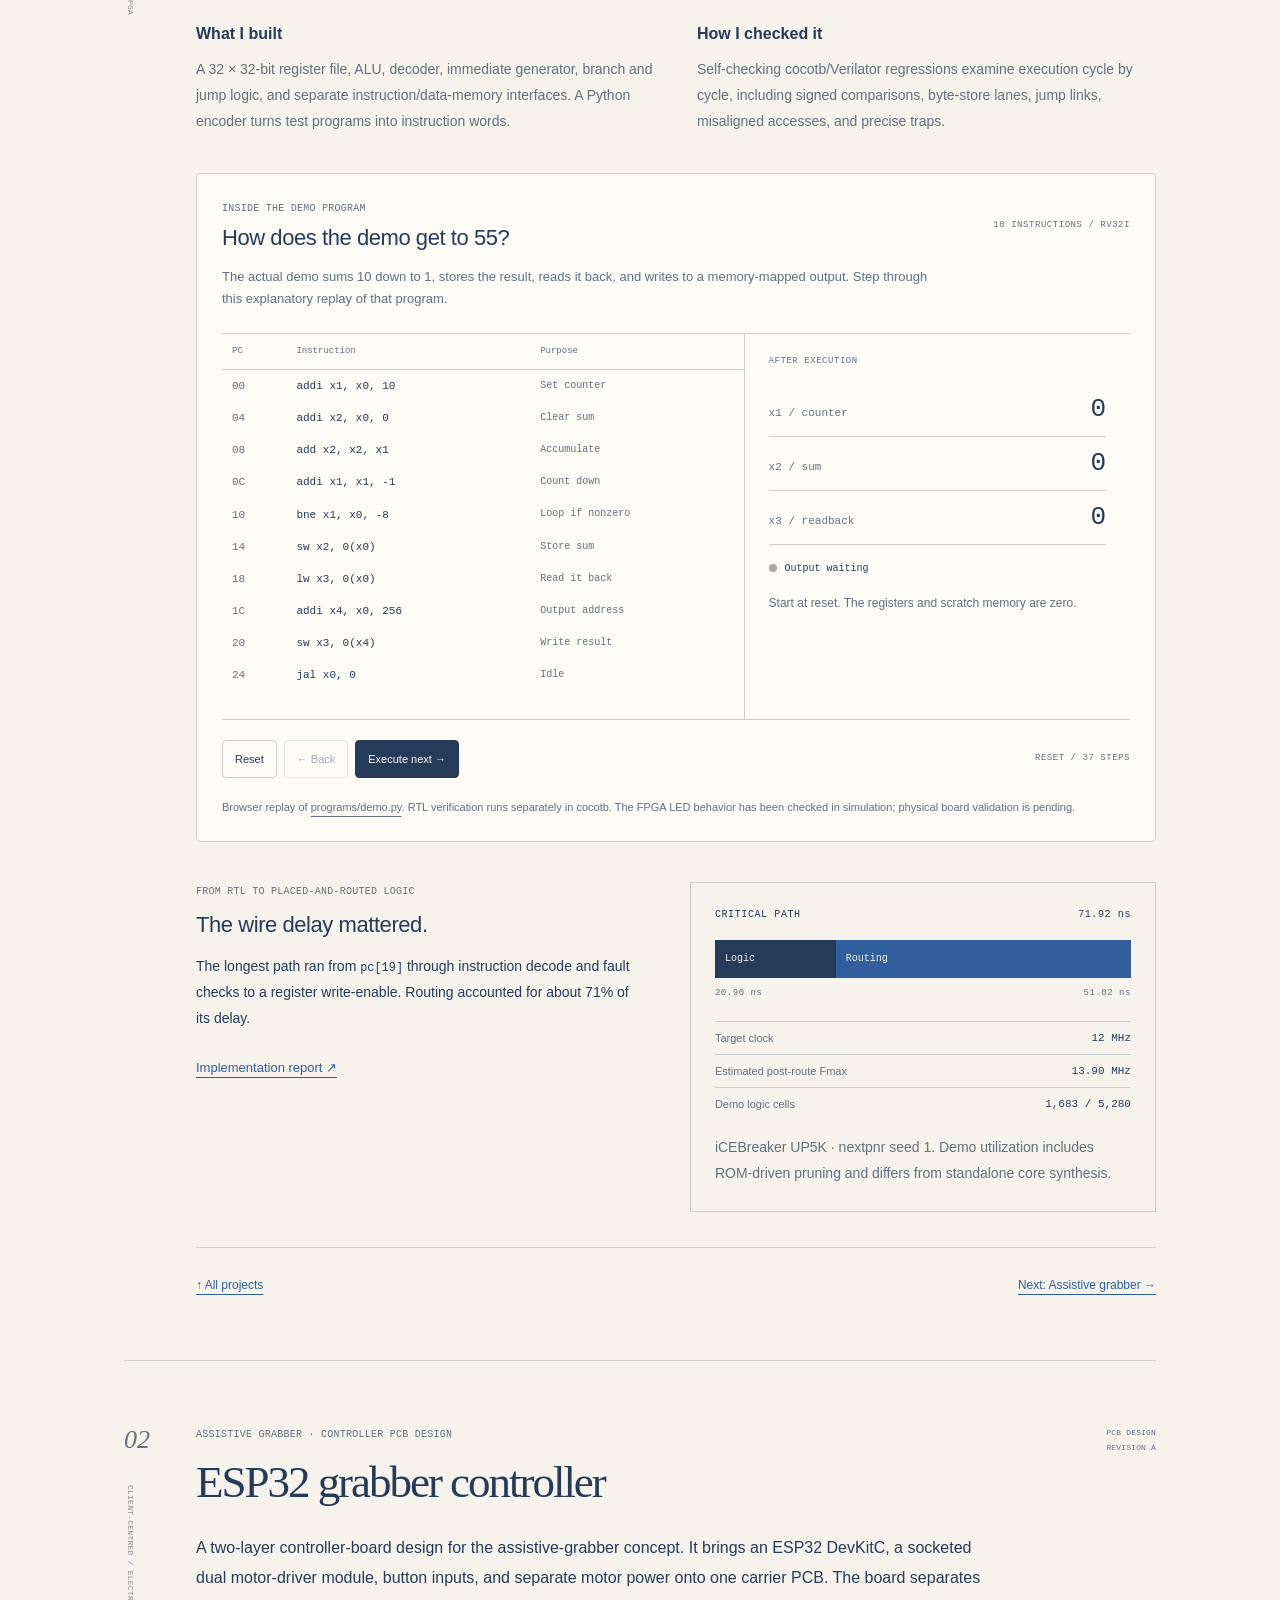
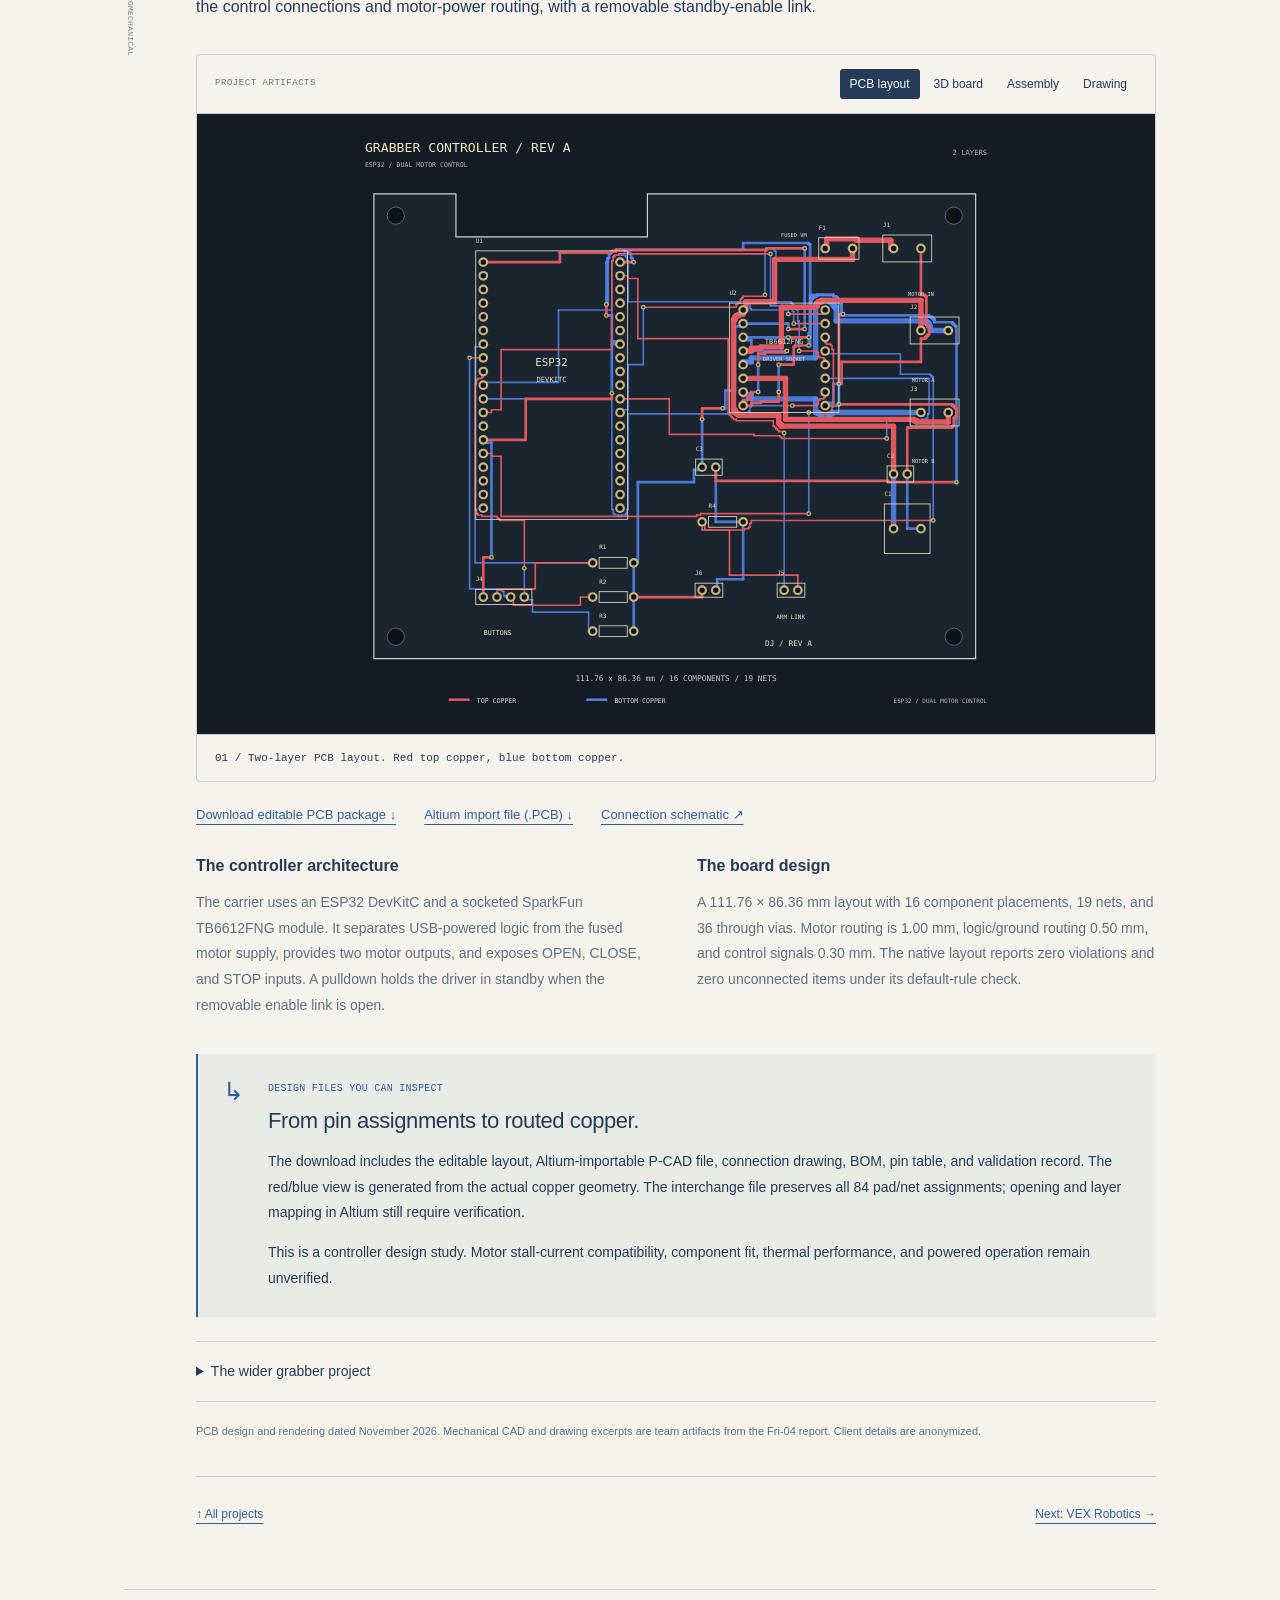
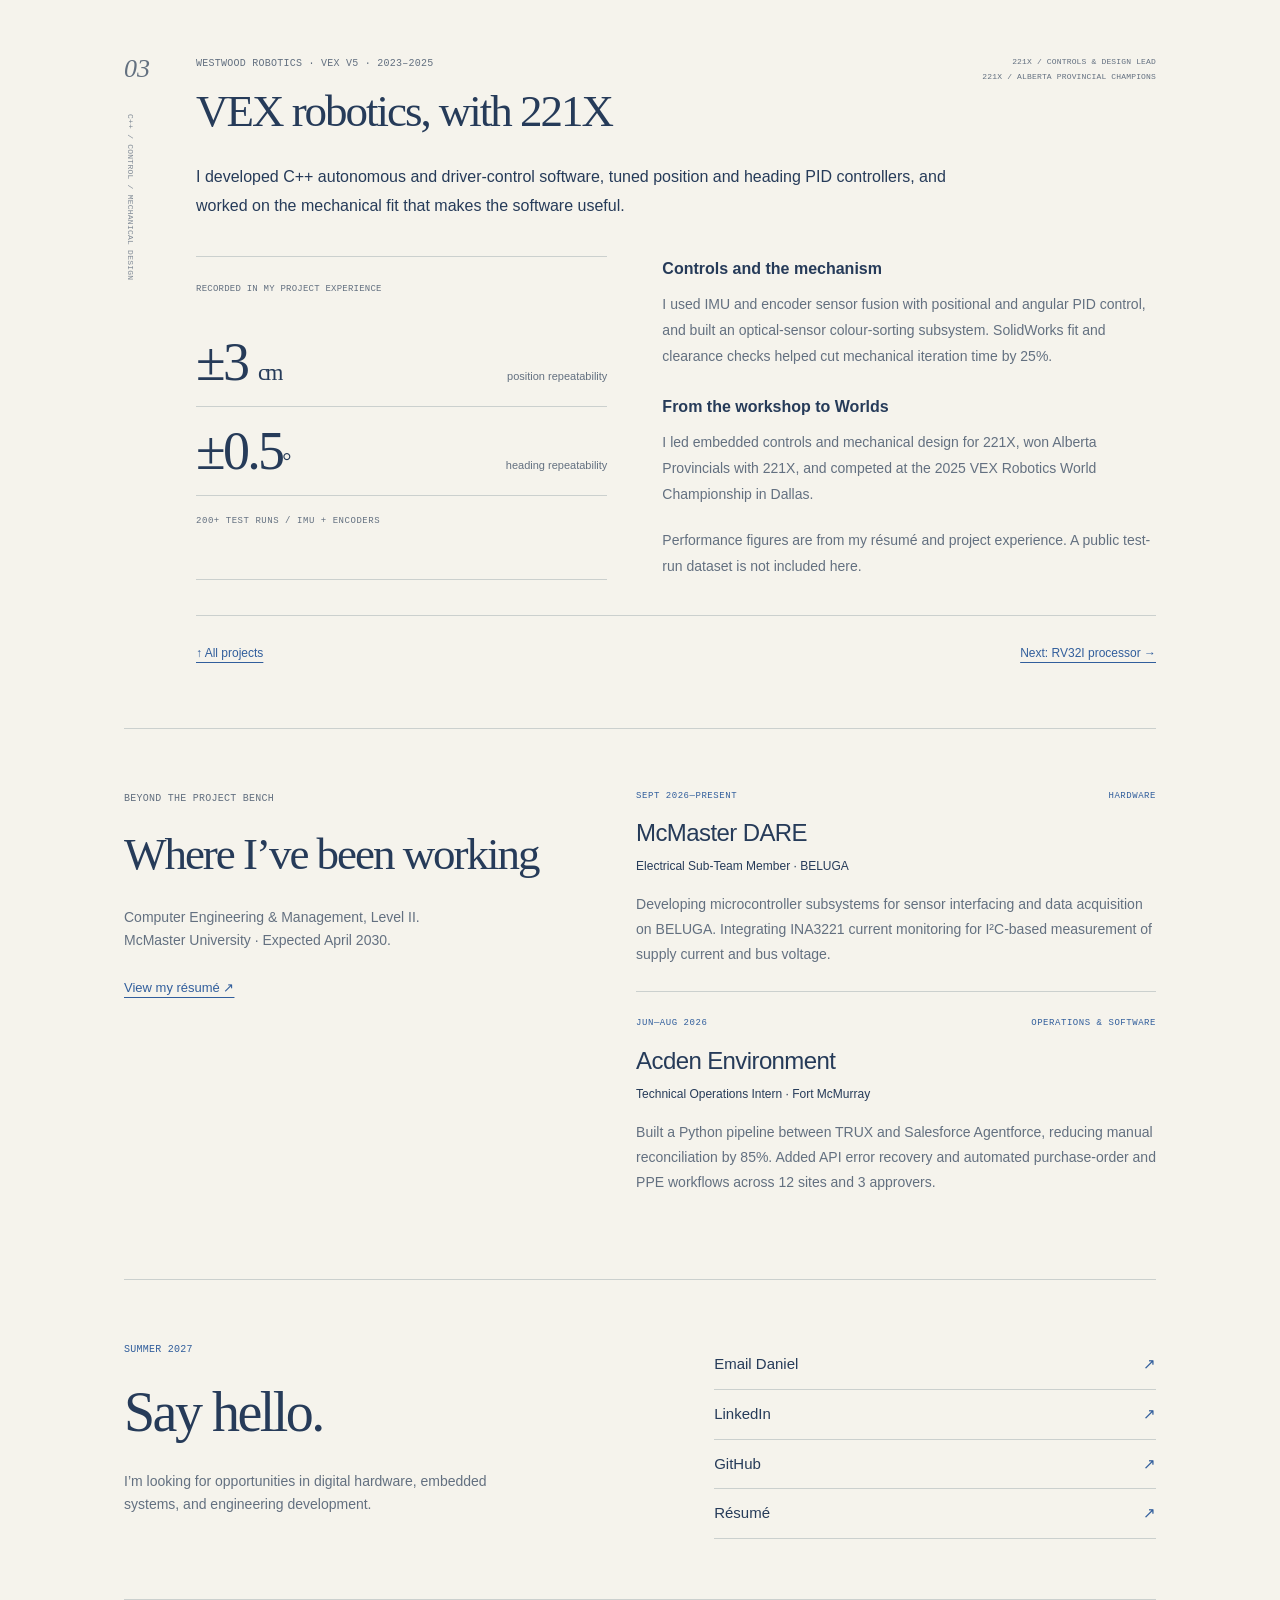
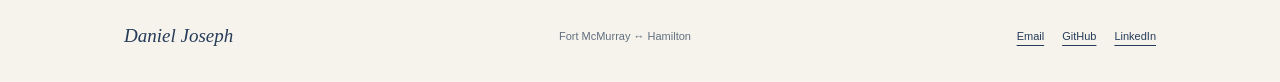
==== commit 898787e7: "Highlight McMaster DARE microcontroller and sensor work in homepage introduction" ====
--- a/index.html
+++ b/index.html
@@ -21,7 +21,7 @@
 <main id="main">
 <section class="hero" id="top" aria-labelledby="name">
   <div class="hero-copy"><p class="hello">Daniel Joseph / Engineering portfolio</p><h1 id="name">Daniel<br><em>Joseph.</em></h1>
-    <p class="hero-intro">Computer Engineering & Management at McMaster. I design digital hardware, work with embedded systems, and build things that move.</p>
+    <p class="hero-intro">Computer Engineering & Management at McMaster. I’m on McMaster’s <a href="#background">Deep-space Analogue Research Expedition (DARE)</a> team, developing microcontroller systems for BELUGA’s sensors and data acquisition, including I²C current and voltage monitoring.</p>
     <p class="home-note">Fort McMurray is home.<br>I’ve got a lot of love for Hamilton, too.</p>
     <div class="hero-links"><a class="action-link" href="#work">Explore projects <span>↓</span></a><a class="underlink" href="assets/daniel-joseph-resume.pdf" download>Download résumé <span>↗</span></a></div>
     <p class="availability">Looking for Summer 2027 engineering opportunities.</p>
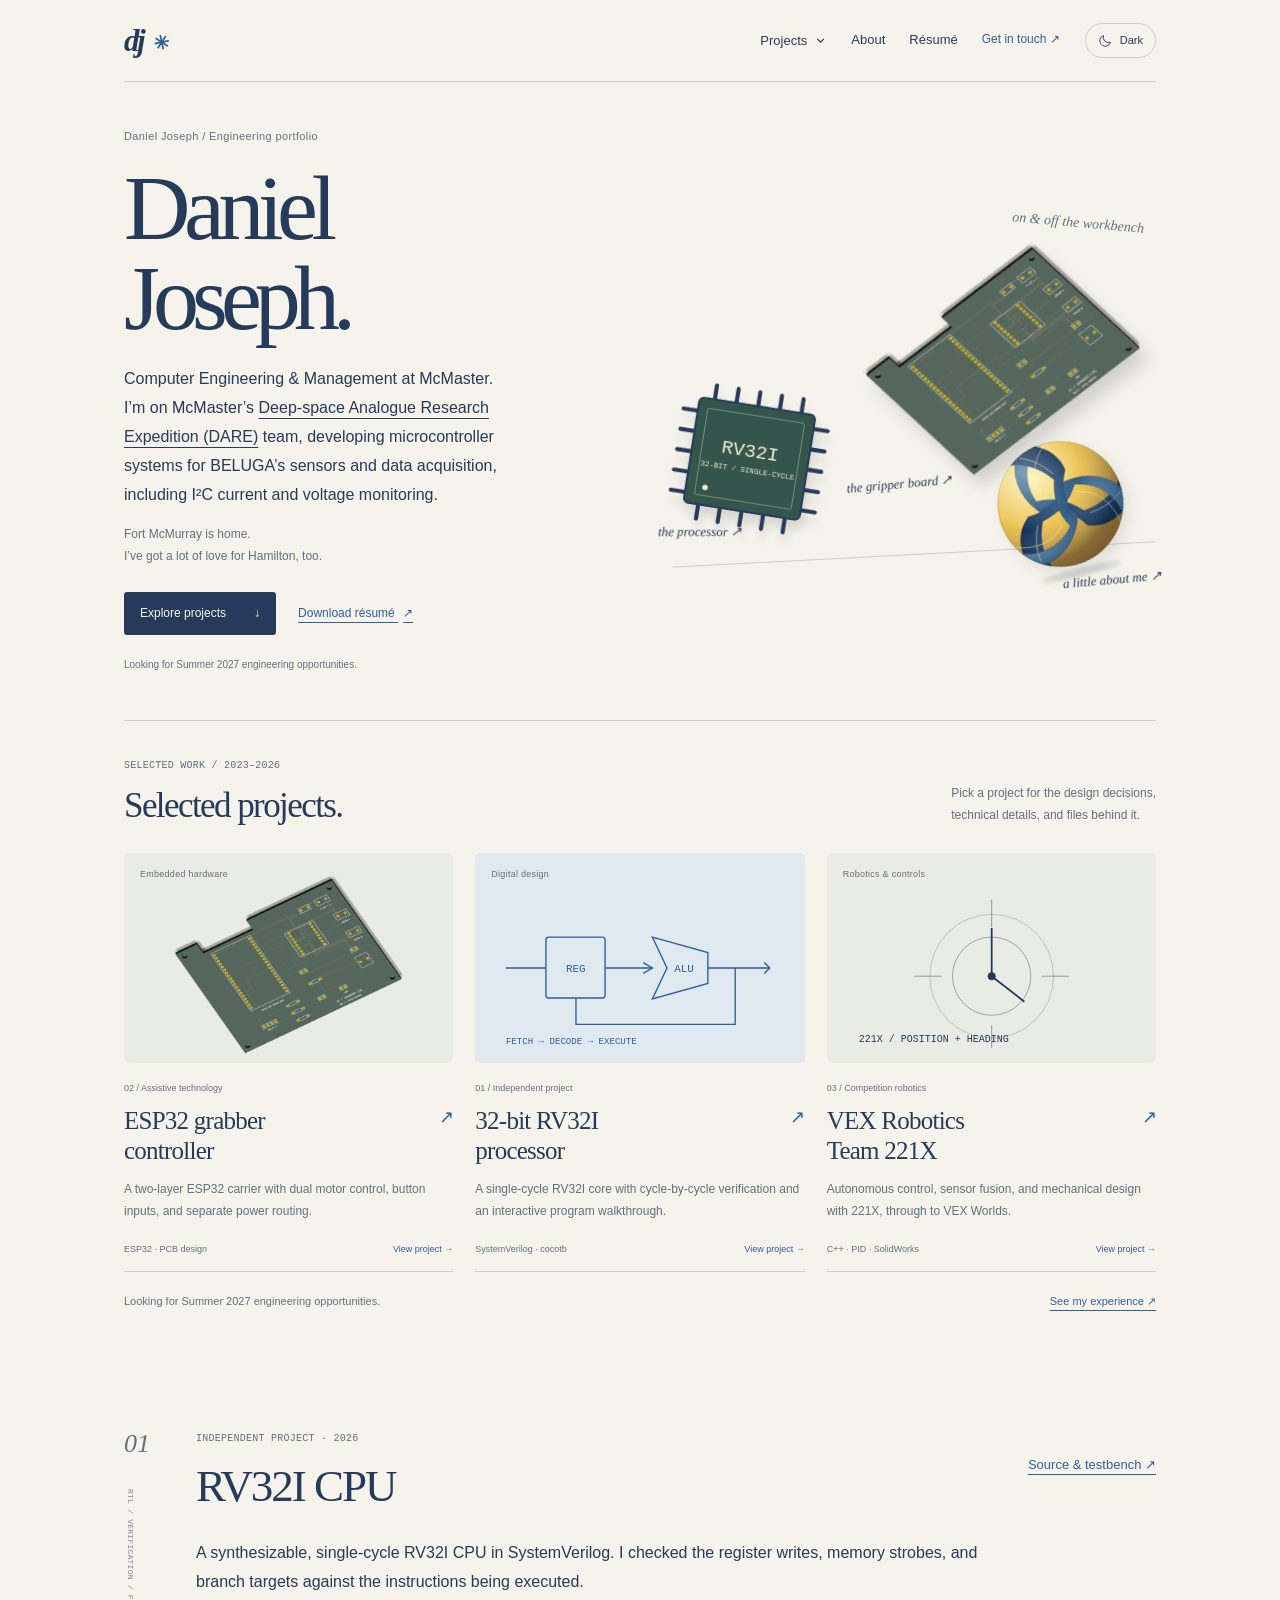
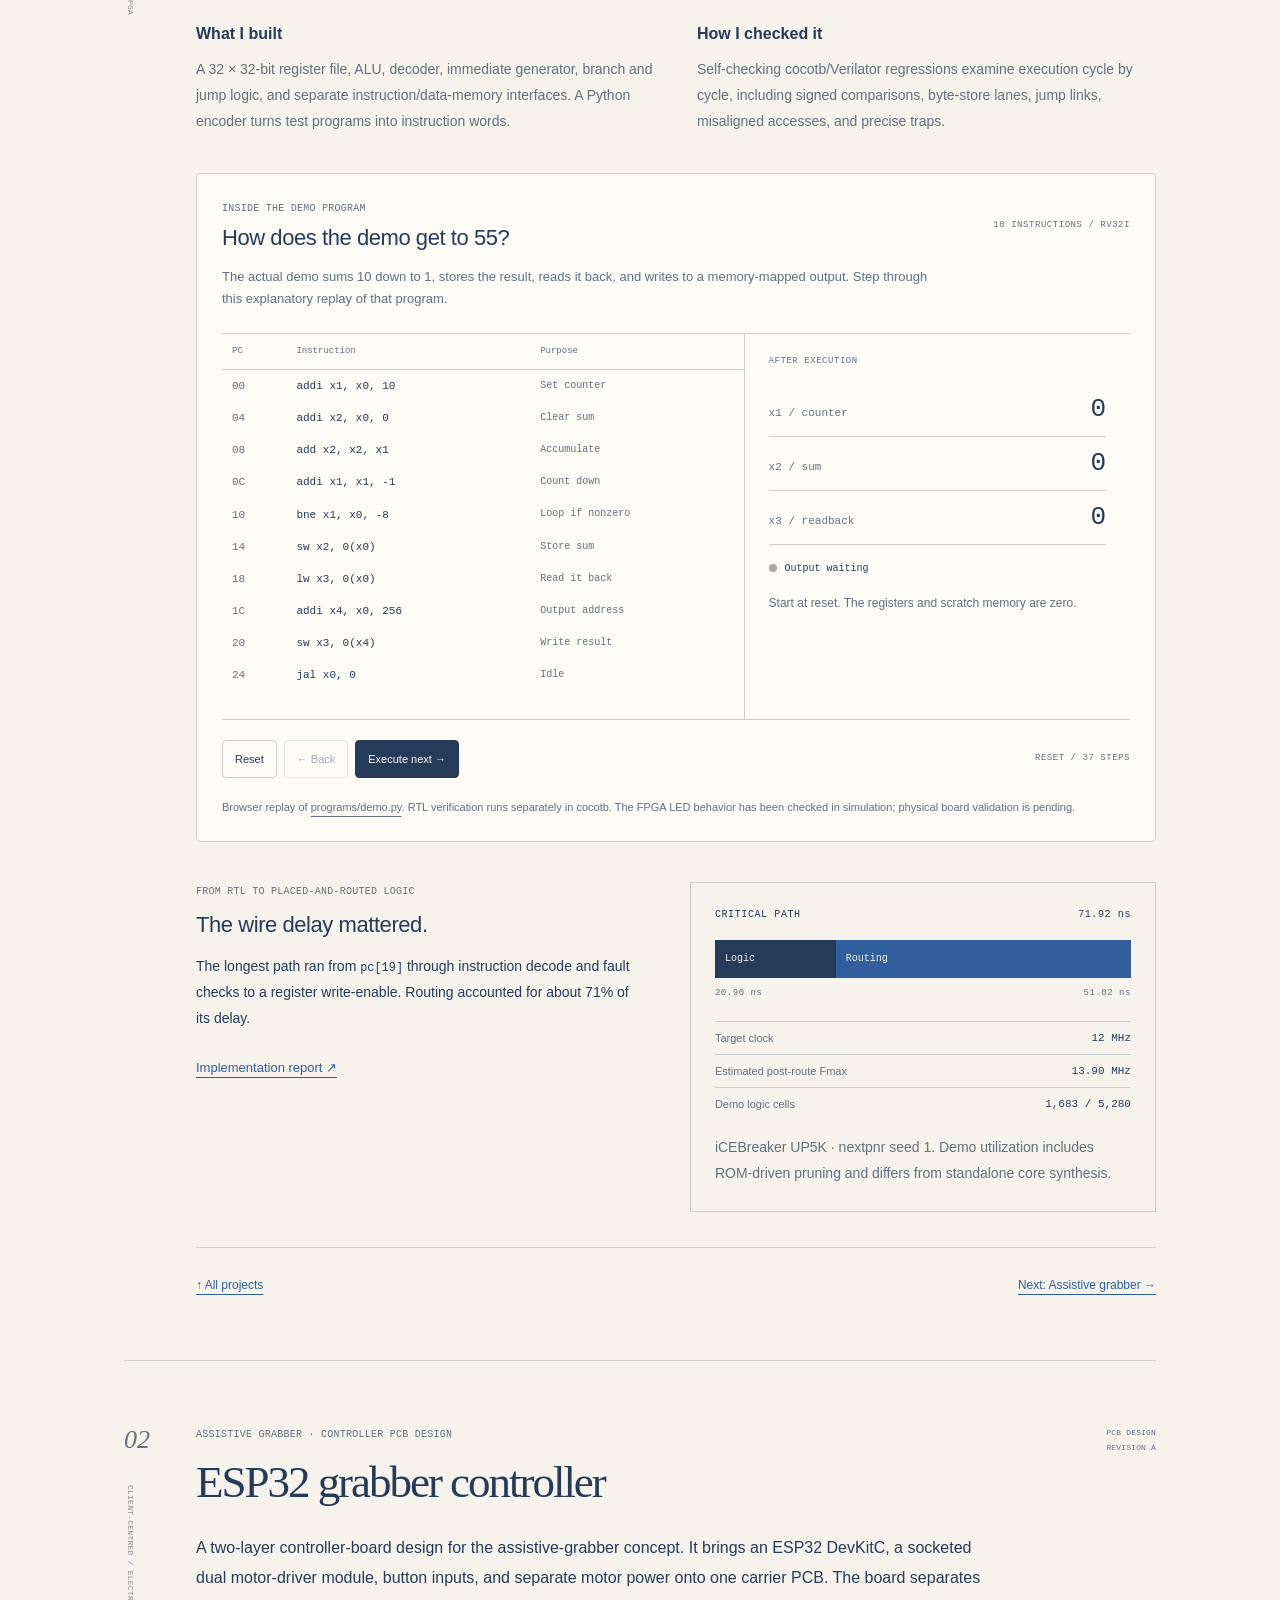
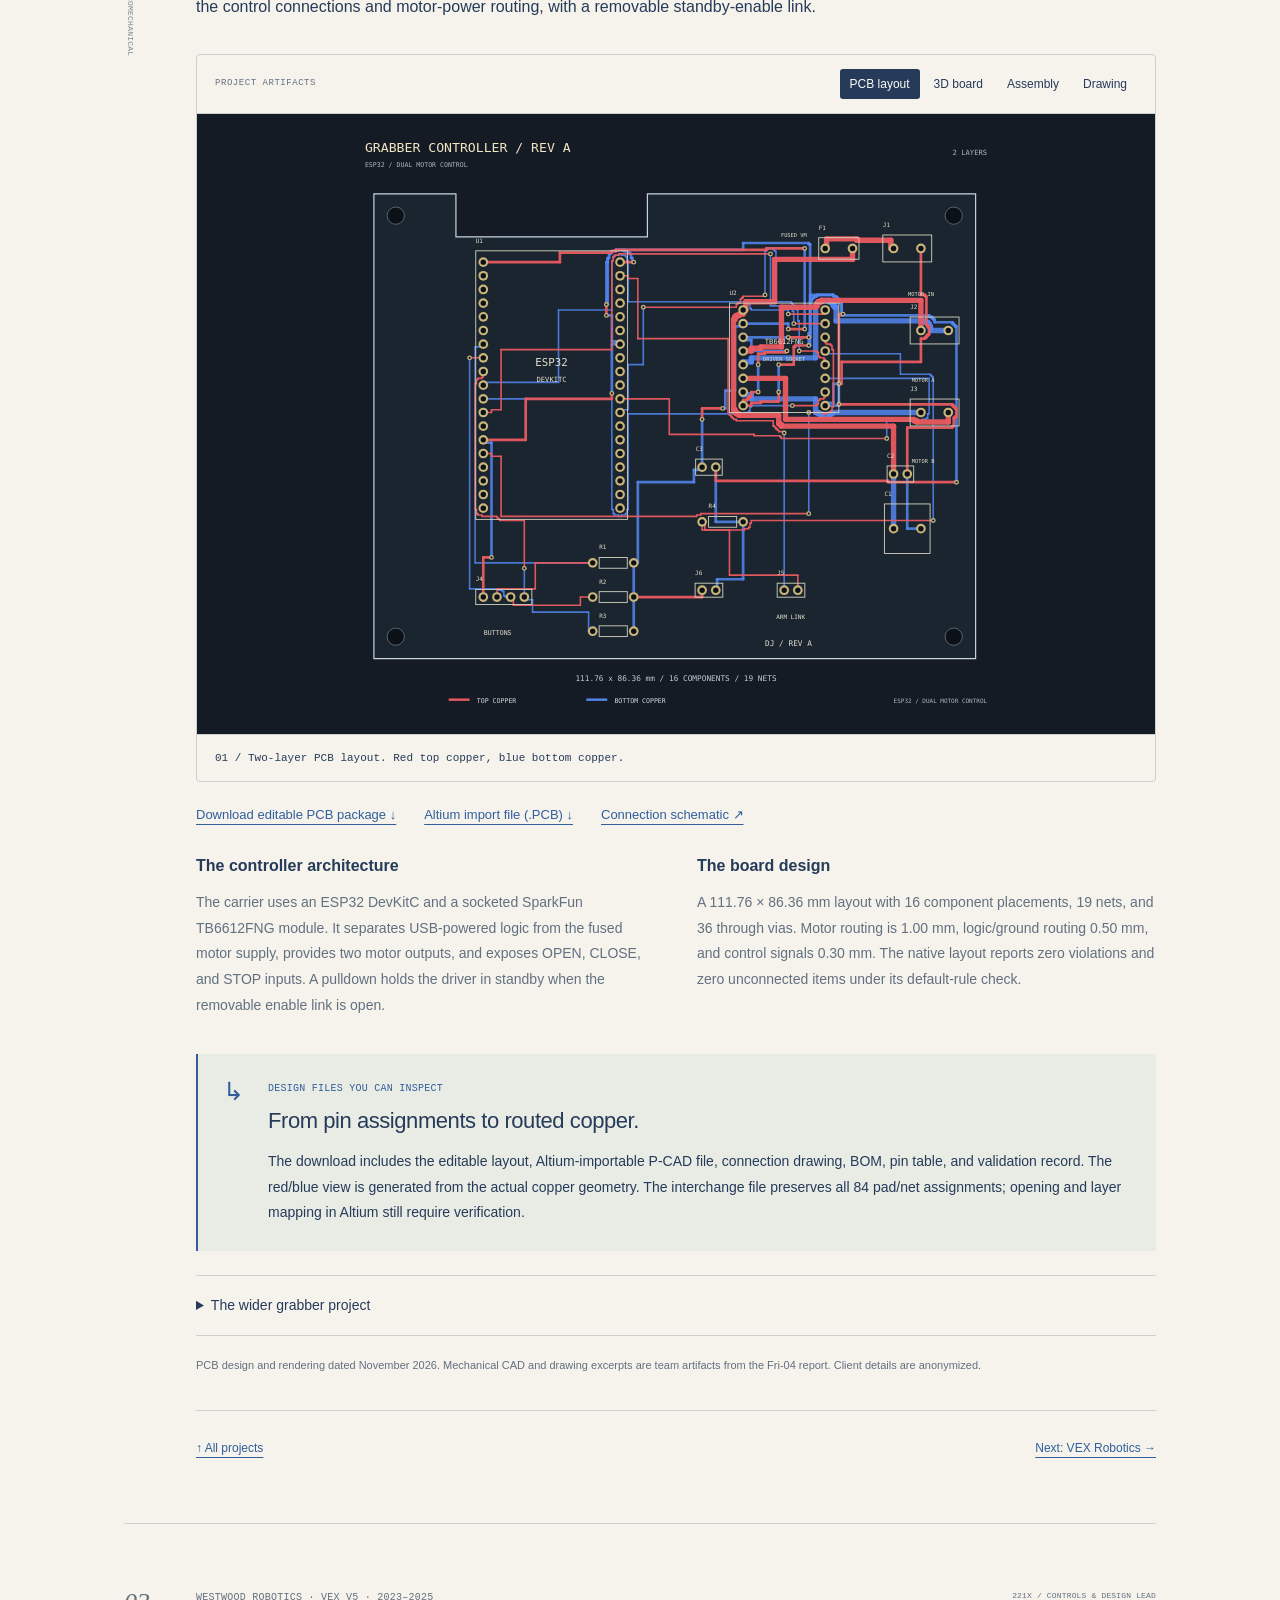
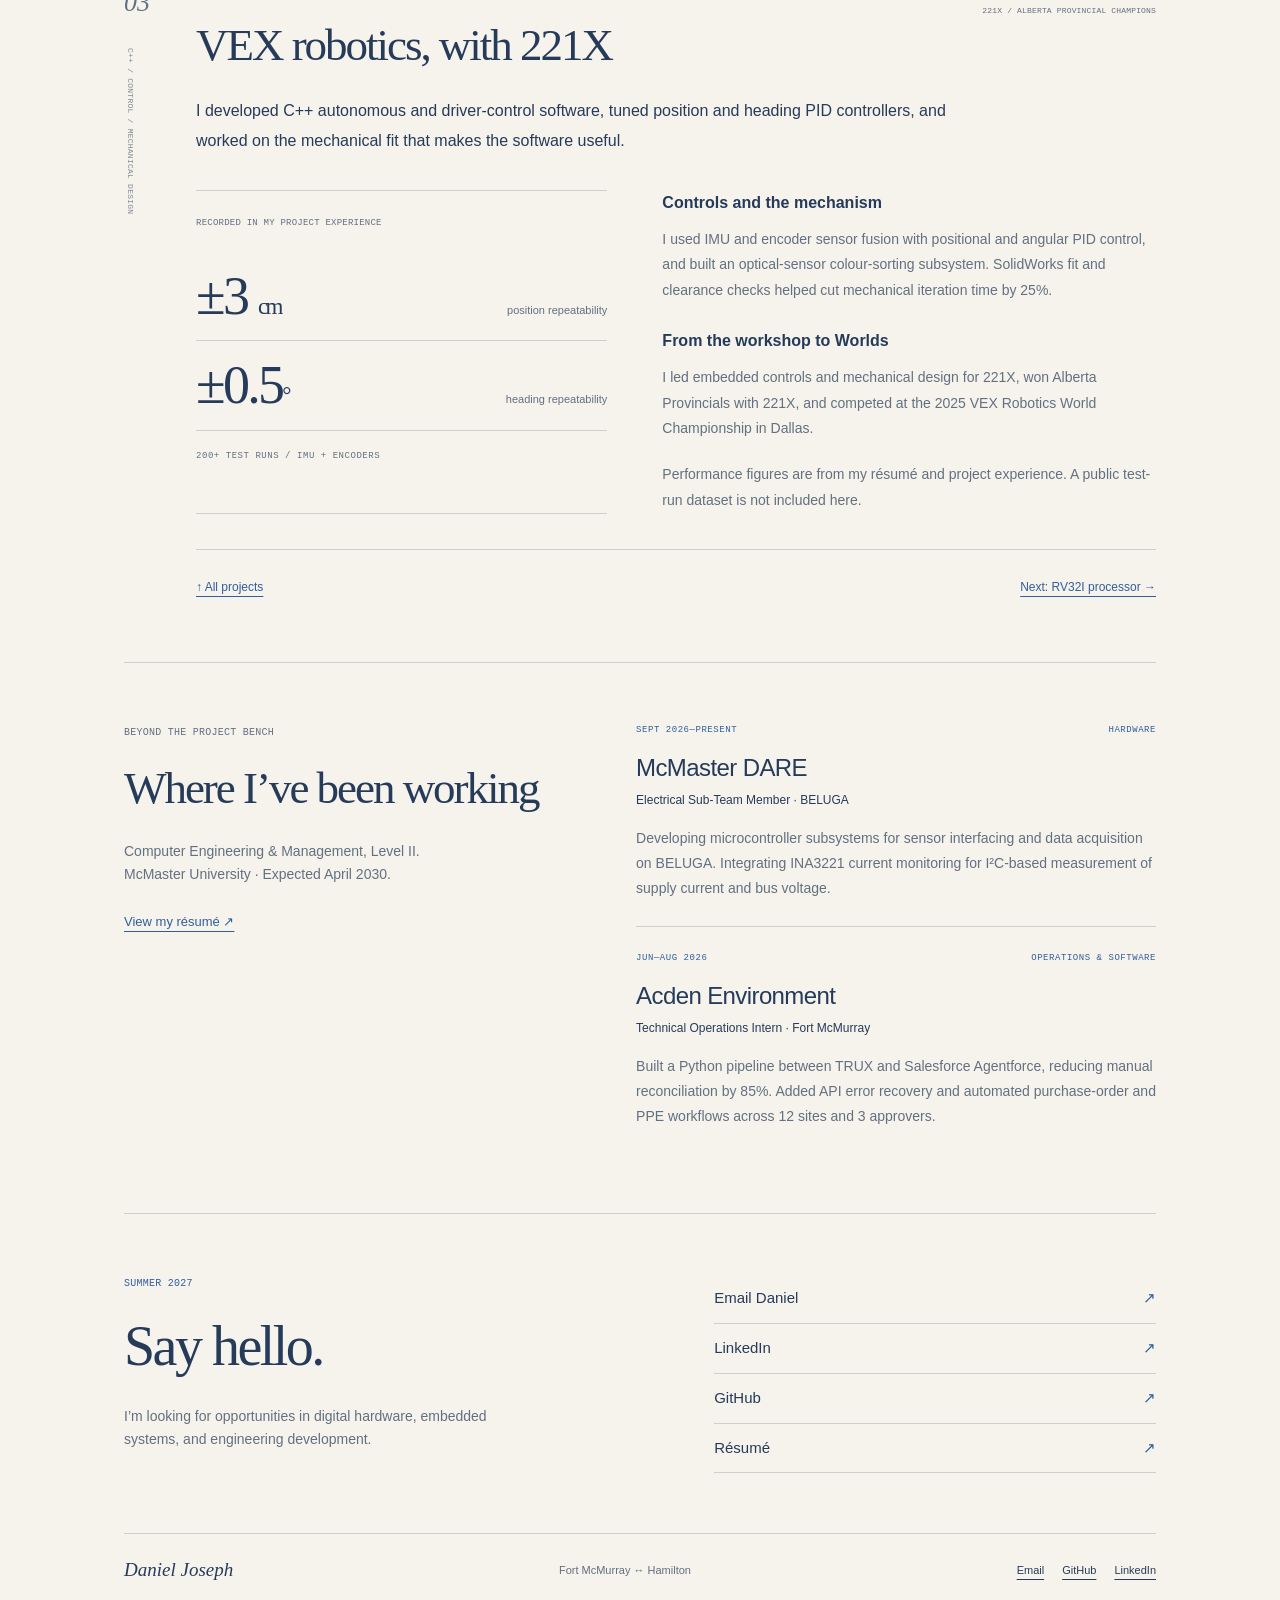
==== commit 13f63ddb: "Remove redundant controller study paragraph from portfolio callout" ====
--- a/index.html
+++ b/index.html
@@ -14,8 +14,8 @@
 <a class="skip" href="#main">Skip to content</a>
 <div class="page">
 <header class="site-header">
-  <a class="wordmark" href="index.html" aria-label="Daniel Joseph, home">dj<span aria-hidden="true">✳</span></a>
-  <nav aria-label="Main navigation"><details class="project-menu"><summary>Projects <svg viewBox="0 0 16 16" aria-hidden="true"><path d="m4 6 4 4 4-4"/></svg></summary><div class="project-dropdown"><p class="dropdown-label">Explore my work</p><a href="index.html#grabber"><span class="nav-project-number">02</span><span><strong>Assistive grabber</strong><small>ESP32 · PCB design · motor control</small></span><span aria-hidden="true">↗</span></a><a href="index.html#cpu"><span class="nav-project-number">01</span><span><strong>RV32I processor</strong><small>SystemVerilog · verification · FPGA</small></span><span aria-hidden="true">↗</span></a><a href="index.html#robotics"><span class="nav-project-number">03</span><span><strong>VEX Robotics · 221X</strong><small>C++ · autonomous control · mechanics</small></span><span aria-hidden="true">↗</span></a><div class="dropdown-bottom"><a href="index.html#work">All projects →</a><a href="index.html#background">Experience →</a></div></div></details><a href="about.html">About</a><a href="resume.html">Résumé</a><a class="nav-contact" href="mailto:danielchacko07@gmail.com">Get in touch ↗</a></nav>
+  <a class="wordmark" href="/" aria-label="Daniel Joseph, home">dj<span aria-hidden="true">✳</span></a>
+  <nav aria-label="Main navigation"><details class="project-menu"><summary>Projects <svg viewBox="0 0 16 16" aria-hidden="true"><path d="m4 6 4 4 4-4"/></svg></summary><div class="project-dropdown"><p class="dropdown-label">Explore my work</p><a href="/#grabber"><span class="nav-project-number">02</span><span><strong>Assistive grabber</strong><small>ESP32 · PCB design · motor control</small></span><span aria-hidden="true">↗</span></a><a href="/#cpu"><span class="nav-project-number">01</span><span><strong>RV32I processor</strong><small>SystemVerilog · verification · FPGA</small></span><span aria-hidden="true">↗</span></a><a href="/#robotics"><span class="nav-project-number">03</span><span><strong>VEX Robotics · 221X</strong><small>C++ · autonomous control · mechanics</small></span><span aria-hidden="true">↗</span></a><div class="dropdown-bottom"><a href="/#work">All projects →</a><a href="/#background">Experience →</a></div></div></details><a href="about.html">About</a><a href="resume.html">Résumé</a><a class="nav-contact" href="mailto:danielchacko07@gmail.com">Get in touch ↗</a></nav>
   <button class="theme-toggle" type="button" aria-label="Switch colour theme"><svg class="theme-sun" viewBox="0 0 24 24" aria-hidden="true"><circle cx="12" cy="12" r="4"/><path d="M12 1v3m0 16v3M1 12h3m16 0h3M4 4l2 2m12 12 2 2M4 20l2-2M18 6l2-2"/></svg><svg class="theme-moon" viewBox="0 0 24 24" aria-hidden="true"><path d="M20 15.2A8.8 8.8 0 0 1 8.8 4 8.8 8.8 0 1 0 20 15.2Z"/></svg><span data-theme-label>Dark</span></button>
 </header>
 <main id="main">
@@ -39,7 +39,7 @@
 <a class="project-card pcb-card" href="#grabber"><div class="card-visual"><span class="card-category">Embedded hardware</span><img src="assets/grabber-pcb-3d.png" width="1400" height="1000" alt="Grabber controller PCB" loading="lazy"/></div><div class="card-copy"><span class="card-kicker">02 / Assistive technology</span><h3>ESP32 grabber <br>controller<span>↗</span></h3><p>A two-layer ESP32 carrier with dual motor control, button inputs, and separate power routing.</p><div class="card-meta"><span>ESP32 · PCB design</span><span>View project →</span></div></div></a>
 <a class="project-card cpu-card" href="#cpu"><div class="card-visual"><span class="card-category">Digital design</span><svg viewBox="0 0 340 190" aria-hidden="true"><g fill="none" stroke="currentColor" stroke-width="1.5"><path d="M23 95h44m65 0h52m61 0h68M100 128v29h175V95"/><rect x="67" y="61" width="65" height="67" rx="3"/><path d="m184 61 61 17v34l-61 17 16-34Z"/><path d="m307 89 6 6-6 6M174 89l10 6-10 6"/></g><g fill="currentColor" font-family="monospace" font-size="12"><text x="89" y="99">REG</text><text x="208" y="99">ALU</text><text x="23" y="178" font-size="10">FETCH → DECODE → EXECUTE</text></g></svg></div><div class="card-copy"><span class="card-kicker">01 / Independent project</span><h3>32-bit RV32I <br>processor<span>↗</span></h3><p>A single-cycle RV32I core with cycle-by-cycle verification and an interactive program walkthrough.</p><div class="card-meta"><span>SystemVerilog · cocotb</span><span>View project →</span></div></div></a>
 <a class="project-card vex-card" href="#robotics"><div class="card-visual"><span class="card-category">Robotics & controls</span><svg viewBox="0 0 340 190" aria-hidden="true"><g fill="none" stroke="currentColor" stroke-width="1"><circle cx="170" cy="104" r="68" opacity=".25"/><circle cx="170" cy="104" r="43" opacity=".45"/><path d="M170 20v30m0 108v25M85 104h30m110 0h30" opacity=".5"/><path d="M170 104V51m0 53 36 28" stroke-width="2"/><circle cx="170" cy="104" r="4" fill="currentColor"/></g><text x="24" y="176" fill="currentColor" font-family="monospace" font-size="11">221X / POSITION + HEADING</text></svg></div><div class="card-copy"><span class="card-kicker">03 / Competition robotics</span><h3>VEX Robotics <br>Team 221X<span>↗</span></h3><p>Autonomous control, sensor fusion, and mechanical design with 221X, through to VEX Worlds.</p><div class="card-meta"><span>C++ · PID · SolidWorks</span><span>View project →</span></div></div></a>
-</div><div class="overview-bottom"><span>Looking for Summer 2027 engineering opportunities.</span><a href="index.html#background">See my experience ↗</a></div></section><article class="case" id="cpu" aria-labelledby="cpu-title">
+</div><div class="overview-bottom"><span>Looking for Summer 2027 engineering opportunities.</span><a href="/#background">See my experience ↗</a></div></section><article class="case" id="cpu" aria-labelledby="cpu-title">
   <div class="case-margin"><span class="case-number">01</span><span class="vertical-note mono">RTL / VERIFICATION / FPGA</span></div>
   <div class="case-body">
     <div class="case-heading"><div><p class="eyebrow">Independent project · 2026</p><h2 id="cpu-title">RV32I CPU</h2></div><a class="underlink" href="https://github.com/danielj34/rv32i-core">Source & testbench ↗</a></div>
@@ -81,7 +81,7 @@
     </div>
     <div class="pcb-downloads"><a class="underlink" href="hardware/grabber-controller-rev-a.zip" download>Download editable PCB package ↓</a><a class="underlink" href="hardware/grabber-controller-rev-a/GrabberController_AltiumImport.PCB" download>Altium import file (.PCB) ↓</a><a class="underlink" href="hardware/grabber-controller-rev-a/Connections.svg">Connection schematic ↗</a></div>
     <div class="two-column prose"><div><h3>The controller architecture</h3><p>The carrier uses an ESP32 DevKitC and a socketed SparkFun TB6612FNG module. It separates USB-powered logic from the fused motor supply, provides two motor outputs, and exposes OPEN, CLOSE, and STOP inputs. A pulldown holds the driver in standby when the removable enable link is open.</p></div><div><h3>The board design</h3><p>A 111.76 × 86.36 mm layout with 16 component placements, 19 nets, and 36 through vias. Motor routing is 1.00 mm, logic/ground routing 0.50 mm, and control signals 0.30 mm. The native layout reports zero violations and zero unconnected items under its default-rule check.</p></div></div>
-    <div class="decision-note"><span class="note-mark" aria-hidden="true">↳</span><div><p class="eyebrow">Design files you can inspect</p><h3>From pin assignments to routed copper.</h3><p>The download includes the editable layout, Altium-importable P-CAD file, connection drawing, BOM, pin table, and validation record. The red/blue view is generated from the actual copper geometry. The interchange file preserves all 84 pad/net assignments; opening and layer mapping in Altium still require verification.</p><p>This is a controller design study. Motor stall-current compatibility, component fit, thermal performance, and powered operation remain unverified.</p></div></div>
+    <div class="decision-note"><span class="note-mark" aria-hidden="true">↳</span><div><p class="eyebrow">Design files you can inspect</p><h3>From pin assignments to routed copper.</h3><p>The download includes the editable layout, Altium-importable P-CAD file, connection drawing, BOM, pin table, and validation record. The red/blue view is generated from the actual copper geometry. The interchange file preserves all 84 pad/net assignments; opening and layer mapping in Altium still require verification.</p></div></div>
     <details class="prototype-history"><summary>The wider grabber project</summary><div class="prose"><p>The original ENGINEER 1P13 team project developed a wheelchair-mounted grabber around limited hand dexterity and reach. My work included concept development, embedded/PCB prototyping, and electromechanical integration. The team iterated three prototypes.</p><p>The completed team prototype used a simpler 2P2T switch circuit after reliability and usability problems with the initial electronics. The PCB is presented here as a design project. CAD views and the engineering drawing show the team’s mechanical design.</p></div></details>
     <p class="footnote">PCB design and rendering dated November 2026. Mechanical CAD and drawing excerpts are team artifacts from the Fri-04 report. Client details are anonymized.</p>
 <div class="case-wayfinding"><a href="#work">↑ All projects</a><a href="#robotics">Next: VEX Robotics →</a></div>
@@ -102,7 +102,7 @@
 </section>
 <section class="contact" id="contact" aria-labelledby="contact-title"><div><p class="eyebrow">Summer 2027</p><h2 id="contact-title">Say hello.</h2><p>I’m looking for opportunities in digital hardware, embedded systems, and engineering development.</p></div><div class="contact-links"><a href="mailto:danielchacko07@gmail.com">Email Daniel <span>↗</span></a><a href="https://www.linkedin.com/in/josepd16">LinkedIn <span>↗</span></a><a href="https://github.com/danielj34">GitHub <span>↗</span></a><a href="resume.html">Résumé <span>↗</span></a></div></section>
 </main>
-<footer><a class="footer-signature" href="index.html">Daniel Joseph</a><span>Fort McMurray ↔ Hamilton</span><div><a href="mailto:danielchacko07@gmail.com">Email</a><a href="https://github.com/danielj34">GitHub</a><a href="https://www.linkedin.com/in/josepd16">LinkedIn</a></div></footer>
+<footer><a class="footer-signature" href="/">Daniel Joseph</a><span>Fort McMurray ↔ Hamilton</span><div><a href="mailto:danielchacko07@gmail.com">Email</a><a href="https://github.com/danielj34">GitHub</a><a href="https://www.linkedin.com/in/josepd16">LinkedIn</a></div></footer>
 </div>
 </body>
 </html>
